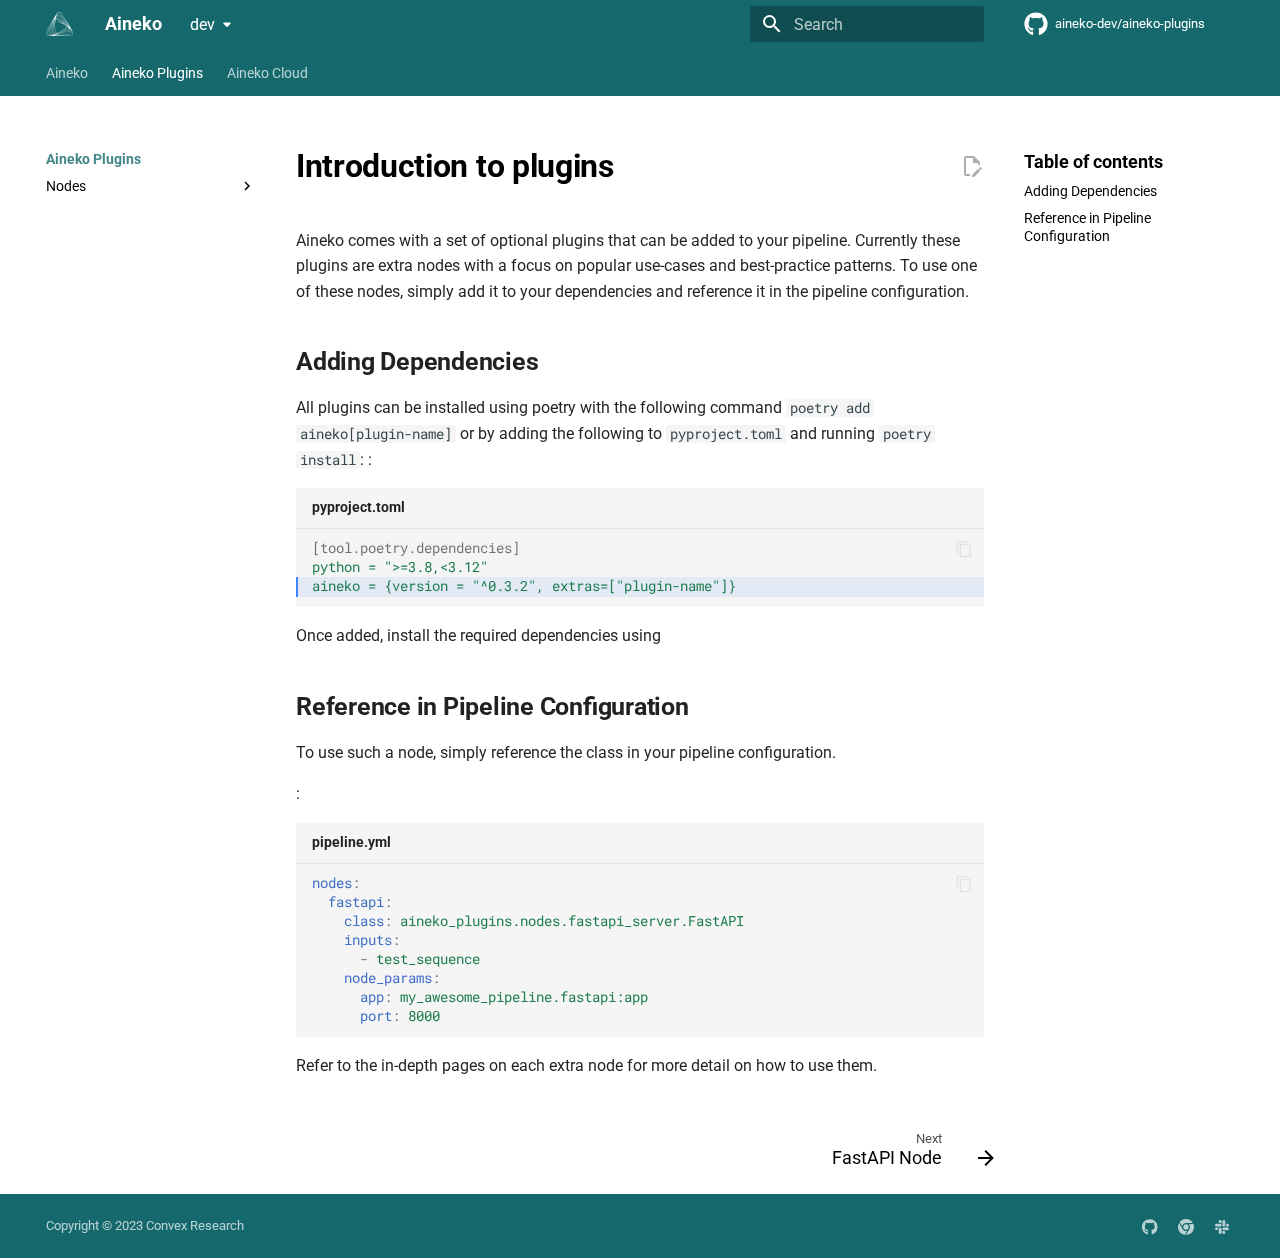
==== dev/index.html @ 893a332f "Deployed b711464 to dev with MkDocs 1.5.3 and mike 2.0.0" ====
<!doctype html>
<html lang="en" class="no-js">
  <head>
    
      <meta charset="utf-8">
      <meta name="viewport" content="width=device-width,initial-scale=1">
      
      
      
        <link rel="canonical" href="https://plugin-docs.aineko.dev/dev/">
      
      
      
        <link rel="next" href="nodes/fastapi-server/">
      
      
        
      
      
      <link rel="icon" href="assets/favicon_green.svg">
      <meta name="generator" content="mkdocs-1.5.3, mkdocs-material-9.5.2+insiders-4.47.1">
    
    
      
        <title>Introduction to plugins - Aineko</title>
      
    
    
      <link rel="stylesheet" href="assets/stylesheets/main.78d85e4f.min.css">
      
        
        <link rel="stylesheet" href="assets/stylesheets/palette.ab4e12ef.min.css">
      
      


    
    
      
    
    
      
        
        
        <link rel="preconnect" href="https://fonts.gstatic.com" crossorigin>
        <link rel="stylesheet" href="https://fonts.googleapis.com/css?family=Roboto:300,300i,400,400i,700,700i%7CRoboto+Mono:400,400i,700,700i&display=fallback">
        <style>:root{--md-text-font:"Roboto";--md-code-font:"Roboto Mono"}</style>
      
    
    
      <link rel="stylesheet" href="assets/_mkdocstrings.css">
    
      <link rel="stylesheet" href="stylesheets/extra.css">
    
    <script>__md_scope=new URL(".",location),__md_hash=e=>[...e].reduce((e,_)=>(e<<5)-e+_.charCodeAt(0),0),__md_get=(e,_=localStorage,t=__md_scope)=>JSON.parse(_.getItem(t.pathname+"."+e)),__md_set=(e,_,t=localStorage,a=__md_scope)=>{try{t.setItem(a.pathname+"."+e,JSON.stringify(_))}catch(e){}}</script>
    
      
  


  
  

<script id="__analytics">function __md_analytics(){function n(){dataLayer.push(arguments)}window.dataLayer=window.dataLayer||[],n("js",new Date),n("config","G-395240980"),document.addEventListener("DOMContentLoaded",function(){document.forms.search&&document.forms.search.query.addEventListener("blur",function(){this.value&&n("event","search",{search_term:this.value})}),document$.subscribe(function(){var a=document.forms.feedback;if(void 0!==a)for(var e of a.querySelectorAll("[type=submit]"))e.addEventListener("click",function(e){e.preventDefault();var t=document.location.pathname,e=this.getAttribute("data-md-value");n("event","feedback",{page:t,data:e}),a.firstElementChild.disabled=!0;e=a.querySelector(".md-feedback__note [data-md-value='"+e+"']");e&&(e.hidden=!1)}),a.hidden=!1}),location$.subscribe(function(e){n("config","G-395240980",{page_path:e.pathname})})});var e=document.createElement("script");e.async=!0,e.src="https://www.googletagmanager.com/gtag/js?id=G-395240980",document.getElementById("__analytics").insertAdjacentElement("afterEnd",e)}</script>
  
    <script>"undefined"!=typeof __md_analytics&&__md_analytics()</script>
  

    
    
   <link href="assets/stylesheets/glightbox.min.css" rel="stylesheet"/><style>
    html.glightbox-open { overflow: initial; height: 100%; }
    .gslide-title { margin-top: 0px; user-select: text; }
    .gslide-desc { color: #666; user-select: text; }
    .gslide-image img { background: white; }
    .gscrollbar-fixer { padding-right: 15px; }
    .gdesc-inner { font-size: 0.75rem; }
    body[data-md-color-scheme="slate"] .gdesc-inner { background: var(--md-default-bg-color);}
    body[data-md-color-scheme="slate"] .gslide-title { color: var(--md-default-fg-color);}
    body[data-md-color-scheme="slate"] .gslide-desc { color: var(--md-default-fg-color);}</style> <script src="assets/javascripts/glightbox.min.js"></script></head>
  
  
    
    
    
    
    
    <body dir="ltr" data-md-color-scheme="aineko" data-md-color-primary="indigo" data-md-color-accent="indigo">
  
    
    <input class="md-toggle" data-md-toggle="drawer" type="checkbox" id="__drawer" autocomplete="off">
    <input class="md-toggle" data-md-toggle="search" type="checkbox" id="__search" autocomplete="off">
    <label class="md-overlay" for="__drawer"></label>
    <div data-md-component="skip">
      
        
        <a href="#introduction-to-plugins" class="md-skip">
          Skip to content
        </a>
      
    </div>
    <div data-md-component="announce">
      
    </div>
    
      <div data-md-color-scheme="default" data-md-component="outdated" hidden>
        
      </div>
    
    
      

<header class="md-header" data-md-component="header">
  <nav class="md-header__inner md-grid" aria-label="Header">
    <a href="." title="Aineko" class="md-header__button md-logo" aria-label="Aineko" data-md-component="logo">
      
  <img src="assets/favicon_white.svg" alt="logo">

    </a>
    <label class="md-header__button md-icon" for="__drawer">
      
      <svg xmlns="http://www.w3.org/2000/svg" viewBox="0 0 24 24"><path d="M3 6h18v2H3V6m0 5h18v2H3v-2m0 5h18v2H3v-2Z"/></svg>
    </label>
    <div class="md-header__title" data-md-component="header-title">
      <div class="md-header__ellipsis">
        <div class="md-header__topic">
          <span class="md-ellipsis">
            Aineko
          </span>
        </div>
        <div class="md-header__topic" data-md-component="header-topic">
          <span class="md-ellipsis">
            
              Introduction to plugins
            
          </span>
        </div>
      </div>
    </div>
    
      
    
    
    
    
      <label class="md-header__button md-icon" for="__search">
        
        <svg xmlns="http://www.w3.org/2000/svg" viewBox="0 0 24 24"><path d="M9.5 3A6.5 6.5 0 0 1 16 9.5c0 1.61-.59 3.09-1.56 4.23l.27.27h.79l5 5-1.5 1.5-5-5v-.79l-.27-.27A6.516 6.516 0 0 1 9.5 16 6.5 6.5 0 0 1 3 9.5 6.5 6.5 0 0 1 9.5 3m0 2C7 5 5 7 5 9.5S7 14 9.5 14 14 12 14 9.5 12 5 9.5 5Z"/></svg>
      </label>
      <div class="md-search" data-md-component="search" role="dialog">
  <label class="md-search__overlay" for="__search"></label>
  <div class="md-search__inner" role="search">
    <form class="md-search__form" name="search">
      <input type="text" class="md-search__input" name="query" aria-label="Search" placeholder="Search" autocapitalize="off" autocorrect="off" autocomplete="off" spellcheck="false" data-md-component="search-query" required>
      <label class="md-search__icon md-icon" for="__search">
        
        <svg xmlns="http://www.w3.org/2000/svg" viewBox="0 0 24 24"><path d="M9.5 3A6.5 6.5 0 0 1 16 9.5c0 1.61-.59 3.09-1.56 4.23l.27.27h.79l5 5-1.5 1.5-5-5v-.79l-.27-.27A6.516 6.516 0 0 1 9.5 16 6.5 6.5 0 0 1 3 9.5 6.5 6.5 0 0 1 9.5 3m0 2C7 5 5 7 5 9.5S7 14 9.5 14 14 12 14 9.5 12 5 9.5 5Z"/></svg>
        
        <svg xmlns="http://www.w3.org/2000/svg" viewBox="0 0 24 24"><path d="M20 11v2H8l5.5 5.5-1.42 1.42L4.16 12l7.92-7.92L13.5 5.5 8 11h12Z"/></svg>
      </label>
      <nav class="md-search__options" aria-label="Search">
        
        <button type="reset" class="md-search__icon md-icon" title="Clear" aria-label="Clear" tabindex="-1">
          
          <svg xmlns="http://www.w3.org/2000/svg" viewBox="0 0 24 24"><path d="M19 6.41 17.59 5 12 10.59 6.41 5 5 6.41 10.59 12 5 17.59 6.41 19 12 13.41 17.59 19 19 17.59 13.41 12 19 6.41Z"/></svg>
        </button>
      </nav>
      
    </form>
    <div class="md-search__output">
      <div class="md-search__scrollwrap" data-md-scrollfix>
        <div class="md-search-result" data-md-component="search-result">
          <div class="md-search-result__meta">
            Initializing search
          </div>
          <ol class="md-search-result__list" role="presentation"></ol>
        </div>
      </div>
    </div>
  </div>
</div>
    
    
      <div class="md-header__source">
        <a href="https://github.com/aineko-dev/aineko-plugins" title="Go to repository" class="md-source" data-md-component="source">
  <div class="md-source__icon md-icon">
    
    <svg xmlns="http://www.w3.org/2000/svg" viewBox="0 0 496 512"><!--! Font Awesome Free 6.5.1 by @fontawesome - https://fontawesome.com License - https://fontawesome.com/license/free (Icons: CC BY 4.0, Fonts: SIL OFL 1.1, Code: MIT License) Copyright 2023 Fonticons, Inc.--><path d="M165.9 397.4c0 2-2.3 3.6-5.2 3.6-3.3.3-5.6-1.3-5.6-3.6 0-2 2.3-3.6 5.2-3.6 3-.3 5.6 1.3 5.6 3.6zm-31.1-4.5c-.7 2 1.3 4.3 4.3 4.9 2.6 1 5.6 0 6.2-2s-1.3-4.3-4.3-5.2c-2.6-.7-5.5.3-6.2 2.3zm44.2-1.7c-2.9.7-4.9 2.6-4.6 4.9.3 2 2.9 3.3 5.9 2.6 2.9-.7 4.9-2.6 4.6-4.6-.3-1.9-3-3.2-5.9-2.9zM244.8 8C106.1 8 0 113.3 0 252c0 110.9 69.8 205.8 169.5 239.2 12.8 2.3 17.3-5.6 17.3-12.1 0-6.2-.3-40.4-.3-61.4 0 0-70 15-84.7-29.8 0 0-11.4-29.1-27.8-36.6 0 0-22.9-15.7 1.6-15.4 0 0 24.9 2 38.6 25.8 21.9 38.6 58.6 27.5 72.9 20.9 2.3-16 8.8-27.1 16-33.7-55.9-6.2-112.3-14.3-112.3-110.5 0-27.5 7.6-41.3 23.6-58.9-2.6-6.5-11.1-33.3 2.6-67.9 20.9-6.5 69 27 69 27 20-5.6 41.5-8.5 62.8-8.5s42.8 2.9 62.8 8.5c0 0 48.1-33.6 69-27 13.7 34.7 5.2 61.4 2.6 67.9 16 17.7 25.8 31.5 25.8 58.9 0 96.5-58.9 104.2-114.8 110.5 9.2 7.9 17 22.9 17 46.4 0 33.7-.3 75.4-.3 83.6 0 6.5 4.6 14.4 17.3 12.1C428.2 457.8 496 362.9 496 252 496 113.3 383.5 8 244.8 8zM97.2 352.9c-1.3 1-1 3.3.7 5.2 1.6 1.6 3.9 2.3 5.2 1 1.3-1 1-3.3-.7-5.2-1.6-1.6-3.9-2.3-5.2-1zm-10.8-8.1c-.7 1.3.3 2.9 2.3 3.9 1.6 1 3.6.7 4.3-.7.7-1.3-.3-2.9-2.3-3.9-2-.6-3.6-.3-4.3.7zm32.4 35.6c-1.6 1.3-1 4.3 1.3 6.2 2.3 2.3 5.2 2.6 6.5 1 1.3-1.3.7-4.3-1.3-6.2-2.2-2.3-5.2-2.6-6.5-1zm-11.4-14.7c-1.6 1-1.6 3.6 0 5.9 1.6 2.3 4.3 3.3 5.6 2.3 1.6-1.3 1.6-3.9 0-6.2-1.4-2.3-4-3.3-5.6-2z"/></svg>
  </div>
  <div class="md-source__repository">
    aineko-dev/aineko-plugins
  </div>
</a>
      </div>
    
  </nav>
  
</header>
    
    <div class="md-container" data-md-component="container">
      
      
        
          
            
<nav class="md-tabs" aria-label="Tabs" data-md-component="tabs">
  <div class="md-grid">
    <ul class="md-tabs__list">
      
        
  
  
  
    <li class="md-tabs__item">
      <a href="https://docs.aineko.dev" class="md-tabs__link">
        
  
    
  
  Aineko

      </a>
    </li>
  

      
        
  
  
    
  
  
    
    
      <li class="md-tabs__item md-tabs__item--active">
        <a href="." class="md-tabs__link">
          
  
    
  
  Aineko Plugins

        </a>
      </li>
    
  

      
        
  
  
  
    <li class="md-tabs__item">
      <a href="https://cloud-docs.aineko.dev" class="md-tabs__link">
        
  
    
  
  Aineko Cloud

      </a>
    </li>
  

      
    </ul>
  </div>
</nav>
          
        
      
      <main class="md-main" data-md-component="main">
        <div class="md-main__inner md-grid">
          
            
              
              <div class="md-sidebar md-sidebar--primary" data-md-component="sidebar" data-md-type="navigation" >
                <div class="md-sidebar__scrollwrap">
                  <div class="md-sidebar__inner">
                    


  


<nav class="md-nav md-nav--primary md-nav--lifted" aria-label="Navigation" data-md-level="0">
  <label class="md-nav__title" for="__drawer">
    <a href="." title="Aineko" class="md-nav__button md-logo" aria-label="Aineko" data-md-component="logo">
      
  <img src="assets/favicon_white.svg" alt="logo">

    </a>
    Aineko
  </label>
  
    <div class="md-nav__source">
      <a href="https://github.com/aineko-dev/aineko-plugins" title="Go to repository" class="md-source" data-md-component="source">
  <div class="md-source__icon md-icon">
    
    <svg xmlns="http://www.w3.org/2000/svg" viewBox="0 0 496 512"><!--! Font Awesome Free 6.5.1 by @fontawesome - https://fontawesome.com License - https://fontawesome.com/license/free (Icons: CC BY 4.0, Fonts: SIL OFL 1.1, Code: MIT License) Copyright 2023 Fonticons, Inc.--><path d="M165.9 397.4c0 2-2.3 3.6-5.2 3.6-3.3.3-5.6-1.3-5.6-3.6 0-2 2.3-3.6 5.2-3.6 3-.3 5.6 1.3 5.6 3.6zm-31.1-4.5c-.7 2 1.3 4.3 4.3 4.9 2.6 1 5.6 0 6.2-2s-1.3-4.3-4.3-5.2c-2.6-.7-5.5.3-6.2 2.3zm44.2-1.7c-2.9.7-4.9 2.6-4.6 4.9.3 2 2.9 3.3 5.9 2.6 2.9-.7 4.9-2.6 4.6-4.6-.3-1.9-3-3.2-5.9-2.9zM244.8 8C106.1 8 0 113.3 0 252c0 110.9 69.8 205.8 169.5 239.2 12.8 2.3 17.3-5.6 17.3-12.1 0-6.2-.3-40.4-.3-61.4 0 0-70 15-84.7-29.8 0 0-11.4-29.1-27.8-36.6 0 0-22.9-15.7 1.6-15.4 0 0 24.9 2 38.6 25.8 21.9 38.6 58.6 27.5 72.9 20.9 2.3-16 8.8-27.1 16-33.7-55.9-6.2-112.3-14.3-112.3-110.5 0-27.5 7.6-41.3 23.6-58.9-2.6-6.5-11.1-33.3 2.6-67.9 20.9-6.5 69 27 69 27 20-5.6 41.5-8.5 62.8-8.5s42.8 2.9 62.8 8.5c0 0 48.1-33.6 69-27 13.7 34.7 5.2 61.4 2.6 67.9 16 17.7 25.8 31.5 25.8 58.9 0 96.5-58.9 104.2-114.8 110.5 9.2 7.9 17 22.9 17 46.4 0 33.7-.3 75.4-.3 83.6 0 6.5 4.6 14.4 17.3 12.1C428.2 457.8 496 362.9 496 252 496 113.3 383.5 8 244.8 8zM97.2 352.9c-1.3 1-1 3.3.7 5.2 1.6 1.6 3.9 2.3 5.2 1 1.3-1 1-3.3-.7-5.2-1.6-1.6-3.9-2.3-5.2-1zm-10.8-8.1c-.7 1.3.3 2.9 2.3 3.9 1.6 1 3.6.7 4.3-.7.7-1.3-.3-2.9-2.3-3.9-2-.6-3.6-.3-4.3.7zm32.4 35.6c-1.6 1.3-1 4.3 1.3 6.2 2.3 2.3 5.2 2.6 6.5 1 1.3-1.3.7-4.3-1.3-6.2-2.2-2.3-5.2-2.6-6.5-1zm-11.4-14.7c-1.6 1-1.6 3.6 0 5.9 1.6 2.3 4.3 3.3 5.6 2.3 1.6-1.3 1.6-3.9 0-6.2-1.4-2.3-4-3.3-5.6-2z"/></svg>
  </div>
  <div class="md-source__repository">
    aineko-dev/aineko-plugins
  </div>
</a>
    </div>
  
  <ul class="md-nav__list" data-md-scrollfix>
    
      
      
  
  
  
  
    <li class="md-nav__item">
      <a href="https://docs.aineko.dev" class="md-nav__link">
        
  
  <span class="md-ellipsis">
    
  
    Aineko
  

    
  </span>
  
  

      </a>
    </li>
  

    
      
      
  
  
    
  
  
  
    
    
      
        
          
        
      
        
      
    
    
    
    
      
      
    
    <li class="md-nav__item md-nav__item--active md-nav__item--section md-nav__item--nested">
      
        
        
        
        <input class="md-nav__toggle md-toggle " type="checkbox" id="__nav_2" checked>
        
          
          
          <div class="md-nav__link md-nav__container">
            <a href="." class="md-nav__link md-nav__link--active">
              
  
  <span class="md-ellipsis">
    
  
    Aineko Plugins
  

    
  </span>
  
  

            </a>
            
              
              <label class="md-nav__link md-nav__link--active" for="__nav_2" id="__nav_2_label" tabindex="">
                <span class="md-nav__icon md-icon"></span>
              </label>
            
          </div>
        
        <nav class="md-nav" data-md-level="1" aria-labelledby="__nav_2_label" aria-expanded="true">
          <label class="md-nav__title" for="__nav_2">
            <span class="md-nav__icon md-icon"></span>
            
  
    Aineko Plugins
  

          </label>
          <ul class="md-nav__list" data-md-scrollfix>
            
              
            
              
                
  
  
  
  
    
    
      
        
      
        
      
        
      
    
    
    
    
    <li class="md-nav__item md-nav__item--nested">
      
        
        
        
        <input class="md-nav__toggle md-toggle " type="checkbox" id="__nav_2_2" >
        
          
          <label class="md-nav__link" for="__nav_2_2" id="__nav_2_2_label" tabindex="0">
            
  
  <span class="md-ellipsis">
    
  
    Nodes
  

    
  </span>
  
  

            <span class="md-nav__icon md-icon"></span>
          </label>
        
        <nav class="md-nav" data-md-level="2" aria-labelledby="__nav_2_2_label" aria-expanded="false">
          <label class="md-nav__title" for="__nav_2_2">
            <span class="md-nav__icon md-icon"></span>
            
  
    Nodes
  

          </label>
          <ul class="md-nav__list" data-md-scrollfix>
            
              
                
  
  
  
  
    <li class="md-nav__item">
      <a href="nodes/fastapi-server/" class="md-nav__link">
        
  
  <span class="md-ellipsis">
    
  
    FastAPI Node
  

    
  </span>
  
  

      </a>
    </li>
  

              
            
              
                
  
  
  
  
    <li class="md-nav__item">
      <a href="nodes/websocket-client/" class="md-nav__link">
        
  
  <span class="md-ellipsis">
    
  
    WebSocketClient Node
  

    
  </span>
  
  

      </a>
    </li>
  

              
            
              
                
  
  
  
  
    <li class="md-nav__item">
      <a href="nodes/http-poller/" class="md-nav__link">
        
  
  <span class="md-ellipsis">
    
  
    HTTPPoller Node
  

    
  </span>
  
  

      </a>
    </li>
  

              
            
          </ul>
        </nav>
      
    </li>
  

              
            
          </ul>
        </nav>
      
    </li>
  

    
      
      
  
  
  
  
    <li class="md-nav__item">
      <a href="https://cloud-docs.aineko.dev" class="md-nav__link">
        
  
  <span class="md-ellipsis">
    
  
    Aineko Cloud
  

    
  </span>
  
  

      </a>
    </li>
  

    
  </ul>
</nav>
                  </div>
                </div>
              </div>
            
            
              
              <div class="md-sidebar md-sidebar--secondary" data-md-component="sidebar" data-md-type="toc" >
                <div class="md-sidebar__scrollwrap">
                  <div class="md-sidebar__inner">
                    

<nav class="md-nav md-nav--secondary" aria-label="Table of contents">
  
  
  
    
  
  
    <label class="md-nav__title" for="__toc">
      <span class="md-nav__icon md-icon"></span>
      Table of contents
    </label>
    <ul class="md-nav__list" data-md-component="toc" data-md-scrollfix>
      
        <li class="md-nav__item">
  <a href="#adding-dependencies" class="md-nav__link">
    <span class="md-ellipsis">
      
        Adding Dependencies
      
    </span>
  </a>
  
</li>
      
        <li class="md-nav__item">
  <a href="#reference-in-pipeline-configuration" class="md-nav__link">
    <span class="md-ellipsis">
      
        Reference in Pipeline Configuration
      
    </span>
  </a>
  
</li>
      
    </ul>
  
</nav>
                  </div>
                </div>
              </div>
            
          
          
            <div class="md-content" data-md-component="content">
              
                




              
              <article class="md-content__inner md-typeset">
                
                  

  
    <a href="https://github.com/aineko-dev/aineko-plugins/edit/develop/docs/index.md" title="Edit this page" class="md-content__button md-icon">
      
      <svg xmlns="http://www.w3.org/2000/svg" viewBox="0 0 24 24"><path d="M10 20H6V4h7v5h5v3.1l2-2V8l-6-6H6c-1.1 0-2 .9-2 2v16c0 1.1.9 2 2 2h4v-2m10.2-7c.1 0 .3.1.4.2l1.3 1.3c.2.2.2.6 0 .8l-1 1-2.1-2.1 1-1c.1-.1.2-.2.4-.2m0 3.9L14.1 23H12v-2.1l6.1-6.1 2.1 2.1Z"/></svg>
    </a>
  
  


<h1 id="introduction-to-plugins">Introduction to plugins</h1>
<p>Aineko comes with a set of optional plugins that can be added to your pipeline. Currently these plugins are extra nodes with a focus on popular use-cases and best-practice patterns.
To use one of these nodes, simply add it to your dependencies and reference it in the pipeline configuration.</p>
<h2 id="adding-dependencies">Adding Dependencies</h2>
<p>All plugins can be installed using poetry with the following command <code>poetry add aineko[plugin-name]</code> or by adding the following to <code>pyproject.toml</code> and running <code>poetry install</code>:
:
    <div class="highlight"><span class="filename">pyproject.toml</span><pre><span></span><code><span class="p p-Indicator">[</span><span class="nv">tool.poetry.dependencies</span><span class="p p-Indicator">]</span>
<span class="l l-Scalar l-Scalar-Plain">python = &quot;&gt;=3.8,&lt;3.12&quot;</span>
<span class="hll"><span class="l l-Scalar l-Scalar-Plain">aineko = {version = &quot;^0.3.2&quot;, extras=[&quot;plugin-name&quot;]}</span>
</span></code></pre></div></p>
<p>Once added, install the required dependencies using</p>
<h2 id="reference-in-pipeline-configuration">Reference in Pipeline Configuration</h2>
<p>To use such a node, simply reference the class in your pipeline configuration.</p>
<p>:
    <div class="highlight"><span class="filename">pipeline.yml</span><pre><span></span><code><span class="nt">nodes</span><span class="p">:</span>
<span class="w">  </span><span class="nt">fastapi</span><span class="p">:</span>
<span class="w">    </span><span class="nt">class</span><span class="p">:</span><span class="w"> </span><span class="l l-Scalar l-Scalar-Plain">aineko_plugins.nodes.fastapi_server.FastAPI</span>
<span class="w">    </span><span class="nt">inputs</span><span class="p">:</span>
<span class="w">      </span><span class="p p-Indicator">-</span><span class="w"> </span><span class="l l-Scalar l-Scalar-Plain">test_sequence</span>
<span class="w">    </span><span class="nt">node_params</span><span class="p">:</span>
<span class="w">      </span><span class="nt">app</span><span class="p">:</span><span class="w"> </span><span class="l l-Scalar l-Scalar-Plain">my_awesome_pipeline.fastapi:app</span>
<span class="w">      </span><span class="nt">port</span><span class="p">:</span><span class="w"> </span><span class="l l-Scalar l-Scalar-Plain">8000</span>
</code></pre></div></p>
<p>Refer to the in-depth pages on each extra node for more detail on how to use them.</p>









  




                
              </article>
            </div>
          
          
<script>var target=document.getElementById(location.hash.slice(1));target&&target.name&&(target.checked=target.name.startsWith("__tabbed_"))</script>
        </div>
        
          <button type="button" class="md-top md-icon" data-md-component="top" hidden>
  
  <svg xmlns="http://www.w3.org/2000/svg" viewBox="0 0 24 24"><path d="M13 20h-2V8l-5.5 5.5-1.42-1.42L12 4.16l7.92 7.92-1.42 1.42L13 8v12Z"/></svg>
  Back to top
</button>
        
      </main>
      
        <footer class="md-footer">
  
    
      
      <nav class="md-footer__inner md-grid" aria-label="Footer" >
        
        
          
          <a href="nodes/fastapi-server/" class="md-footer__link md-footer__link--next" aria-label="Next: FastAPI Node">
            <div class="md-footer__title">
              <span class="md-footer__direction">
                Next
              </span>
              <div class="md-ellipsis">
                FastAPI Node
              </div>
            </div>
            <div class="md-footer__button md-icon">
              
              <svg xmlns="http://www.w3.org/2000/svg" viewBox="0 0 24 24"><path d="M4 11v2h12l-5.5 5.5 1.42 1.42L19.84 12l-7.92-7.92L10.5 5.5 16 11H4Z"/></svg>
            </div>
          </a>
        
      </nav>
    
  
  <div class="md-footer-meta md-typeset">
    <div class="md-footer-meta__inner md-grid">
      <div class="md-copyright">
  
    <div class="md-copyright__highlight">
      Copyright &copy; 2023 Convex Research
    </div>
  
  
</div>
      
        <div class="md-social">
  
    
    
    
    
      
      
    
    <a href="https://github.com/aineko-dev/aineko-plugins" target="_blank" rel="noopener" title="github.com" class="md-social__link">
      <svg xmlns="http://www.w3.org/2000/svg" viewBox="0 0 496 512"><!--! Font Awesome Free 6.5.1 by @fontawesome - https://fontawesome.com License - https://fontawesome.com/license/free (Icons: CC BY 4.0, Fonts: SIL OFL 1.1, Code: MIT License) Copyright 2023 Fonticons, Inc.--><path d="M165.9 397.4c0 2-2.3 3.6-5.2 3.6-3.3.3-5.6-1.3-5.6-3.6 0-2 2.3-3.6 5.2-3.6 3-.3 5.6 1.3 5.6 3.6zm-31.1-4.5c-.7 2 1.3 4.3 4.3 4.9 2.6 1 5.6 0 6.2-2s-1.3-4.3-4.3-5.2c-2.6-.7-5.5.3-6.2 2.3zm44.2-1.7c-2.9.7-4.9 2.6-4.6 4.9.3 2 2.9 3.3 5.9 2.6 2.9-.7 4.9-2.6 4.6-4.6-.3-1.9-3-3.2-5.9-2.9zM244.8 8C106.1 8 0 113.3 0 252c0 110.9 69.8 205.8 169.5 239.2 12.8 2.3 17.3-5.6 17.3-12.1 0-6.2-.3-40.4-.3-61.4 0 0-70 15-84.7-29.8 0 0-11.4-29.1-27.8-36.6 0 0-22.9-15.7 1.6-15.4 0 0 24.9 2 38.6 25.8 21.9 38.6 58.6 27.5 72.9 20.9 2.3-16 8.8-27.1 16-33.7-55.9-6.2-112.3-14.3-112.3-110.5 0-27.5 7.6-41.3 23.6-58.9-2.6-6.5-11.1-33.3 2.6-67.9 20.9-6.5 69 27 69 27 20-5.6 41.5-8.5 62.8-8.5s42.8 2.9 62.8 8.5c0 0 48.1-33.6 69-27 13.7 34.7 5.2 61.4 2.6 67.9 16 17.7 25.8 31.5 25.8 58.9 0 96.5-58.9 104.2-114.8 110.5 9.2 7.9 17 22.9 17 46.4 0 33.7-.3 75.4-.3 83.6 0 6.5 4.6 14.4 17.3 12.1C428.2 457.8 496 362.9 496 252 496 113.3 383.5 8 244.8 8zM97.2 352.9c-1.3 1-1 3.3.7 5.2 1.6 1.6 3.9 2.3 5.2 1 1.3-1 1-3.3-.7-5.2-1.6-1.6-3.9-2.3-5.2-1zm-10.8-8.1c-.7 1.3.3 2.9 2.3 3.9 1.6 1 3.6.7 4.3-.7.7-1.3-.3-2.9-2.3-3.9-2-.6-3.6-.3-4.3.7zm32.4 35.6c-1.6 1.3-1 4.3 1.3 6.2 2.3 2.3 5.2 2.6 6.5 1 1.3-1.3.7-4.3-1.3-6.2-2.2-2.3-5.2-2.6-6.5-1zm-11.4-14.7c-1.6 1-1.6 3.6 0 5.9 1.6 2.3 4.3 3.3 5.6 2.3 1.6-1.3 1.6-3.9 0-6.2-1.4-2.3-4-3.3-5.6-2z"/></svg>
    </a>
  
    
    
    
    
      
      
    
    <a href="https://aineko.dev" target="_blank" rel="noopener" title="aineko.dev" class="md-social__link">
      <svg xmlns="http://www.w3.org/2000/svg" viewBox="0 0 512 512"><!--! Font Awesome Free 6.5.1 by @fontawesome - https://fontawesome.com License - https://fontawesome.com/license/free (Icons: CC BY 4.0, Fonts: SIL OFL 1.1, Code: MIT License) Copyright 2023 Fonticons, Inc.--><path d="M0 256c0-46.6 12.47-90.4 34.27-128.9L144.1 318.3C166 357.5 207.9 384 256 384c14.3 0 27.1-2.3 40.8-6.6l-76.3 132.2C95.9 492.3 0 385.3 0 256zm365.1 65.6c12.3-19.2 18.9-42.5 18.9-65.6 0-38.2-16.8-72.5-43.3-96h152.7c12 29.6 18.6 62.1 18.6 96 0 141.4-114.6 255.1-256 256l109.1-190.4zM477.8 128H256c-62.9 0-113.7 44.1-125.5 102.7L54.19 98.47C101 38.53 174 0 256 0c94.8 0 177.5 51.48 221.8 128zM168 256c0-48.6 39.4-88 88-88s88 39.4 88 88-39.4 88-88 88-88-39.4-88-88z"/></svg>
    </a>
  
    
    
    
    
      
      
    
    <a href="https://aineko-dev.slack.com" target="_blank" rel="noopener" title="aineko-dev.slack.com" class="md-social__link">
      <svg xmlns="http://www.w3.org/2000/svg" viewBox="0 0 448 512"><!--! Font Awesome Free 6.5.1 by @fontawesome - https://fontawesome.com License - https://fontawesome.com/license/free (Icons: CC BY 4.0, Fonts: SIL OFL 1.1, Code: MIT License) Copyright 2023 Fonticons, Inc.--><path d="M94.12 315.1c0 25.9-21.16 47.06-47.06 47.06S0 341 0 315.1c0-25.9 21.16-47.06 47.06-47.06h47.06v47.06zm23.72 0c0-25.9 21.16-47.06 47.06-47.06s47.06 21.16 47.06 47.06v117.84c0 25.9-21.16 47.06-47.06 47.06s-47.06-21.16-47.06-47.06V315.1zm47.06-188.98c-25.9 0-47.06-21.16-47.06-47.06S139 32 164.9 32s47.06 21.16 47.06 47.06v47.06H164.9zm0 23.72c25.9 0 47.06 21.16 47.06 47.06s-21.16 47.06-47.06 47.06H47.06C21.16 243.96 0 222.8 0 196.9s21.16-47.06 47.06-47.06H164.9zm188.98 47.06c0-25.9 21.16-47.06 47.06-47.06 25.9 0 47.06 21.16 47.06 47.06s-21.16 47.06-47.06 47.06h-47.06V196.9zm-23.72 0c0 25.9-21.16 47.06-47.06 47.06-25.9 0-47.06-21.16-47.06-47.06V79.06c0-25.9 21.16-47.06 47.06-47.06 25.9 0 47.06 21.16 47.06 47.06V196.9zM283.1 385.88c25.9 0 47.06 21.16 47.06 47.06 0 25.9-21.16 47.06-47.06 47.06-25.9 0-47.06-21.16-47.06-47.06v-47.06h47.06zm0-23.72c-25.9 0-47.06-21.16-47.06-47.06 0-25.9 21.16-47.06 47.06-47.06h117.84c25.9 0 47.06 21.16 47.06 47.06 0 25.9-21.16 47.06-47.06 47.06H283.1z"/></svg>
    </a>
  
</div>
      
    </div>
  </div>
</footer>
      
    </div>
    <div class="md-dialog" data-md-component="dialog">
      <div class="md-dialog__inner md-typeset"></div>
    </div>
    
    
    <script id="__config" type="application/json">{"base": ".", "features": ["content.action.edit", "content.code.copy", "navigation.tabs", "navigation.path", "navigation.footer", "navigation.indexes", "navigation.tracking", "navigation.top", "toc.follow", "content.code.annotate"], "search": "assets/javascripts/workers/search.1e90e0fb.min.js", "translations": {"clipboard.copied": "Copied to clipboard", "clipboard.copy": "Copy to clipboard", "search.result.more.one": "1 more on this page", "search.result.more.other": "# more on this page", "search.result.none": "No matching documents", "search.result.one": "1 matching document", "search.result.other": "# matching documents", "search.result.placeholder": "Type to start searching", "search.result.term.missing": "Missing", "select.version": "Select version"}, "version": {"provider": "mike"}}</script>
    
    
      <script src="assets/javascripts/bundle.8e8db93a.min.js"></script>
      
    
  <script>document$.subscribe(() => {const lightbox = GLightbox({"touchNavigation": true, "loop": false, "zoomable": true, "draggable": true, "openEffect": "zoom", "closeEffect": "zoom", "slideEffect": "slide"});})</script></body>
</html>
---- dev/assets/stylesheets/main.78d85e4f.min.css ----
@charset "UTF-8";html{-webkit-text-size-adjust:none;-moz-text-size-adjust:none;text-size-adjust:none;box-sizing:border-box}*,:after,:before{box-sizing:inherit}@media (prefers-reduced-motion){*,:after,:before{transition:none!important}}body{margin:0}a,button,input,label{-webkit-tap-highlight-color:transparent}a{color:inherit;text-decoration:none}hr{border:0;box-sizing:initial;display:block;height:.05rem;overflow:visible;padding:0}small{font-size:80%}sub,sup{line-height:1em}img{border-style:none}table{border-collapse:initial;border-spacing:0}td,th{font-weight:400;vertical-align:top}button{background:#0000;border:0;font-family:inherit;font-size:inherit;margin:0;padding:0}input{border:0;outline:none}:root{--md-primary-fg-color:#4051b5;--md-primary-fg-color--light:#5d6cc0;--md-primary-fg-color--dark:#303fa1;--md-primary-bg-color:#fff;--md-primary-bg-color--light:#ffffffb3;--md-accent-fg-color:#526cfe;--md-accent-fg-color--transparent:#526cfe1a;--md-accent-bg-color:#fff;--md-accent-bg-color--light:#ffffffb3}[data-md-color-scheme=default]{color-scheme:light}[data-md-color-scheme=default] img[src$="#gh-dark-mode-only"],[data-md-color-scheme=default] img[src$="#only-dark"]{display:none}:root,[data-md-color-scheme=default]{--md-hue:225deg;--md-default-fg-color:#000000de;--md-default-fg-color--light:#0000008a;--md-default-fg-color--lighter:#00000052;--md-default-fg-color--lightest:#00000012;--md-default-bg-color:#fff;--md-default-bg-color--light:#ffffffb3;--md-default-bg-color--lighter:#ffffff4d;--md-default-bg-color--lightest:#ffffff1f;--md-code-fg-color:#36464e;--md-code-bg-color:#f5f5f5;--md-code-bg-color--light:#f5f5f5b3;--md-code-bg-color--lighter:#f5f5f54d;--md-code-hl-color:#4287ff;--md-code-hl-color--light:#4287ff1a;--md-code-hl-number-color:#d52a2a;--md-code-hl-special-color:#db1457;--md-code-hl-function-color:#a846b9;--md-code-hl-constant-color:#6e59d9;--md-code-hl-keyword-color:#3f6ec6;--md-code-hl-string-color:#1c7d4d;--md-code-hl-name-color:var(--md-code-fg-color);--md-code-hl-operator-color:var(--md-default-fg-color--light);--md-code-hl-punctuation-color:var(--md-default-fg-color--light);--md-code-hl-comment-color:var(--md-default-fg-color--light);--md-code-hl-generic-color:var(--md-default-fg-color--light);--md-code-hl-variable-color:var(--md-default-fg-color--light);--md-typeset-color:var(--md-default-fg-color);--md-typeset-a-color:var(--md-primary-fg-color);--md-typeset-del-color:#f5503d26;--md-typeset-ins-color:#0bd57026;--md-typeset-kbd-color:#fafafa;--md-typeset-kbd-accent-color:#fff;--md-typeset-kbd-border-color:#b8b8b8;--md-typeset-mark-color:#ffff0080;--md-typeset-table-color:#0000001f;--md-typeset-table-color--light:rgba(0,0,0,.035);--md-admonition-fg-color:var(--md-default-fg-color);--md-admonition-bg-color:var(--md-default-bg-color);--md-warning-fg-color:#000000de;--md-warning-bg-color:#ff9;--md-footer-fg-color:#fff;--md-footer-fg-color--light:#ffffffb3;--md-footer-fg-color--lighter:#ffffff73;--md-footer-bg-color:#000000de;--md-footer-bg-color--dark:#00000052;--md-shadow-z1:0 0.2rem 0.5rem #0000000d,0 0 0.05rem #0000001a;--md-shadow-z2:0 0.2rem 0.5rem #0000001a,0 0 0.05rem #00000040;--md-shadow-z3:0 0.2rem 0.5rem #0003,0 0 0.05rem #00000059}.md-icon svg{fill:currentcolor;display:block;height:1.2rem;width:1.2rem}body{-webkit-font-smoothing:antialiased;-moz-osx-font-smoothing:grayscale;--md-text-font-family:var(--md-text-font,_),-apple-system,BlinkMacSystemFont,Helvetica,Arial,sans-serif;--md-code-font-family:var(--md-code-font,_),SFMono-Regular,Consolas,Menlo,monospace}aside,body,input{font-feature-settings:"kern","liga";color:var(--md-typeset-color);font-family:var(--md-text-font-family)}code,kbd,pre{font-feature-settings:"kern";font-family:var(--md-code-font-family)}:root{--md-typeset-table-sort-icon:url('data:image/svg+xml;charset=utf-8,<svg xmlns="http://www.w3.org/2000/svg" viewBox="0 0 24 24"><path d="m18 21-4-4h3V7h-3l4-4 4 4h-3v10h3M2 19v-2h10v2M2 13v-2h7v2M2 7V5h4v2H2Z"/></svg>');--md-typeset-table-sort-icon--asc:url('data:image/svg+xml;charset=utf-8,<svg xmlns="http://www.w3.org/2000/svg" viewBox="0 0 24 24"><path d="M19 17h3l-4 4-4-4h3V3h2M2 17h10v2H2M6 5v2H2V5m0 6h7v2H2v-2Z"/></svg>');--md-typeset-table-sort-icon--desc:url('data:image/svg+xml;charset=utf-8,<svg xmlns="http://www.w3.org/2000/svg" viewBox="0 0 24 24"><path d="M19 7h3l-4-4-4 4h3v14h2M2 17h10v2H2M6 5v2H2V5m0 6h7v2H2v-2Z"/></svg>')}.md-typeset{-webkit-print-color-adjust:exact;color-adjust:exact;font-size:.8rem;line-height:1.6}@media print{.md-typeset{font-size:.68rem}}.md-typeset blockquote,.md-typeset dl,.md-typeset figure,.md-typeset ol,.md-typeset pre,.md-typeset ul{margin-bottom:1em;margin-top:1em}.md-typeset h1{color:var(--md-default-fg-color--light);font-size:2em;line-height:1.3;margin:0 0 1.25em}.md-typeset h1,.md-typeset h2{font-weight:300;letter-spacing:-.01em}.md-typeset h2{font-size:1.5625em;line-height:1.4;margin:1.6em 0 .64em}.md-typeset h3{font-size:1.25em;font-weight:400;letter-spacing:-.01em;line-height:1.5;margin:1.6em 0 .8em}.md-typeset h2+h3{margin-top:.8em}.md-typeset h4{font-weight:700;letter-spacing:-.01em;margin:1em 0}.md-typeset h5,.md-typeset h6{color:var(--md-default-fg-color--light);font-size:.8em;font-weight:700;letter-spacing:-.01em;margin:1.25em 0}.md-typeset h5{text-transform:uppercase}.md-typeset hr{border-bottom:.05rem solid var(--md-default-fg-color--lightest);display:flow-root;margin:1.5em 0}.md-typeset a{color:var(--md-typeset-a-color);word-break:break-word}.md-typeset a,.md-typeset a:before{transition:color 125ms}.md-typeset a:focus,.md-typeset a:hover{color:var(--md-accent-fg-color)}.md-typeset a:focus code,.md-typeset a:hover code{background-color:var(--md-accent-fg-color--transparent);color:var(--md-accent-fg-color)}.md-typeset a code{color:var(--md-typeset-a-color)}.md-typeset a.focus-visible{outline-color:var(--md-accent-fg-color);outline-offset:.2rem}.md-typeset code,.md-typeset kbd,.md-typeset pre{color:var(--md-code-fg-color);direction:ltr;font-variant-ligatures:none;transition:background-color 125ms}@media print{.md-typeset code,.md-typeset kbd,.md-typeset pre{white-space:pre-wrap}}.md-typeset code{background-color:var(--md-code-bg-color);border-radius:.1rem;-webkit-box-decoration-break:clone;box-decoration-break:clone;font-size:.85em;padding:0 .2941176471em;transition:color 125ms,background-color 125ms;word-break:break-word}.md-typeset code:not(.focus-visible){-webkit-tap-highlight-color:transparent;outline:none}.md-typeset pre{display:flow-root;line-height:1.4;position:relative}.md-typeset pre>code{-webkit-box-decoration-break:slice;box-decoration-break:slice;box-shadow:none;display:block;margin:0;outline-color:var(--md-accent-fg-color);overflow:auto;padding:.7720588235em 1.1764705882em;scrollbar-color:var(--md-default-fg-color--lighter) #0000;scrollbar-width:thin;touch-action:auto;word-break:normal}.md-typeset pre>code:hover{scrollbar-color:var(--md-accent-fg-color) #0000}.md-typeset pre>code::-webkit-scrollbar{height:.2rem;width:.2rem}.md-typeset pre>code::-webkit-scrollbar-thumb{background-color:var(--md-default-fg-color--lighter)}.md-typeset pre>code::-webkit-scrollbar-thumb:hover{background-color:var(--md-accent-fg-color)}.md-typeset kbd{background-color:var(--md-typeset-kbd-color);border-radius:.1rem;box-shadow:0 .1rem 0 .05rem var(--md-typeset-kbd-border-color),0 .1rem 0 var(--md-typeset-kbd-border-color),0 -.1rem .2rem var(--md-typeset-kbd-accent-color) inset;color:var(--md-default-fg-color);display:inline-block;font-size:.75em;padding:0 .6666666667em;vertical-align:text-top;word-break:break-word}.md-typeset mark{background-color:var(--md-typeset-mark-color);-webkit-box-decoration-break:clone;box-decoration-break:clone;color:inherit;word-break:break-word}.md-typeset abbr{border-bottom:.05rem dotted var(--md-default-fg-color--light);cursor:help;text-decoration:none}.md-typeset small{opacity:.75}[dir=ltr] .md-typeset sub,[dir=ltr] .md-typeset sup{margin-left:.078125em}[dir=rtl] .md-typeset sub,[dir=rtl] .md-typeset sup{margin-right:.078125em}[dir=ltr] .md-typeset blockquote{padding-left:.6rem}[dir=rtl] .md-typeset blockquote{padding-right:.6rem}[dir=ltr] .md-typeset blockquote{border-left:.2rem solid var(--md-default-fg-color--lighter)}[dir=rtl] .md-typeset blockquote{border-right:.2rem solid var(--md-default-fg-color--lighter)}.md-typeset blockquote{color:var(--md-default-fg-color--light);margin-left:0;margin-right:0}.md-typeset ul{list-style-type:disc}[dir=ltr] .md-typeset ol,[dir=ltr] .md-typeset ul{margin-left:.625em}[dir=rtl] .md-typeset ol,[dir=rtl] .md-typeset ul{margin-right:.625em}.md-typeset ol,.md-typeset ul{padding:0}.md-typeset ol:not([hidden]),.md-typeset ul:not([hidden]){display:flow-root}.md-typeset ol ol,.md-typeset ul ol{list-style-type:lower-alpha}.md-typeset ol ol ol,.md-typeset ul ol ol{list-style-type:lower-roman}[dir=ltr] .md-typeset ol li,[dir=ltr] .md-typeset ul li{margin-left:1.25em}[dir=rtl] .md-typeset ol li,[dir=rtl] .md-typeset ul li{margin-right:1.25em}.md-typeset ol li,.md-typeset ul li{margin-bottom:.5em}.md-typeset ol li blockquote,.md-typeset ol li p,.md-typeset ul li blockquote,.md-typeset ul li p{margin:.5em 0}.md-typeset ol li:last-child,.md-typeset ul li:last-child{margin-bottom:0}[dir=ltr] .md-typeset ol li ol,[dir=ltr] .md-typeset ol li ul,[dir=ltr] .md-typeset ul li ol,[dir=ltr] .md-typeset ul li ul{margin-left:.625em}[dir=rtl] .md-typeset ol li ol,[dir=rtl] .md-typeset ol li ul,[dir=rtl] .md-typeset ul li ol,[dir=rtl] .md-typeset ul li ul{margin-right:.625em}.md-typeset ol li ol,.md-typeset ol li ul,.md-typeset ul li ol,.md-typeset ul li ul{margin-bottom:.5em;margin-top:.5em}[dir=ltr] .md-typeset dd{margin-left:1.875em}[dir=rtl] .md-typeset dd{margin-right:1.875em}.md-typeset dd{margin-bottom:1.5em;margin-top:1em}.md-typeset img,.md-typeset svg,.md-typeset video{height:auto;max-width:100%}.md-typeset img[align=left]{margin:1em 1em 1em 0}.md-typeset img[align=right]{margin:1em 0 1em 1em}.md-typeset img[align]:only-child{margin-top:0}.md-typeset figure{display:flow-root;margin:1em auto;max-width:100%;text-align:center;width:-webkit-fit-content;width:-moz-fit-content;width:fit-content}.md-typeset figure img{display:block}.md-typeset figcaption{font-style:italic;margin:1em auto;max-width:24rem}.md-typeset iframe{max-width:100%}.md-typeset table:not([class]){background-color:var(--md-default-bg-color);border:.05rem solid var(--md-typeset-table-color);border-radius:.1rem;display:inline-block;font-size:.64rem;max-width:100%;overflow:auto;touch-action:auto}@media print{.md-typeset table:not([class]){display:table}}.md-typeset table:not([class])+*{margin-top:1.5em}.md-typeset table:not([class]) td>:first-child,.md-typeset table:not([class]) th>:first-child{margin-top:0}.md-typeset table:not([class]) td>:last-child,.md-typeset table:not([class]) th>:last-child{margin-bottom:0}.md-typeset table:not([class]) td:not([align]),.md-typeset table:not([class]) th:not([align]){text-align:left}[dir=rtl] .md-typeset table:not([class]) td:not([align]),[dir=rtl] .md-typeset table:not([class]) th:not([align]){text-align:right}.md-typeset table:not([class]) th{font-weight:700;min-width:5rem;padding:.9375em 1.25em;vertical-align:top}.md-typeset table:not([class]) td{border-top:.05rem solid var(--md-typeset-table-color);padding:.9375em 1.25em;vertical-align:top}.md-typeset table:not([class]) tbody tr{transition:background-color 125ms}.md-typeset table:not([class]) tbody tr:hover{background-color:var(--md-typeset-table-color--light);box-shadow:0 .05rem 0 var(--md-default-bg-color) inset}.md-typeset table:not([class]) a{word-break:normal}.md-typeset table th[role=columnheader]{cursor:pointer}[dir=ltr] .md-typeset table th[role=columnheader]:after{margin-left:.5em}[dir=rtl] .md-typeset table th[role=columnheader]:after{margin-right:.5em}.md-typeset table th[role=columnheader]:after{content:"";display:inline-block;height:1.2em;-webkit-mask-image:var(--md-typeset-table-sort-icon);mask-image:var(--md-typeset-table-sort-icon);-webkit-mask-repeat:no-repeat;mask-repeat:no-repeat;-webkit-mask-size:contain;mask-size:contain;transition:background-color 125ms;vertical-align:text-bottom;width:1.2em}.md-typeset table th[role=columnheader]:hover:after{background-color:var(--md-default-fg-color--lighter)}.md-typeset table th[role=columnheader][aria-sort=ascending]:after{background-color:var(--md-default-fg-color--light);-webkit-mask-image:var(--md-typeset-table-sort-icon--asc);mask-image:var(--md-typeset-table-sort-icon--asc)}.md-typeset table th[role=columnheader][aria-sort=descending]:after{background-color:var(--md-default-fg-color--light);-webkit-mask-image:var(--md-typeset-table-sort-icon--desc);mask-image:var(--md-typeset-table-sort-icon--desc)}.md-typeset__scrollwrap{margin:1em -.8rem;overflow-x:auto;touch-action:auto}.md-typeset__table{display:inline-block;margin-bottom:.5em;padding:0 .8rem}@media print{.md-typeset__table{display:block}}html .md-typeset__table table{display:table;margin:0;overflow:hidden;width:100%}@media screen and (max-width:44.984375em){.md-content__inner>pre{margin:1em -.8rem}.md-content__inner>pre code{border-radius:0}}.md-typeset .md-author{border-radius:100%;display:block;flex-shrink:0;height:1.6rem;overflow:hidden;position:relative;transition:color 125ms,transform 125ms;width:1.6rem}.md-typeset .md-author img{display:block}.md-typeset .md-author--more{background:var(--md-default-fg-color--lightest);color:var(--md-default-fg-color--lighter);font-size:.6rem;font-weight:700;line-height:1.6rem;text-align:center}.md-typeset .md-author--long{height:2.4rem;width:2.4rem}.md-typeset a.md-author{transform:scale(1)}.md-typeset a.md-author img{filter:grayscale(100%) opacity(75%);transition:filter 125ms}.md-typeset a.md-author:focus,.md-typeset a.md-author:hover{transform:scale(1.1);z-index:1}.md-typeset a.md-author:focus img,.md-typeset a.md-author:hover img{filter:grayscale(0)}.md-banner{background-color:var(--md-footer-bg-color);color:var(--md-footer-fg-color);overflow:auto}@media print{.md-banner{display:none}}.md-banner--warning{background-color:var(--md-warning-bg-color);color:var(--md-warning-fg-color)}.md-banner__inner{font-size:.7rem;margin:.6rem auto;padding:0 .8rem}[dir=ltr] .md-banner__button{float:right}[dir=rtl] .md-banner__button{float:left}.md-banner__button{color:inherit;cursor:pointer;transition:opacity .25s}.no-js .md-banner__button{display:none}.md-banner__button:hover{opacity:.7}html{font-size:125%;height:100%;overflow-x:hidden}@media screen and (min-width:100em){html{font-size:137.5%}}@media screen and (min-width:125em){html{font-size:150%}}body{background-color:var(--md-default-bg-color);display:flex;flex-direction:column;font-size:.5rem;min-height:100%;position:relative;width:100%}@media print{body{display:block}}@media screen and (max-width:59.984375em){body[data-md-scrolllock]{position:fixed}}.md-grid{margin-left:auto;margin-right:auto;max-width:61rem}.md-container{display:flex;flex-direction:column;flex-grow:1}@media print{.md-container{display:block}}.md-main{flex-grow:1}.md-main__inner{display:flex;height:100%;margin-top:1.5rem}.md-ellipsis{overflow:hidden;text-overflow:ellipsis}.md-toggle{display:none}.md-option{height:0;opacity:0;position:absolute;width:0}.md-option:checked+label:not([hidden]){display:block}.md-option.focus-visible+label{outline-color:var(--md-accent-fg-color);outline-style:auto}.md-skip{background-color:var(--md-default-fg-color);border-radius:.1rem;color:var(--md-default-bg-color);font-size:.64rem;margin:.5rem;opacity:0;outline-color:var(--md-accent-fg-color);padding:.3rem .5rem;position:fixed;transform:translateY(.4rem);z-index:-1}.md-skip:focus{opacity:1;transform:translateY(0);transition:transform .25s cubic-bezier(.4,0,.2,1),opacity 175ms 75ms;z-index:10}@page{margin:25mm}:root{--md-clipboard-icon:url('data:image/svg+xml;charset=utf-8,<svg xmlns="http://www.w3.org/2000/svg" viewBox="0 0 24 24"><path d="M19 21H8V7h11m0-2H8a2 2 0 0 0-2 2v14a2 2 0 0 0 2 2h11a2 2 0 0 0 2-2V7a2 2 0 0 0-2-2m-3-4H4a2 2 0 0 0-2 2v14h2V3h12V1Z"/></svg>')}.md-clipboard{border-radius:.1rem;color:var(--md-default-fg-color--lightest);cursor:pointer;height:1.5em;outline-color:var(--md-accent-fg-color);outline-offset:.1rem;transition:color .25s;width:1.5em;z-index:1}@media print{.md-clipboard{display:none}}.md-clipboard:not(.focus-visible){-webkit-tap-highlight-color:transparent;outline:none}:hover>.md-clipboard{color:var(--md-default-fg-color--light)}.md-clipboard:focus,.md-clipboard:hover{color:var(--md-accent-fg-color)}.md-clipboard:after{background-color:currentcolor;content:"";display:block;height:1.125em;margin:0 auto;-webkit-mask-image:var(--md-clipboard-icon);mask-image:var(--md-clipboard-icon);-webkit-mask-position:center;mask-position:center;-webkit-mask-repeat:no-repeat;mask-repeat:no-repeat;-webkit-mask-size:contain;mask-size:contain;width:1.125em}.md-clipboard--inline{cursor:pointer}.md-clipboard--inline code{transition:color .25s,background-color .25s}.md-clipboard--inline:focus code,.md-clipboard--inline:hover code{background-color:var(--md-accent-fg-color--transparent);color:var(--md-accent-fg-color)}:root{--md-code-select-icon:url('data:image/svg+xml;charset=utf-8,<svg xmlns="http://www.w3.org/2000/svg" viewBox="0 0 24 24"><path d="M19 19h-4v2h4c1.1 0 2-.9 2-2v-4h-2m0-12h-4v2h4v4h2V5c0-1.1-.9-2-2-2M5 5h4V3H5c-1.1 0-2 .9-2 2v4h2m0 6H3v4c0 1.1.9 2 2 2h4v-2H5v-4m2-4h2v2H7v-2m4 0h2v2h-2v-2m4 0h2v2h-2v-2M7 7h2v2H7V7m4 0h2v2h-2V7m4 0h2v2h-2V7m-8 8h2v2H7v-2m4 0h2v2h-2v-2m4 0h2v2h-2v-2Z"/></svg>');--md-code-copy-icon:url('data:image/svg+xml;charset=utf-8,<svg xmlns="http://www.w3.org/2000/svg" viewBox="0 0 24 24"><path d="M19 21H8V7h11m0-2H8a2 2 0 0 0-2 2v14a2 2 0 0 0 2 2h11a2 2 0 0 0 2-2V7a2 2 0 0 0-2-2m-3-4H4a2 2 0 0 0-2 2v14h2V3h12V1Z"/></svg>')}.md-typeset .md-code__content{display:grid}.md-code__nav{background-color:var(--md-code-bg-color--lighter);border-radius:.1rem;display:flex;gap:.2rem;padding:.2rem;position:absolute;right:.25em;top:.25em;transition:background-color .25s;z-index:1}:hover>.md-code__nav{background-color:var(--md-code-bg-color--light)}.md-code__button{color:var(--md-default-fg-color--lightest);cursor:pointer;display:block;height:1.5em;outline-color:var(--md-accent-fg-color);outline-offset:.1rem;transition:color .25s;width:1.5em}:hover>*>.md-code__button{color:var(--md-default-fg-color--light)}.md-code__button.focus-visible,.md-code__button:hover{color:var(--md-accent-fg-color)}.md-code__button--active{color:var(--md-default-fg-color)!important}.md-code__button:after{background-color:currentcolor;content:"";display:block;height:1.125em;margin:0 auto;-webkit-mask-position:center;mask-position:center;-webkit-mask-repeat:no-repeat;mask-repeat:no-repeat;-webkit-mask-size:contain;mask-size:contain;width:1.125em}.md-code__button[data-md-type=select]:after{-webkit-mask-image:var(--md-code-select-icon);mask-image:var(--md-code-select-icon)}.md-code__button[data-md-type=copy]:after{-webkit-mask-image:var(--md-code-copy-icon);mask-image:var(--md-code-copy-icon)}@keyframes consent{0%{opacity:0;transform:translateY(100%)}to{opacity:1;transform:translateY(0)}}@keyframes overlay{0%{opacity:0}to{opacity:1}}.md-consent__overlay{animation:overlay .25s both;-webkit-backdrop-filter:blur(.1rem);backdrop-filter:blur(.1rem);background-color:#0000008a;height:100%;opacity:1;position:fixed;top:0;width:100%;z-index:5}.md-consent__inner{animation:consent .5s cubic-bezier(.1,.7,.1,1) both;background-color:var(--md-default-bg-color);border:0;border-radius:.1rem;bottom:0;box-shadow:0 0 .2rem #0000001a,0 .2rem .4rem #0003;max-height:100%;overflow:auto;padding:0;position:fixed;width:100%;z-index:5}.md-consent__form{padding:.8rem}.md-consent__settings{display:none;margin:1em 0}input:checked+.md-consent__settings{display:block}.md-consent__controls{margin-bottom:.8rem}.md-typeset .md-consent__controls .md-button{display:inline}@media screen and (max-width:44.984375em){.md-typeset .md-consent__controls .md-button{display:block;margin-top:.4rem;text-align:center;width:100%}}.md-consent label{cursor:pointer}.md-content{flex-grow:1;min-width:0}.md-content__inner{margin:0 .8rem 1.2rem;padding-top:.6rem}@media screen and (min-width:76.25em){[dir=ltr] .md-sidebar--primary:not([hidden])~.md-content>.md-content__inner{margin-left:1.2rem}[dir=ltr] .md-sidebar--secondary:not([hidden])~.md-content>.md-content__inner,[dir=rtl] .md-sidebar--primary:not([hidden])~.md-content>.md-content__inner{margin-right:1.2rem}[dir=rtl] .md-sidebar--secondary:not([hidden])~.md-content>.md-content__inner{margin-left:1.2rem}}.md-content__inner:before{content:"";display:block;height:.4rem}.md-content__inner>:last-child{margin-bottom:0}[dir=ltr] .md-content__button{float:right}[dir=rtl] .md-content__button{float:left}[dir=ltr] .md-content__button{margin-left:.4rem}[dir=rtl] .md-content__button{margin-right:.4rem}.md-content__button{margin:.4rem 0;padding:0}@media print{.md-content__button{display:none}}.md-typeset .md-content__button{color:var(--md-default-fg-color--lighter)}.md-content__button svg{display:inline;vertical-align:top}[dir=rtl] .md-content__button svg{transform:scaleX(-1)}[dir=ltr] .md-dialog{right:.8rem}[dir=rtl] .md-dialog{left:.8rem}.md-dialog{background-color:var(--md-default-fg-color);border-radius:.1rem;bottom:.8rem;box-shadow:var(--md-shadow-z3);min-width:11.1rem;opacity:0;padding:.4rem .6rem;pointer-events:none;position:fixed;transform:translateY(100%);transition:transform 0ms .4s,opacity .4s;z-index:4}@media print{.md-dialog{display:none}}.md-dialog--active{opacity:1;pointer-events:auto;transform:translateY(0);transition:transform .4s cubic-bezier(.075,.85,.175,1),opacity .4s}.md-dialog__inner{color:var(--md-default-bg-color);font-size:.7rem}.md-feedback{margin:2em 0 1em;text-align:center}.md-feedback fieldset{border:none;margin:0;padding:0}.md-feedback__title{font-weight:700;margin:1em auto}.md-feedback__inner{position:relative}.md-feedback__list{display:flex;flex-wrap:wrap;place-content:baseline center;position:relative}.md-feedback__list:hover .md-icon:not(:disabled){color:var(--md-default-fg-color--lighter)}:disabled .md-feedback__list{min-height:1.8rem}.md-feedback__icon{color:var(--md-default-fg-color--light);cursor:pointer;flex-shrink:0;margin:0 .1rem;transition:color 125ms}.md-feedback__icon:not(:disabled).md-icon:hover{color:var(--md-accent-fg-color)}.md-feedback__icon:disabled{color:var(--md-default-fg-color--lightest);pointer-events:none}.md-feedback__note{opacity:0;position:relative;transform:translateY(.4rem);transition:transform .4s cubic-bezier(.1,.7,.1,1),opacity .15s}.md-feedback__note>*{margin:0 auto;max-width:16rem}:disabled .md-feedback__note{opacity:1;transform:translateY(0)}.md-footer{background-color:var(--md-footer-bg-color);color:var(--md-footer-fg-color)}@media print{.md-footer{display:none}}.md-footer__inner{justify-content:space-between;overflow:auto;padding:.2rem}.md-footer__inner:not([hidden]){display:flex}.md-footer__link{align-items:end;display:flex;flex-grow:0.01;margin-bottom:.4rem;margin-top:1rem;max-width:100%;outline-color:var(--md-accent-fg-color);overflow:hidden;transition:opacity .25s}.md-footer__link:focus,.md-footer__link:hover{opacity:.7}[dir=rtl] .md-footer__link svg{transform:scaleX(-1)}@media screen and (max-width:44.984375em){.md-footer__link--prev{flex-shrink:0}.md-footer__link--prev .md-footer__title{display:none}}[dir=ltr] .md-footer__link--next{margin-left:auto}[dir=rtl] .md-footer__link--next{margin-right:auto}.md-footer__link--next{text-align:right}[dir=rtl] .md-footer__link--next{text-align:left}.md-footer__title{flex-grow:1;font-size:.9rem;margin-bottom:.7rem;max-width:calc(100% - 2.4rem);padding:0 1rem;white-space:nowrap}.md-footer__button{margin:.2rem;padding:.4rem}.md-footer__direction{font-size:.64rem;opacity:.7}.md-footer-meta{background-color:var(--md-footer-bg-color--dark)}.md-footer-meta__inner{display:flex;flex-wrap:wrap;justify-content:space-between;padding:.2rem}html .md-footer-meta.md-typeset a{color:var(--md-footer-fg-color--light)}html .md-footer-meta.md-typeset a:focus,html .md-footer-meta.md-typeset a:hover{color:var(--md-footer-fg-color)}.md-copyright{color:var(--md-footer-fg-color--lighter);font-size:.64rem;margin:auto .6rem;padding:.4rem 0;width:100%}@media screen and (min-width:45em){.md-copyright{width:auto}}.md-copyright__highlight{color:var(--md-footer-fg-color--light)}.md-social{display:inline-flex;gap:.2rem;margin:0 .4rem;padding:.2rem 0 .6rem}@media screen and (min-width:45em){.md-social{padding:.6rem 0}}.md-social__link{display:inline-block;height:1.6rem;text-align:center;width:1.6rem}.md-social__link:before{line-height:1.9}.md-social__link svg{fill:currentcolor;max-height:.8rem;vertical-align:-25%}.md-typeset .md-button{border:.1rem solid;border-radius:.1rem;color:var(--md-primary-fg-color);cursor:pointer;display:inline-block;font-weight:700;padding:.625em 2em;transition:color 125ms,background-color 125ms,border-color 125ms}.md-typeset .md-button--primary{background-color:var(--md-primary-fg-color);border-color:var(--md-primary-fg-color);color:var(--md-primary-bg-color)}.md-typeset .md-button:focus,.md-typeset .md-button:hover{background-color:var(--md-accent-fg-color);border-color:var(--md-accent-fg-color);color:var(--md-accent-bg-color)}[dir=ltr] .md-typeset .md-input{border-top-left-radius:.1rem}[dir=ltr] .md-typeset .md-input,[dir=rtl] .md-typeset .md-input{border-top-right-radius:.1rem}[dir=rtl] .md-typeset .md-input{border-top-left-radius:.1rem}.md-typeset .md-input{border-bottom:.1rem solid var(--md-default-fg-color--lighter);box-shadow:var(--md-shadow-z1);font-size:.8rem;height:1.8rem;padding:0 .6rem;transition:border .25s,box-shadow .25s}.md-typeset .md-input:focus,.md-typeset .md-input:hover{border-bottom-color:var(--md-accent-fg-color);box-shadow:var(--md-shadow-z2)}.md-typeset .md-input--stretch{width:100%}.md-header{background-color:var(--md-primary-fg-color);box-shadow:0 0 .2rem #0000,0 .2rem .4rem #0000;color:var(--md-primary-bg-color);display:block;left:0;position:sticky;right:0;top:0;z-index:4}@media print{.md-header{display:none}}.md-header[hidden]{transform:translateY(-100%);transition:transform .25s cubic-bezier(.8,0,.6,1),box-shadow .25s}.md-header--shadow{box-shadow:0 0 .2rem #0000001a,0 .2rem .4rem #0003;transition:transform .25s cubic-bezier(.1,.7,.1,1),box-shadow .25s}.md-header__inner{align-items:center;display:flex;padding:0 .2rem}.md-header__button{color:currentcolor;cursor:pointer;margin:.2rem;outline-color:var(--md-accent-fg-color);padding:.4rem;position:relative;transition:opacity .25s;vertical-align:middle;z-index:1}.md-header__button:hover{opacity:.7}.md-header__button:not([hidden]){display:inline-block}.md-header__button:not(.focus-visible){-webkit-tap-highlight-color:transparent;outline:none}.md-header__button.md-logo{margin:.2rem;padding:.4rem}@media screen and (max-width:76.234375em){.md-header__button.md-logo{display:none}}.md-header__button.md-logo img,.md-header__button.md-logo svg{fill:currentcolor;display:block;height:1.2rem;width:auto}@media screen and (min-width:60em){.md-header__button[for=__search]{display:none}}.no-js .md-header__button[for=__search]{display:none}[dir=rtl] .md-header__button[for=__search] svg{transform:scaleX(-1)}@media screen and (min-width:76.25em){.md-header__button[for=__drawer]{display:none}}.md-header__topic{display:flex;max-width:100%;position:absolute;transition:transform .4s cubic-bezier(.1,.7,.1,1),opacity .15s;white-space:nowrap}.md-header__topic+.md-header__topic{opacity:0;pointer-events:none;transform:translateX(1.25rem);transition:transform .4s cubic-bezier(1,.7,.1,.1),opacity .15s;z-index:-1}[dir=rtl] .md-header__topic+.md-header__topic{transform:translateX(-1.25rem)}.md-header__topic:first-child{font-weight:700}[dir=ltr] .md-header__title{margin-left:1rem;margin-right:.4rem}[dir=rtl] .md-header__title{margin-left:.4rem;margin-right:1rem}.md-header__title{flex-grow:1;font-size:.9rem;height:2.4rem;line-height:2.4rem}.md-header__title--active .md-header__topic{opacity:0;pointer-events:none;transform:translateX(-1.25rem);transition:transform .4s cubic-bezier(1,.7,.1,.1),opacity .15s;z-index:-1}[dir=rtl] .md-header__title--active .md-header__topic{transform:translateX(1.25rem)}.md-header__title--active .md-header__topic+.md-header__topic{opacity:1;pointer-events:auto;transform:translateX(0);transition:transform .4s cubic-bezier(.1,.7,.1,1),opacity .15s;z-index:0}.md-header__title>.md-header__ellipsis{height:100%;position:relative;width:100%}.md-header__option{display:flex;flex-shrink:0;max-width:100%;transition:max-width 0ms .25s,opacity .25s .25s;white-space:nowrap}[data-md-toggle=search]:checked~.md-header .md-header__option{max-width:0;opacity:0;transition:max-width 0ms,opacity 0ms}.md-header__option>input{bottom:0}.md-header__source{display:none}@media screen and (min-width:60em){[dir=ltr] .md-header__source{margin-left:1rem}[dir=rtl] .md-header__source{margin-right:1rem}.md-header__source{display:block;max-width:11.7rem;width:11.7rem}}@media screen and (min-width:76.25em){[dir=ltr] .md-header__source{margin-left:1.4rem}[dir=rtl] .md-header__source{margin-right:1.4rem}}.md-meta{color:var(--md-default-fg-color--light);font-size:.7rem;line-height:1.3}.md-meta__list{display:inline-flex;flex-wrap:wrap;list-style:none;margin:0;padding:0}.md-meta__item:not(:last-child):after{content:"·";margin-left:.2rem;margin-right:.2rem}.md-meta__link{color:var(--md-typeset-a-color)}.md-meta__link:focus,.md-meta__link:hover{color:var(--md-accent-fg-color)}.md-draft{background-color:#ff1744;border-radius:.125em;color:#fff;display:inline-block;font-weight:700;padding-left:.5714285714em;padding-right:.5714285714em}:root{--md-nav-icon--prev:url('data:image/svg+xml;charset=utf-8,<svg xmlns="http://www.w3.org/2000/svg" viewBox="0 0 24 24"><path d="M20 11v2H8l5.5 5.5-1.42 1.42L4.16 12l7.92-7.92L13.5 5.5 8 11h12Z"/></svg>');--md-nav-icon--next:url('data:image/svg+xml;charset=utf-8,<svg xmlns="http://www.w3.org/2000/svg" viewBox="0 0 24 24"><path d="M8.59 16.58 13.17 12 8.59 7.41 10 6l6 6-6 6-1.41-1.42Z"/></svg>');--md-toc-icon:url('data:image/svg+xml;charset=utf-8,<svg xmlns="http://www.w3.org/2000/svg" viewBox="0 0 24 24"><path d="M3 9h14V7H3v2m0 4h14v-2H3v2m0 4h14v-2H3v2m16 0h2v-2h-2v2m0-10v2h2V7h-2m0 6h2v-2h-2v2Z"/></svg>')}.md-nav{font-size:.7rem;line-height:1.3}.md-nav__title{color:var(--md-default-fg-color--light);display:block;font-weight:700;overflow:hidden;padding:0 .6rem;text-overflow:ellipsis}.md-nav__title .md-nav__button{display:none}.md-nav__title .md-nav__button img{height:100%;width:auto}.md-nav__title .md-nav__button.md-logo img,.md-nav__title .md-nav__button.md-logo svg{fill:currentcolor;display:block;height:2.4rem;max-width:100%;object-fit:contain;width:auto}.md-nav__list{list-style:none;margin:0;padding:0}.md-nav__link{align-items:flex-start;display:flex;gap:.4rem;margin-top:.625em;scroll-snap-align:start;transition:color 125ms}.md-nav__link--passed,.md-nav__link--passed code{color:var(--md-default-fg-color--light)}.md-nav__item .md-nav__link--active,.md-nav__item .md-nav__link--active code{color:var(--md-typeset-a-color)}.md-nav__link .md-ellipsis{position:relative}.md-nav__link .md-ellipsis code{word-break:normal}[dir=ltr] .md-nav__link .md-icon:last-child{margin-left:auto}[dir=rtl] .md-nav__link .md-icon:last-child{margin-right:auto}.md-nav__link .md-typeset{font-size:.7rem;line-height:1.3}.md-nav__link svg{fill:currentcolor;flex-shrink:0;height:1.3em}.md-nav__link[for]:focus,.md-nav__link[for]:hover,.md-nav__link[href]:focus,.md-nav__link[href]:hover{color:var(--md-accent-fg-color);cursor:pointer}.md-nav__link[for]:focus code,.md-nav__link[for]:hover code,.md-nav__link[href]:focus code,.md-nav__link[href]:hover code{background-color:var(--md-accent-fg-color--transparent);color:var(--md-accent-fg-color)}.md-nav__link.focus-visible{outline-color:var(--md-accent-fg-color);outline-offset:.2rem}.md-nav--primary .md-nav__link[for=__toc]{display:none}.md-nav--primary .md-nav__link[for=__toc] .md-icon:after{background-color:currentcolor;display:block;height:100%;-webkit-mask-image:var(--md-toc-icon);mask-image:var(--md-toc-icon);width:100%}.md-nav--primary .md-nav__link[for=__toc]~.md-nav{display:none}.md-nav__container>.md-nav__link{margin-top:0}.md-nav__container>.md-nav__link:first-child{flex-grow:1;min-width:0}.md-nav__icon{flex-shrink:0}.md-nav__source{display:none}@media screen and (max-width:76.234375em){.md-nav--primary,.md-nav--primary .md-nav{background-color:var(--md-default-bg-color);display:flex;flex-direction:column;height:100%;left:0;position:absolute;right:0;top:0;z-index:1}.md-nav--primary .md-nav__item,.md-nav--primary .md-nav__title{font-size:.8rem;line-height:1.5}.md-nav--primary .md-nav__title{background-color:var(--md-default-fg-color--lightest);color:var(--md-default-fg-color--light);cursor:pointer;height:5.6rem;line-height:2.4rem;padding:3rem .8rem .2rem;position:relative;white-space:nowrap}[dir=ltr] .md-nav--primary .md-nav__title .md-nav__icon{left:.4rem}[dir=rtl] .md-nav--primary .md-nav__title .md-nav__icon{right:.4rem}.md-nav--primary .md-nav__title .md-nav__icon{display:block;height:1.2rem;margin:.2rem;position:absolute;top:.4rem;width:1.2rem}.md-nav--primary .md-nav__title .md-nav__icon:after{background-color:currentcolor;content:"";display:block;height:100%;-webkit-mask-image:var(--md-nav-icon--prev);mask-image:var(--md-nav-icon--prev);-webkit-mask-position:center;mask-position:center;-webkit-mask-repeat:no-repeat;mask-repeat:no-repeat;-webkit-mask-size:contain;mask-size:contain;width:100%}.md-nav--primary .md-nav__title~.md-nav__list{background-color:var(--md-default-bg-color);box-shadow:0 .05rem 0 var(--md-default-fg-color--lightest) inset;overflow-y:auto;scroll-snap-type:y mandatory;touch-action:pan-y}.md-nav--primary .md-nav__title~.md-nav__list>:first-child{border-top:0}.md-nav--primary .md-nav__title[for=__drawer]{background-color:var(--md-primary-fg-color);color:var(--md-primary-bg-color);font-weight:700}.md-nav--primary .md-nav__title .md-logo{display:block;left:.2rem;margin:.2rem;padding:.4rem;position:absolute;right:.2rem;top:.2rem}.md-nav--primary .md-nav__list{flex:1}.md-nav--primary .md-nav__item{border-top:.05rem solid var(--md-default-fg-color--lightest)}.md-nav--primary .md-nav__item--active>.md-nav__link{color:var(--md-typeset-a-color)}.md-nav--primary .md-nav__item--active>.md-nav__link:focus,.md-nav--primary .md-nav__item--active>.md-nav__link:hover{color:var(--md-accent-fg-color)}.md-nav--primary .md-nav__link{margin-top:0;padding:.6rem .8rem}.md-nav--primary .md-nav__link svg{margin-top:.1em}.md-nav--primary .md-nav__link>.md-nav__link{padding:0}[dir=ltr] .md-nav--primary .md-nav__link .md-nav__icon{margin-right:-.2rem}[dir=rtl] .md-nav--primary .md-nav__link .md-nav__icon{margin-left:-.2rem}.md-nav--primary .md-nav__link .md-nav__icon{font-size:1.2rem;height:1.2rem;width:1.2rem}.md-nav--primary .md-nav__link .md-nav__icon:after{background-color:currentcolor;content:"";display:block;height:100%;-webkit-mask-image:var(--md-nav-icon--next);mask-image:var(--md-nav-icon--next);-webkit-mask-position:center;mask-position:center;-webkit-mask-repeat:no-repeat;mask-repeat:no-repeat;-webkit-mask-size:contain;mask-size:contain;width:100%}[dir=rtl] .md-nav--primary .md-nav__icon:after{transform:scale(-1)}.md-nav--primary .md-nav--secondary .md-nav{background-color:initial;position:static}[dir=ltr] .md-nav--primary .md-nav--secondary .md-nav .md-nav__link{padding-left:1.4rem}[dir=rtl] .md-nav--primary .md-nav--secondary .md-nav .md-nav__link{padding-right:1.4rem}[dir=ltr] .md-nav--primary .md-nav--secondary .md-nav .md-nav .md-nav__link{padding-left:2rem}[dir=rtl] .md-nav--primary .md-nav--secondary .md-nav .md-nav .md-nav__link{padding-right:2rem}[dir=ltr] .md-nav--primary .md-nav--secondary .md-nav .md-nav .md-nav .md-nav__link{padding-left:2.6rem}[dir=rtl] .md-nav--primary .md-nav--secondary .md-nav .md-nav .md-nav .md-nav__link{padding-right:2.6rem}[dir=ltr] .md-nav--primary .md-nav--secondary .md-nav .md-nav .md-nav .md-nav .md-nav__link{padding-left:3.2rem}[dir=rtl] .md-nav--primary .md-nav--secondary .md-nav .md-nav .md-nav .md-nav .md-nav__link{padding-right:3.2rem}.md-nav--secondary{background-color:initial}.md-nav__toggle~.md-nav{display:flex;opacity:0;transform:translateX(100%);transition:transform .25s cubic-bezier(.8,0,.6,1),opacity 125ms 50ms}[dir=rtl] .md-nav__toggle~.md-nav{transform:translateX(-100%)}.md-nav__toggle:checked~.md-nav{opacity:1;transform:translateX(0);transition:transform .25s cubic-bezier(.4,0,.2,1),opacity 125ms 125ms}.md-nav__toggle:checked~.md-nav>.md-nav__list{-webkit-backface-visibility:hidden;backface-visibility:hidden}}@media screen and (max-width:59.984375em){.md-nav--primary .md-nav__link[for=__toc]{display:flex}.md-nav--primary .md-nav__link[for=__toc] .md-icon:after{content:""}.md-nav--primary .md-nav__link[for=__toc]+.md-nav__link{display:none}.md-nav--primary .md-nav__link[for=__toc]~.md-nav{display:flex}.md-nav__source{background-color:var(--md-primary-fg-color--dark);color:var(--md-primary-bg-color);display:block;padding:0 .2rem}}@media screen and (min-width:60em) and (max-width:76.234375em){.md-nav--integrated .md-nav__link[for=__toc]{display:flex}.md-nav--integrated .md-nav__link[for=__toc] .md-icon:after{content:""}.md-nav--integrated .md-nav__link[for=__toc]+.md-nav__link{display:none}.md-nav--integrated .md-nav__link[for=__toc]~.md-nav{display:flex}}@media screen and (min-width:60em){.md-nav{margin-bottom:-.4rem}.md-nav--secondary .md-nav__title{background:var(--md-default-bg-color);box-shadow:0 0 .4rem .4rem var(--md-default-bg-color);position:sticky;top:0;z-index:1}.md-nav--secondary .md-nav__title[for=__toc]{scroll-snap-align:start}.md-nav--secondary .md-nav__title .md-nav__icon{display:none}[dir=ltr] .md-nav--secondary .md-nav__list{padding-left:.6rem}[dir=rtl] .md-nav--secondary .md-nav__list{padding-right:.6rem}.md-nav--secondary .md-nav__list{padding-bottom:.4rem}[dir=ltr] .md-nav--secondary .md-nav__item>.md-nav__link{margin-right:.4rem}[dir=rtl] .md-nav--secondary .md-nav__item>.md-nav__link{margin-left:.4rem}}@media screen and (min-width:76.25em){.md-nav{margin-bottom:-.4rem;transition:max-height .25s cubic-bezier(.86,0,.07,1)}.md-nav--primary .md-nav__title{background:var(--md-default-bg-color);box-shadow:0 0 .4rem .4rem var(--md-default-bg-color);position:sticky;top:0;z-index:1}.md-nav--primary .md-nav__title[for=__drawer]{scroll-snap-align:start}.md-nav--primary .md-nav__title .md-nav__icon{display:none}[dir=ltr] .md-nav--primary .md-nav__list{padding-left:.6rem}[dir=rtl] .md-nav--primary .md-nav__list{padding-right:.6rem}.md-nav--primary .md-nav__list{padding-bottom:.4rem}[dir=ltr] .md-nav--primary .md-nav__item>.md-nav__link{margin-right:.4rem}[dir=rtl] .md-nav--primary .md-nav__item>.md-nav__link{margin-left:.4rem}.md-nav__toggle~.md-nav{display:grid;grid-template-rows:0fr;opacity:0;transition:grid-template-rows .25s cubic-bezier(.86,0,.07,1),opacity .25s,visibility 0ms .25s;visibility:collapse}.md-nav__toggle~.md-nav>.md-nav__list{overflow:hidden}.md-nav__toggle.md-toggle--indeterminate~.md-nav,.md-nav__toggle:checked~.md-nav{grid-template-rows:1fr;opacity:1;transition:grid-template-rows .25s cubic-bezier(.86,0,.07,1),opacity .15s .1s,visibility 0ms;visibility:visible}.md-nav__toggle.md-toggle--indeterminate~.md-nav{transition:none}.md-nav__item--nested>.md-nav>.md-nav__title{display:none}.md-nav__item--section{display:block;margin:1.25em 0}.md-nav__item--section:last-child{margin-bottom:0}.md-nav__item--section>.md-nav__link{font-weight:700}.md-nav__item--section>.md-nav__link[for]{color:var(--md-default-fg-color--light)}.md-nav__item--section>.md-nav__link:not(.md-nav__container){pointer-events:none}.md-nav__item--section>.md-nav__link .md-icon,.md-nav__item--section>.md-nav__link>[for]{display:none}[dir=ltr] .md-nav__item--section>.md-nav{margin-left:-.6rem}[dir=rtl] .md-nav__item--section>.md-nav{margin-right:-.6rem}.md-nav__item--section>.md-nav{display:block;opacity:1;visibility:visible}.md-nav__item--section>.md-nav>.md-nav__list>.md-nav__item{padding:0}.md-nav__icon{border-radius:100%;height:.9rem;transition:background-color .25s;width:.9rem}.md-nav__icon:hover{background-color:var(--md-accent-fg-color--transparent)}.md-nav__icon:after{background-color:currentcolor;border-radius:100%;content:"";display:inline-block;height:100%;-webkit-mask-image:var(--md-nav-icon--next);mask-image:var(--md-nav-icon--next);-webkit-mask-position:center;mask-position:center;-webkit-mask-repeat:no-repeat;mask-repeat:no-repeat;-webkit-mask-size:contain;mask-size:contain;transition:transform .25s;vertical-align:-.1rem;width:100%}[dir=rtl] .md-nav__icon:after{transform:rotate(180deg)}.md-nav__item--nested .md-nav__toggle:checked~.md-nav__link .md-nav__icon:after,.md-nav__item--nested .md-toggle--indeterminate~.md-nav__link .md-nav__icon:after{transform:rotate(90deg)}.md-nav--lifted>.md-nav__list>.md-nav__item,.md-nav--lifted>.md-nav__title{display:none}.md-nav--lifted>.md-nav__list>.md-nav__item--active{display:block}.md-nav--lifted>.md-nav__list>.md-nav__item--active>.md-nav__link{background:var(--md-default-bg-color);box-shadow:0 0 .4rem .4rem var(--md-default-bg-color);margin-top:0;position:sticky;top:0;z-index:1}.md-nav--lifted>.md-nav__list>.md-nav__item--active>.md-nav__link:not(.md-nav__container){pointer-events:none}.md-nav--lifted>.md-nav__list>.md-nav__item--active.md-nav__item--section{margin:0}[dir=ltr] .md-nav--lifted>.md-nav__list>.md-nav__item>.md-nav{margin-left:-.6rem}[dir=rtl] .md-nav--lifted>.md-nav__list>.md-nav__item>.md-nav{margin-right:-.6rem}.md-nav--lifted>.md-nav__list>.md-nav__item>[for]{color:var(--md-default-fg-color--light)}.md-nav--lifted .md-nav[data-md-level="1"]{grid-template-rows:1fr;opacity:1;visibility:visible}.md-nav--integrated>.md-nav__list>.md-nav__item--active:not(.md-nav__item--nested){padding:0 .6rem}.md-nav--integrated>.md-nav__list>.md-nav__item--active:not(.md-nav__item--nested)>.md-nav__link{padding:0}[dir=ltr] .md-nav--integrated>.md-nav__list>.md-nav__item--active .md-nav--secondary{border-left:.05rem solid var(--md-primary-fg-color)}[dir=rtl] .md-nav--integrated>.md-nav__list>.md-nav__item--active .md-nav--secondary{border-right:.05rem solid var(--md-primary-fg-color)}.md-nav--integrated>.md-nav__list>.md-nav__item--active .md-nav--secondary{display:block;margin-bottom:1.25em;opacity:1;visibility:visible}.md-nav--integrated>.md-nav__list>.md-nav__item--active .md-nav--secondary>.md-nav__list{overflow:visible;padding-bottom:0}.md-nav--integrated>.md-nav__list>.md-nav__item--active .md-nav--secondary>.md-nav__title{display:none}}.md-pagination{font-size:.8rem;font-weight:700;gap:.4rem}.md-pagination,.md-pagination>*{align-items:center;display:flex;justify-content:center}.md-pagination>*{border-radius:.2rem;height:1.8rem;min-width:1.8rem;text-align:center}.md-pagination__current{background-color:var(--md-default-fg-color--lightest);color:var(--md-default-fg-color--light)}.md-pagination__link{transition:color 125ms,background-color 125ms}.md-pagination__link:focus,.md-pagination__link:hover{background-color:var(--md-accent-fg-color--transparent);color:var(--md-accent-fg-color)}.md-pagination__link:focus svg,.md-pagination__link:hover svg{color:var(--md-accent-fg-color)}.md-pagination__link.focus-visible{outline-color:var(--md-accent-fg-color);outline-offset:.2rem}.md-pagination__link svg{fill:currentcolor;color:var(--md-default-fg-color--lighter);display:block;max-height:100%;width:1.2rem}:root{--md-path-icon:url('data:image/svg+xml;charset=utf-8,<svg xmlns="http://www.w3.org/2000/svg" viewBox="0 0 24 24"><path d="M8.59 16.58 13.17 12 8.59 7.41 10 6l6 6-6 6-1.41-1.42Z"/></svg>')}.md-path{display:block;font-size:.7rem;margin:0 .8rem;overflow:auto;padding-top:1.2rem}@media screen and (min-width:76.25em){.md-path{margin:0 1.2rem}}.md-path__list{align-items:center;display:flex;gap:.2rem;list-style:none;margin:0;padding:0}.md-path__item:not(:first-child){display:inline-flex;gap:.2rem;white-space:nowrap}.md-path__item:not(:first-child):before{background-color:var(--md-default-fg-color--lighter);content:"";display:inline;height:.8rem;-webkit-mask-image:var(--md-path-icon);mask-image:var(--md-path-icon);width:.8rem}.md-path__link{align-items:center;color:var(--md-default-fg-color--light);display:flex}.md-path__link:focus,.md-path__link:hover{color:var(--md-accent-fg-color)}.md-post__back{border-bottom:.05rem solid var(--md-default-fg-color--lightest);margin-bottom:1.2rem;padding-bottom:1.2rem}@media screen and (max-width:76.234375em){.md-post__back{display:none}}[dir=rtl] .md-post__back svg{transform:scaleX(-1)}.md-post__authors{display:flex;flex-direction:column;gap:.6rem;margin:0 .6rem 1.2rem}.md-post .md-post__meta a{transition:color 125ms}.md-post .md-post__meta a:focus,.md-post .md-post__meta a:hover{color:var(--md-accent-fg-color)}.md-post__title{color:var(--md-default-fg-color--light);font-weight:700}.md-post--excerpt{margin-bottom:3.2rem}.md-post--excerpt .md-post__header{align-items:center;display:flex;gap:.6rem;min-height:1.6rem}.md-post--excerpt .md-post__authors{align-items:center;display:inline-flex;flex-direction:row;gap:.2rem;margin:0;min-height:2.4rem}[dir=ltr] .md-post--excerpt .md-post__meta .md-meta__list{margin-right:.4rem}[dir=rtl] .md-post--excerpt .md-post__meta .md-meta__list{margin-left:.4rem}.md-post--excerpt .md-post__content>:first-child{--md-scroll-margin:6rem;margin-top:0}.md-post>.md-nav--secondary{margin:1em 0}.md-profile{align-items:center;display:flex;font-size:.7rem;gap:.6rem;line-height:1.4;width:100%}.md-profile__description{flex-grow:1}.md-content--post{display:flex}@media screen and (max-width:76.234375em){.md-content--post{flex-flow:column-reverse}}.md-content--post>.md-content__inner{min-width:0}@media screen and (min-width:76.25em){[dir=ltr] .md-content--post>.md-content__inner{margin-left:1.2rem}[dir=rtl] .md-content--post>.md-content__inner{margin-right:1.2rem}}@media screen and (max-width:76.234375em){.md-sidebar.md-sidebar--post{padding:0;position:static;width:100%}.md-sidebar.md-sidebar--post .md-sidebar__scrollwrap{overflow:visible}.md-sidebar.md-sidebar--post .md-sidebar__inner{padding:0}.md-sidebar.md-sidebar--post .md-post__meta{margin-left:.6rem;margin-right:.6rem}.md-sidebar.md-sidebar--post .md-nav__item{border:none;display:inline}.md-sidebar.md-sidebar--post .md-nav__list{display:inline-flex;flex-wrap:wrap;gap:.6rem;padding-bottom:.6rem;padding-top:.6rem}.md-sidebar.md-sidebar--post .md-nav__link{padding:0}.md-sidebar.md-sidebar--post .md-nav{height:auto;margin-bottom:0;position:static}}:root{--md-progress-value:0;--md-progress-delay:400ms}.md-progress{background:var(--md-primary-bg-color);height:.075rem;opacity:min(clamp(0,var(--md-progress-value),1),clamp(0,100 - var(--md-progress-value),1));position:fixed;top:0;transform:scaleX(calc(var(--md-progress-value)*1%));transform-origin:left;transition:transform .5s cubic-bezier(.19,1,.22,1),opacity .25s var(--md-progress-delay);width:100%;z-index:4}:root{--md-search-result-icon:url('data:image/svg+xml;charset=utf-8,<svg xmlns="http://www.w3.org/2000/svg" viewBox="0 0 24 24"><path d="M14 2H6a2 2 0 0 0-2 2v16a2 2 0 0 0 2 2h7c-.41-.25-.8-.56-1.14-.9-.33-.33-.61-.7-.86-1.1H6V4h7v5h5v1.18c.71.16 1.39.43 2 .82V8l-6-6m6.31 16.9c1.33-2.11.69-4.9-1.4-6.22-2.11-1.33-4.91-.68-6.22 1.4-1.34 2.11-.69 4.89 1.4 6.22 1.46.93 3.32.93 4.79.02L22 23.39 23.39 22l-3.08-3.1m-3.81.1a2.5 2.5 0 0 1-2.5-2.5 2.5 2.5 0 0 1 2.5-2.5 2.5 2.5 0 0 1 2.5 2.5 2.5 2.5 0 0 1-2.5 2.5Z"/></svg>')}.md-search{position:relative}@media screen and (min-width:60em){.md-search{padding:.2rem 0}}.no-js .md-search{display:none}.md-search__overlay{opacity:0;z-index:1}@media screen and (max-width:59.984375em){[dir=ltr] .md-search__overlay{left:-2.2rem}[dir=rtl] .md-search__overlay{right:-2.2rem}.md-search__overlay{background-color:var(--md-default-bg-color);border-radius:1rem;height:2rem;overflow:hidden;pointer-events:none;position:absolute;top:-1rem;transform-origin:center;transition:transform .3s .1s,opacity .2s .2s;width:2rem}[data-md-toggle=search]:checked~.md-header .md-search__overlay{opacity:1;transition:transform .4s,opacity .1s}}@media screen and (min-width:60em){[dir=ltr] .md-search__overlay{left:0}[dir=rtl] .md-search__overlay{right:0}.md-search__overlay{background-color:#0000008a;cursor:pointer;height:0;position:fixed;top:0;transition:width 0ms .25s,height 0ms .25s,opacity .25s;width:0}[data-md-toggle=search]:checked~.md-header .md-search__overlay{height:200vh;opacity:1;transition:width 0ms,height 0ms,opacity .25s;width:100%}}@media screen and (max-width:29.984375em){[data-md-toggle=search]:checked~.md-header .md-search__overlay{transform:scale(45)}}@media screen and (min-width:30em) and (max-width:44.984375em){[data-md-toggle=search]:checked~.md-header .md-search__overlay{transform:scale(60)}}@media screen and (min-width:45em) and (max-width:59.984375em){[data-md-toggle=search]:checked~.md-header .md-search__overlay{transform:scale(75)}}.md-search__inner{-webkit-backface-visibility:hidden;backface-visibility:hidden}@media screen and (max-width:59.984375em){[dir=ltr] .md-search__inner{left:0}[dir=rtl] .md-search__inner{right:0}.md-search__inner{height:0;opacity:0;overflow:hidden;position:fixed;top:0;transform:translateX(5%);transition:width 0ms .3s,height 0ms .3s,transform .15s cubic-bezier(.4,0,.2,1) .15s,opacity .15s .15s;width:0;z-index:2}[dir=rtl] .md-search__inner{transform:translateX(-5%)}[data-md-toggle=search]:checked~.md-header .md-search__inner{height:100%;opacity:1;transform:translateX(0);transition:width 0ms 0ms,height 0ms 0ms,transform .15s cubic-bezier(.1,.7,.1,1) .15s,opacity .15s .15s;width:100%}}@media screen and (min-width:60em){[dir=ltr] .md-search__inner{float:right}[dir=rtl] .md-search__inner{float:left}.md-search__inner{padding:.1rem 0;position:relative;transition:width .25s cubic-bezier(.1,.7,.1,1);width:11.7rem}}@media screen and (min-width:60em) and (max-width:76.234375em){[data-md-toggle=search]:checked~.md-header .md-search__inner{width:23.4rem}}@media screen and (min-width:76.25em){[data-md-toggle=search]:checked~.md-header .md-search__inner{width:34.4rem}}.md-search__form{background-color:var(--md-default-bg-color);box-shadow:0 0 .6rem #0000;height:2.4rem;position:relative;transition:color .25s,background-color .25s;z-index:2}@media screen and (min-width:60em){.md-search__form{background-color:#00000042;border-radius:.1rem;height:1.8rem}.md-search__form:hover{background-color:#ffffff1f}}[data-md-toggle=search]:checked~.md-header .md-search__form{background-color:var(--md-default-bg-color);border-radius:.1rem .1rem 0 0;box-shadow:0 0 .6rem #00000012;color:var(--md-default-fg-color)}[dir=ltr] .md-search__input{padding-left:3.6rem;padding-right:2.2rem}[dir=rtl] .md-search__input{padding-left:2.2rem;padding-right:3.6rem}.md-search__input{background:#0000;font-size:.9rem;height:100%;position:relative;text-overflow:ellipsis;width:100%;z-index:2}.md-search__input::placeholder{transition:color .25s}.md-search__input::placeholder,.md-search__input~.md-search__icon{color:var(--md-default-fg-color--light)}.md-search__input::-ms-clear{display:none}@media screen and (max-width:59.984375em){.md-search__input{font-size:.9rem;height:2.4rem;width:100%}}@media screen and (min-width:60em){[dir=ltr] .md-search__input{padding-left:2.2rem}[dir=rtl] .md-search__input{padding-right:2.2rem}.md-search__input{color:inherit;font-size:.8rem}.md-search__input::placeholder{color:var(--md-primary-bg-color--light)}.md-search__input+.md-search__icon{color:var(--md-primary-bg-color)}[data-md-toggle=search]:checked~.md-header .md-search__input{text-overflow:clip}[data-md-toggle=search]:checked~.md-header .md-search__input+.md-search__icon{color:var(--md-default-fg-color--light)}[data-md-toggle=search]:checked~.md-header .md-search__input::placeholder{color:#0000}}.md-search__icon{cursor:pointer;display:inline-block;height:1.2rem;transition:color .25s,opacity .25s;width:1.2rem}.md-search__icon:hover{opacity:.7}[dir=ltr] .md-search__icon[for=__search]{left:.5rem}[dir=rtl] .md-search__icon[for=__search]{right:.5rem}.md-search__icon[for=__search]{position:absolute;top:.3rem;z-index:2}[dir=rtl] .md-search__icon[for=__search] svg{transform:scaleX(-1)}@media screen and (max-width:59.984375em){[dir=ltr] .md-search__icon[for=__search]{left:.8rem}[dir=rtl] .md-search__icon[for=__search]{right:.8rem}.md-search__icon[for=__search]{top:.6rem}.md-search__icon[for=__search] svg:first-child{display:none}}@media screen and (min-width:60em){.md-search__icon[for=__search]{pointer-events:none}.md-search__icon[for=__search] svg:last-child{display:none}}[dir=ltr] .md-search__options{right:.5rem}[dir=rtl] .md-search__options{left:.5rem}.md-search__options{pointer-events:none;position:absolute;top:.3rem;z-index:2}@media screen and (max-width:59.984375em){[dir=ltr] .md-search__options{right:.8rem}[dir=rtl] .md-search__options{left:.8rem}.md-search__options{top:.6rem}}[dir=ltr] .md-search__options>.md-icon{margin-left:.2rem}[dir=rtl] .md-search__options>.md-icon{margin-right:.2rem}.md-search__options>.md-icon{color:var(--md-default-fg-color--light);opacity:0;transform:scale(.75);transition:transform .15s cubic-bezier(.1,.7,.1,1),opacity .15s}.md-search__options>.md-icon:not(.focus-visible){-webkit-tap-highlight-color:transparent;outline:none}[data-md-toggle=search]:checked~.md-header .md-search__input:valid~.md-search__options>.md-icon{opacity:1;pointer-events:auto;transform:scale(1)}[data-md-toggle=search]:checked~.md-header .md-search__input:valid~.md-search__options>.md-icon:hover{opacity:.7}[dir=ltr] .md-search__suggest{padding-left:3.6rem;padding-right:2.2rem}[dir=rtl] .md-search__suggest{padding-left:2.2rem;padding-right:3.6rem}.md-search__suggest{align-items:center;color:var(--md-default-fg-color--lighter);display:flex;font-size:.9rem;height:100%;opacity:0;position:absolute;top:0;transition:opacity 50ms;white-space:nowrap;width:100%}@media screen and (min-width:60em){[dir=ltr] .md-search__suggest{padding-left:2.2rem}[dir=rtl] .md-search__suggest{padding-right:2.2rem}.md-search__suggest{font-size:.8rem}}[data-md-toggle=search]:checked~.md-header .md-search__suggest{opacity:1;transition:opacity .3s .1s}[dir=ltr] .md-search__output{border-bottom-left-radius:.1rem}[dir=ltr] .md-search__output,[dir=rtl] .md-search__output{border-bottom-right-radius:.1rem}[dir=rtl] .md-search__output{border-bottom-left-radius:.1rem}.md-search__output{overflow:hidden;position:absolute;width:100%;z-index:1}@media screen and (max-width:59.984375em){.md-search__output{bottom:0;top:2.4rem}}@media screen and (min-width:60em){.md-search__output{opacity:0;top:1.9rem;transition:opacity .4s}[data-md-toggle=search]:checked~.md-header .md-search__output{box-shadow:var(--md-shadow-z3);opacity:1}}.md-search__scrollwrap{-webkit-backface-visibility:hidden;backface-visibility:hidden;background-color:var(--md-default-bg-color);height:100%;overflow-y:auto;touch-action:pan-y}@media (-webkit-max-device-pixel-ratio:1),(max-resolution:1dppx){.md-search__scrollwrap{transform:translateZ(0)}}@media screen and (min-width:60em) and (max-width:76.234375em){.md-search__scrollwrap{width:23.4rem}}@media screen and (min-width:76.25em){.md-search__scrollwrap{width:34.4rem}}@media screen and (min-width:60em){.md-search__scrollwrap{max-height:0;scrollbar-color:var(--md-default-fg-color--lighter) #0000;scrollbar-width:thin}[data-md-toggle=search]:checked~.md-header .md-search__scrollwrap{max-height:75vh}.md-search__scrollwrap:hover{scrollbar-color:var(--md-accent-fg-color) #0000}.md-search__scrollwrap::-webkit-scrollbar{height:.2rem;width:.2rem}.md-search__scrollwrap::-webkit-scrollbar-thumb{background-color:var(--md-default-fg-color--lighter)}.md-search__scrollwrap::-webkit-scrollbar-thumb:hover{background-color:var(--md-accent-fg-color)}}.md-search-result{color:var(--md-default-fg-color);word-break:break-word}.md-search-result__meta{background-color:var(--md-default-fg-color--lightest);color:var(--md-default-fg-color--light);font-size:.64rem;line-height:1.8rem;padding:0 .8rem;scroll-snap-align:start}@media screen and (min-width:60em){[dir=ltr] .md-search-result__meta{padding-left:2.2rem}[dir=rtl] .md-search-result__meta{padding-right:2.2rem}}.md-search-result__list{list-style:none;margin:0;padding:0;-webkit-user-select:none;user-select:none}.md-search-result__item{box-shadow:0 -.05rem var(--md-default-fg-color--lightest)}.md-search-result__item:first-child{box-shadow:none}.md-search-result__link{display:block;outline:none;scroll-snap-align:start;transition:background-color .25s}.md-search-result__link:focus,.md-search-result__link:hover{background-color:var(--md-accent-fg-color--transparent)}.md-search-result__link:last-child p:last-child{margin-bottom:.6rem}.md-search-result__more>summary{cursor:pointer;display:block;outline:none;position:sticky;scroll-snap-align:start;top:0;z-index:1}.md-search-result__more>summary::marker{display:none}.md-search-result__more>summary::-webkit-details-marker{display:none}.md-search-result__more>summary>div{color:var(--md-typeset-a-color);font-size:.64rem;padding:.75em .8rem;transition:color .25s,background-color .25s}@media screen and (min-width:60em){[dir=ltr] .md-search-result__more>summary>div{padding-left:2.2rem}[dir=rtl] .md-search-result__more>summary>div{padding-right:2.2rem}}.md-search-result__more>summary:focus>div,.md-search-result__more>summary:hover>div{background-color:var(--md-accent-fg-color--transparent);color:var(--md-accent-fg-color)}.md-search-result__more[open]>summary{background-color:var(--md-default-bg-color)}.md-search-result__article{overflow:hidden;padding:0 .8rem;position:relative}@media screen and (min-width:60em){[dir=ltr] .md-search-result__article{padding-left:2.2rem}[dir=rtl] .md-search-result__article{padding-right:2.2rem}}[dir=ltr] .md-search-result__icon{left:0}[dir=rtl] .md-search-result__icon{right:0}.md-search-result__icon{color:var(--md-default-fg-color--light);height:1.2rem;margin:.5rem;position:absolute;width:1.2rem}@media screen and (max-width:59.984375em){.md-search-result__icon{display:none}}.md-search-result__icon:after{background-color:currentcolor;content:"";display:inline-block;height:100%;-webkit-mask-image:var(--md-search-result-icon);mask-image:var(--md-search-result-icon);-webkit-mask-position:center;mask-position:center;-webkit-mask-repeat:no-repeat;mask-repeat:no-repeat;-webkit-mask-size:contain;mask-size:contain;width:100%}[dir=rtl] .md-search-result__icon:after{transform:scaleX(-1)}.md-search-result .md-typeset{color:var(--md-default-fg-color--light);font-size:.64rem;line-height:1.6}.md-search-result .md-typeset h1{color:var(--md-default-fg-color);font-size:.8rem;font-weight:400;line-height:1.4;margin:.55rem 0}.md-search-result .md-typeset h1 mark{text-decoration:none}.md-search-result .md-typeset h2{color:var(--md-default-fg-color);font-size:.64rem;font-weight:700;line-height:1.6;margin:.5em 0}.md-search-result .md-typeset h2 mark{text-decoration:none}.md-search-result__terms{color:var(--md-default-fg-color);display:block;font-size:.64rem;font-style:italic;margin:.5em 0}.md-search-result mark{background-color:initial;color:var(--md-accent-fg-color);text-decoration:underline}.md-select{position:relative;z-index:1}.md-select__inner{background-color:var(--md-default-bg-color);border-radius:.1rem;box-shadow:var(--md-shadow-z2);color:var(--md-default-fg-color);left:50%;margin-top:.2rem;max-height:0;opacity:0;position:absolute;top:calc(100% - .2rem);transform:translate3d(-50%,.3rem,0);transition:transform .25s 375ms,opacity .25s .25s,max-height 0ms .5s}.md-select:focus-within .md-select__inner,.md-select:hover .md-select__inner{max-height:10rem;opacity:1;transform:translate3d(-50%,0,0);transition:transform .25s cubic-bezier(.1,.7,.1,1),opacity .25s,max-height 0ms}.md-select__inner:after{border-bottom:.2rem solid #0000;border-bottom-color:var(--md-default-bg-color);border-left:.2rem solid #0000;border-right:.2rem solid #0000;border-top:0;content:"";height:0;left:50%;margin-left:-.2rem;margin-top:-.2rem;position:absolute;top:0;width:0}.md-select__list{border-radius:.1rem;font-size:.8rem;list-style-type:none;margin:0;max-height:inherit;overflow:auto;padding:0}.md-select__item{line-height:1.8rem}[dir=ltr] .md-select__link{padding-left:.6rem;padding-right:1.2rem}[dir=rtl] .md-select__link{padding-left:1.2rem;padding-right:.6rem}.md-select__link{cursor:pointer;display:block;outline:none;scroll-snap-align:start;transition:background-color .25s,color .25s;width:100%}.md-select__link:focus,.md-select__link:hover{color:var(--md-accent-fg-color)}.md-select__link:focus{background-color:var(--md-default-fg-color--lightest)}.md-sidebar{align-self:flex-start;flex-shrink:0;padding:1.2rem 0;position:sticky;top:2.4rem;width:12.1rem}@media print{.md-sidebar{display:none}}@media screen and (max-width:76.234375em){[dir=ltr] .md-sidebar--primary{left:-12.1rem}[dir=rtl] .md-sidebar--primary{right:-12.1rem}.md-sidebar--primary{background-color:var(--md-default-bg-color);display:block;height:100%;position:fixed;top:0;transform:translateX(0);transition:transform .25s cubic-bezier(.4,0,.2,1),box-shadow .25s;width:12.1rem;z-index:5}[data-md-toggle=drawer]:checked~.md-container .md-sidebar--primary{box-shadow:var(--md-shadow-z3);transform:translateX(12.1rem)}[dir=rtl] [data-md-toggle=drawer]:checked~.md-container .md-sidebar--primary{transform:translateX(-12.1rem)}.md-sidebar--primary .md-sidebar__scrollwrap{bottom:0;left:0;margin:0;overflow:hidden;position:absolute;right:0;scroll-snap-type:none;top:0}}@media screen and (min-width:76.25em){.md-sidebar{height:0}.no-js .md-sidebar{height:auto}.md-header--lifted~.md-container .md-sidebar{top:4.8rem}}.md-sidebar--secondary{display:none;order:2}@media screen and (min-width:60em){.md-sidebar--secondary{height:0}.no-js .md-sidebar--secondary{height:auto}.md-sidebar--secondary:not([hidden]){display:block}.md-sidebar--secondary .md-sidebar__scrollwrap{touch-action:pan-y}}.md-sidebar__scrollwrap{scrollbar-gutter:stable;-webkit-backface-visibility:hidden;backface-visibility:hidden;margin:0 .2rem;overflow-y:auto;scrollbar-color:var(--md-default-fg-color--lighter) #0000;scrollbar-width:thin}.md-sidebar__scrollwrap::-webkit-scrollbar{height:.2rem;width:.2rem}.md-sidebar__scrollwrap:focus-within,.md-sidebar__scrollwrap:hover{scrollbar-color:var(--md-accent-fg-color) #0000}.md-sidebar__scrollwrap:focus-within::-webkit-scrollbar-thumb,.md-sidebar__scrollwrap:hover::-webkit-scrollbar-thumb{background-color:var(--md-default-fg-color--lighter)}.md-sidebar__scrollwrap:focus-within::-webkit-scrollbar-thumb:hover,.md-sidebar__scrollwrap:hover::-webkit-scrollbar-thumb:hover{background-color:var(--md-accent-fg-color)}@supports selector(::-webkit-scrollbar){.md-sidebar__scrollwrap{scrollbar-gutter:auto}[dir=ltr] .md-sidebar__inner{padding-right:calc(100% - 11.5rem)}[dir=rtl] .md-sidebar__inner{padding-left:calc(100% - 11.5rem)}}@media screen and (max-width:76.234375em){.md-overlay{background-color:#0000008a;height:0;opacity:0;position:fixed;top:0;transition:width 0ms .25s,height 0ms .25s,opacity .25s;width:0;z-index:5}[data-md-toggle=drawer]:checked~.md-overlay{height:100%;opacity:1;transition:width 0ms,height 0ms,opacity .25s;width:100%}}@keyframes facts{0%{height:0}to{height:.65rem}}@keyframes fact{0%{opacity:0;transform:translateY(100%)}50%{opacity:0}to{opacity:1;transform:translateY(0)}}:root{--md-source-forks-icon:url('data:image/svg+xml;charset=utf-8,<svg xmlns="http://www.w3.org/2000/svg" viewBox="0 0 16 16"><path d="M5 5.372v.878c0 .414.336.75.75.75h4.5a.75.75 0 0 0 .75-.75v-.878a2.25 2.25 0 1 1 1.5 0v.878a2.25 2.25 0 0 1-2.25 2.25h-1.5v2.128a2.251 2.251 0 1 1-1.5 0V8.5h-1.5A2.25 2.25 0 0 1 3.5 6.25v-.878a2.25 2.25 0 1 1 1.5 0ZM5 3.25a.75.75 0 1 0-1.5 0 .75.75 0 0 0 1.5 0Zm6.75.75a.75.75 0 1 0 0-1.5.75.75 0 0 0 0 1.5Zm-3 8.75a.75.75 0 1 0-1.5 0 .75.75 0 0 0 1.5 0Z"/></svg>');--md-source-repositories-icon:url('data:image/svg+xml;charset=utf-8,<svg xmlns="http://www.w3.org/2000/svg" viewBox="0 0 16 16"><path d="M2 2.5A2.5 2.5 0 0 1 4.5 0h8.75a.75.75 0 0 1 .75.75v12.5a.75.75 0 0 1-.75.75h-2.5a.75.75 0 0 1 0-1.5h1.75v-2h-8a1 1 0 0 0-.714 1.7.75.75 0 1 1-1.072 1.05A2.495 2.495 0 0 1 2 11.5Zm10.5-1h-8a1 1 0 0 0-1 1v6.708A2.486 2.486 0 0 1 4.5 9h8ZM5 12.25a.25.25 0 0 1 .25-.25h3.5a.25.25 0 0 1 .25.25v3.25a.25.25 0 0 1-.4.2l-1.45-1.087a.249.249 0 0 0-.3 0L5.4 15.7a.25.25 0 0 1-.4-.2Z"/></svg>');--md-source-stars-icon:url('data:image/svg+xml;charset=utf-8,<svg xmlns="http://www.w3.org/2000/svg" viewBox="0 0 16 16"><path d="M8 .25a.75.75 0 0 1 .673.418l1.882 3.815 4.21.612a.75.75 0 0 1 .416 1.279l-3.046 2.97.719 4.192a.751.751 0 0 1-1.088.791L8 12.347l-3.766 1.98a.75.75 0 0 1-1.088-.79l.72-4.194L.818 6.374a.75.75 0 0 1 .416-1.28l4.21-.611L7.327.668A.75.75 0 0 1 8 .25Zm0 2.445L6.615 5.5a.75.75 0 0 1-.564.41l-3.097.45 2.24 2.184a.75.75 0 0 1 .216.664l-.528 3.084 2.769-1.456a.75.75 0 0 1 .698 0l2.77 1.456-.53-3.084a.75.75 0 0 1 .216-.664l2.24-2.183-3.096-.45a.75.75 0 0 1-.564-.41L8 2.694Z"/></svg>');--md-source-version-icon:url('data:image/svg+xml;charset=utf-8,<svg xmlns="http://www.w3.org/2000/svg" viewBox="0 0 16 16"><path d="M1 7.775V2.75C1 1.784 1.784 1 2.75 1h5.025c.464 0 .91.184 1.238.513l6.25 6.25a1.75 1.75 0 0 1 0 2.474l-5.026 5.026a1.75 1.75 0 0 1-2.474 0l-6.25-6.25A1.752 1.752 0 0 1 1 7.775Zm1.5 0c0 .066.026.13.073.177l6.25 6.25a.25.25 0 0 0 .354 0l5.025-5.025a.25.25 0 0 0 0-.354l-6.25-6.25a.25.25 0 0 0-.177-.073H2.75a.25.25 0 0 0-.25.25ZM6 5a1 1 0 1 1 0 2 1 1 0 0 1 0-2Z"/></svg>')}.md-source{-webkit-backface-visibility:hidden;backface-visibility:hidden;display:block;font-size:.65rem;line-height:1.2;outline-color:var(--md-accent-fg-color);transition:opacity .25s;white-space:nowrap}.md-source:hover{opacity:.7}.md-source__icon{display:inline-block;height:2.4rem;vertical-align:middle;width:2rem}[dir=ltr] .md-source__icon svg{margin-left:.6rem}[dir=rtl] .md-source__icon svg{margin-right:.6rem}.md-source__icon svg{margin-top:.6rem}[dir=ltr] .md-source__icon+.md-source__repository{padding-left:2rem}[dir=rtl] .md-source__icon+.md-source__repository{padding-right:2rem}[dir=ltr] .md-source__icon+.md-source__repository{margin-left:-2rem}[dir=rtl] .md-source__icon+.md-source__repository{margin-right:-2rem}[dir=ltr] .md-source__repository{margin-left:.6rem}[dir=rtl] .md-source__repository{margin-right:.6rem}.md-source__repository{display:inline-block;max-width:calc(100% - 1.2rem);overflow:hidden;text-overflow:ellipsis;vertical-align:middle}.md-source__facts{display:flex;font-size:.55rem;gap:.4rem;list-style-type:none;margin:.1rem 0 0;opacity:.75;overflow:hidden;padding:0;width:100%}.md-source__repository--active .md-source__facts{animation:facts .25s ease-in}.md-source__fact{overflow:hidden;text-overflow:ellipsis}.md-source__repository--active .md-source__fact{animation:fact .4s ease-out}[dir=ltr] .md-source__fact:before{margin-right:.1rem}[dir=rtl] .md-source__fact:before{margin-left:.1rem}.md-source__fact:before{background-color:currentcolor;content:"";display:inline-block;height:.6rem;-webkit-mask-position:center;mask-position:center;-webkit-mask-repeat:no-repeat;mask-repeat:no-repeat;-webkit-mask-size:contain;mask-size:contain;vertical-align:text-top;width:.6rem}.md-source__fact:nth-child(1n+2){flex-shrink:0}.md-source__fact--version:before{-webkit-mask-image:var(--md-source-version-icon);mask-image:var(--md-source-version-icon)}.md-source__fact--stars:before{-webkit-mask-image:var(--md-source-stars-icon);mask-image:var(--md-source-stars-icon)}.md-source__fact--forks:before{-webkit-mask-image:var(--md-source-forks-icon);mask-image:var(--md-source-forks-icon)}.md-source__fact--repositories:before{-webkit-mask-image:var(--md-source-repositories-icon);mask-image:var(--md-source-repositories-icon)}.md-source-file{margin:1em 0}[dir=ltr] .md-source-file__fact{margin-right:.6rem}[dir=rtl] .md-source-file__fact{margin-left:.6rem}.md-source-file__fact{align-items:center;color:var(--md-default-fg-color--light);display:inline-flex;font-size:.68rem;gap:.3rem}.md-source-file__fact .md-icon{flex-shrink:0;margin-bottom:.05rem}[dir=ltr] .md-source-file__fact .md-author{float:left}[dir=rtl] .md-source-file__fact .md-author{float:right}.md-source-file__fact .md-author{margin-right:.2rem}.md-source-file__fact svg{width:.9rem}:root{--md-status:url('data:image/svg+xml;charset=utf-8,<svg xmlns="http://www.w3.org/2000/svg" viewBox="0 0 24 24"><path d="M11 9h2V7h-2m1 13c-4.41 0-8-3.59-8-8s3.59-8 8-8 8 3.59 8 8-3.59 8-8 8m0-18A10 10 0 0 0 2 12a10 10 0 0 0 10 10 10 10 0 0 0 10-10A10 10 0 0 0 12 2m-1 15h2v-6h-2v6Z"/></svg>');--md-status--new:url('data:image/svg+xml;charset=utf-8,<svg xmlns="http://www.w3.org/2000/svg" viewBox="0 0 24 24"><path d="m23 12-2.44-2.78.34-3.68-3.61-.82-1.89-3.18L12 3 8.6 1.54 6.71 4.72l-3.61.81.34 3.68L1 12l2.44 2.78-.34 3.69 3.61.82 1.89 3.18L12 21l3.4 1.46 1.89-3.18 3.61-.82-.34-3.68L23 12m-10 5h-2v-2h2v2m0-4h-2V7h2v6Z"/></svg>');--md-status--deprecated:url('data:image/svg+xml;charset=utf-8,<svg xmlns="http://www.w3.org/2000/svg" viewBox="0 0 24 24"><path d="M9 3v1H4v2h1v13a2 2 0 0 0 2 2h10a2 2 0 0 0 2-2V6h1V4h-5V3H9m0 5h2v9H9V8m4 0h2v9h-2V8Z"/></svg>');--md-status--encrypted:url('data:image/svg+xml;charset=utf-8,<svg xmlns="http://www.w3.org/2000/svg" viewBox="0 0 24 24"><path d="M12 1 3 5v6c0 5.55 3.84 10.74 9 12 5.16-1.26 9-6.45 9-12V5l-9-4m0 6c1.4 0 2.8 1.1 2.8 2.5V11c.6 0 1.2.6 1.2 1.3v3.5c0 .6-.6 1.2-1.3 1.2H9.2c-.6 0-1.2-.6-1.2-1.3v-3.5c0-.6.6-1.2 1.2-1.2V9.5C9.2 8.1 10.6 7 12 7m0 1.2c-.8 0-1.5.5-1.5 1.3V11h3V9.5c0-.8-.7-1.3-1.5-1.3Z"/></svg>')}.md-status:after{background-color:var(--md-default-fg-color--light);content:"";display:inline-block;height:1.125em;-webkit-mask-image:var(--md-status);mask-image:var(--md-status);-webkit-mask-position:center;mask-position:center;-webkit-mask-repeat:no-repeat;mask-repeat:no-repeat;-webkit-mask-size:contain;mask-size:contain;vertical-align:text-bottom;width:1.125em}.md-status:hover:after{background-color:currentcolor}.md-status--new:after{-webkit-mask-image:var(--md-status--new);mask-image:var(--md-status--new)}.md-status--deprecated:after{-webkit-mask-image:var(--md-status--deprecated);mask-image:var(--md-status--deprecated)}.md-status--encrypted:after{-webkit-mask-image:var(--md-status--encrypted);mask-image:var(--md-status--encrypted)}.md-tabs{background-color:var(--md-primary-fg-color);color:var(--md-primary-bg-color);display:block;line-height:1.3;overflow:auto;width:100%;z-index:3}@media print{.md-tabs{display:none}}@media screen and (max-width:76.234375em){.md-tabs{display:none}}.md-tabs[hidden]{pointer-events:none}[dir=ltr] .md-tabs__list{margin-left:.2rem}[dir=rtl] .md-tabs__list{margin-right:.2rem}.md-tabs__list{contain:content;display:flex;list-style:none;margin:0;overflow:auto;padding:0;scrollbar-width:none;white-space:nowrap}.md-tabs__list::-webkit-scrollbar{display:none}.md-tabs__item{height:2.4rem;padding-left:.6rem;padding-right:.6rem}.md-tabs__item--active .md-tabs__link{color:inherit;opacity:1}.md-tabs__link{-webkit-backface-visibility:hidden;backface-visibility:hidden;display:flex;font-size:.7rem;margin-top:.8rem;opacity:.7;outline-color:var(--md-accent-fg-color);outline-offset:.2rem;transition:transform .4s cubic-bezier(.1,.7,.1,1),opacity .25s}.md-tabs__link:focus,.md-tabs__link:hover{color:inherit;opacity:1}[dir=ltr] .md-tabs__link svg{margin-right:.4rem}[dir=rtl] .md-tabs__link svg{margin-left:.4rem}.md-tabs__link svg{fill:currentcolor;height:1.3em}.md-tabs__item:nth-child(2) .md-tabs__link{transition-delay:20ms}.md-tabs__item:nth-child(3) .md-tabs__link{transition-delay:40ms}.md-tabs__item:nth-child(4) .md-tabs__link{transition-delay:60ms}.md-tabs__item:nth-child(5) .md-tabs__link{transition-delay:80ms}.md-tabs__item:nth-child(6) .md-tabs__link{transition-delay:.1s}.md-tabs__item:nth-child(7) .md-tabs__link{transition-delay:.12s}.md-tabs__item:nth-child(8) .md-tabs__link{transition-delay:.14s}.md-tabs__item:nth-child(9) .md-tabs__link{transition-delay:.16s}.md-tabs__item:nth-child(10) .md-tabs__link{transition-delay:.18s}.md-tabs__item:nth-child(11) .md-tabs__link{transition-delay:.2s}.md-tabs__item:nth-child(12) .md-tabs__link{transition-delay:.22s}.md-tabs__item:nth-child(13) .md-tabs__link{transition-delay:.24s}.md-tabs__item:nth-child(14) .md-tabs__link{transition-delay:.26s}.md-tabs__item:nth-child(15) .md-tabs__link{transition-delay:.28s}.md-tabs__item:nth-child(16) .md-tabs__link{transition-delay:.3s}.md-tabs[hidden] .md-tabs__link{opacity:0;transform:translateY(50%);transition:transform 0ms .1s,opacity .1s}:root{--md-tag-icon:url('data:image/svg+xml;charset=utf-8,<svg xmlns="http://www.w3.org/2000/svg" viewBox="0 0 24 24"><path d="m5.41 21 .71-4h-4l.35-2h4l1.06-6h-4l.35-2h4l.71-4h2l-.71 4h6l.71-4h2l-.71 4h4l-.35 2h-4l-1.06 6h4l-.35 2h-4l-.71 4h-2l.71-4h-6l-.71 4h-2M9.53 9l-1.06 6h6l1.06-6h-6Z"/></svg>')}.md-typeset .md-tags:not([hidden]){display:inline-flex;flex-wrap:wrap;gap:.5em;margin-bottom:.75em;margin-top:-.125em}.md-typeset .md-tag{align-items:center;background:var(--md-default-fg-color--lightest);border-radius:2.4rem;display:inline-flex;font-size:.64rem;font-size:min(.8em,.64rem);font-weight:700;gap:.5em;letter-spacing:normal;line-height:1.6;padding:.3125em .78125em}.md-typeset .md-tag[href]{-webkit-tap-highlight-color:transparent;color:inherit;outline:none;transition:color 125ms,background-color 125ms}.md-typeset .md-tag[href]:focus,.md-typeset .md-tag[href]:hover{background-color:var(--md-accent-fg-color);color:var(--md-accent-bg-color)}[id]>.md-typeset .md-tag{vertical-align:text-top}.md-typeset .md-tag-icon:before{background-color:var(--md-default-fg-color--lighter);content:"";display:inline-block;height:1.2em;-webkit-mask-image:var(--md-tag-icon);mask-image:var(--md-tag-icon);-webkit-mask-position:center;mask-position:center;-webkit-mask-repeat:no-repeat;mask-repeat:no-repeat;-webkit-mask-size:contain;mask-size:contain;transition:background-color 125ms;vertical-align:text-bottom;width:1.2em}.md-typeset .md-tag-icon[href]:focus:before,.md-typeset .md-tag-icon[href]:hover:before{background-color:var(--md-accent-bg-color)}@keyframes pulse{0%{transform:scale(.95)}75%{transform:scale(1)}to{transform:scale(.95)}}:root{--md-annotation-bg-icon:url('data:image/svg+xml;charset=utf-8,<svg xmlns="http://www.w3.org/2000/svg" viewBox="0 0 24 24"><path d="M12 2A10 10 0 0 0 2 12a10 10 0 0 0 10 10 10 10 0 0 0 10-10A10 10 0 0 0 12 2Z"/></svg>');--md-annotation-icon:url('data:image/svg+xml;charset=utf-8,<svg xmlns="http://www.w3.org/2000/svg" viewBox="0 0 24 24"><path d="M17 13h-4v4h-2v-4H7v-2h4V7h2v4h4m-5-9A10 10 0 0 0 2 12a10 10 0 0 0 10 10 10 10 0 0 0 10-10A10 10 0 0 0 12 2Z"/></svg>');--md-tooltip-width:20rem}.md-tooltip{-webkit-backface-visibility:hidden;backface-visibility:hidden;background-color:var(--md-default-bg-color);border-radius:.1rem;box-shadow:var(--md-shadow-z2);color:var(--md-default-fg-color);font-family:var(--md-text-font-family);left:clamp(var(--md-tooltip-0,0rem) + .8rem,var(--md-tooltip-x),100vw + var(--md-tooltip-0,0rem) + .8rem - var(--md-tooltip-width) - 2 * .8rem);max-width:calc(100vw - 1.6rem);opacity:0;position:absolute;top:var(--md-tooltip-y);transform:translateY(-.4rem);transition:transform 0ms .25s,opacity .25s,z-index .25s;width:var(--md-tooltip-width);z-index:0}.md-tooltip--active{opacity:1;transform:translateY(0);transition:transform .25s cubic-bezier(.1,.7,.1,1),opacity .25s,z-index 0ms;z-index:2}.md-tooltip--inline{font-weight:700;-webkit-user-select:none;user-select:none;width:auto}.md-tooltip--inline:not(.md-tooltip--active){transform:translateY(.2rem) scale(.9)}.md-tooltip--inline .md-tooltip__inner{font-size:.5rem;padding:.2rem .4rem}[hidden]+.md-tooltip--inline{display:none}.focus-visible>.md-tooltip,.md-tooltip:target{outline:var(--md-accent-fg-color) auto}.md-tooltip__inner{font-size:.64rem;padding:.8rem}.md-tooltip__inner.md-typeset>:first-child{margin-top:0}.md-tooltip__inner.md-typeset>:last-child{margin-bottom:0}.md-annotation{font-weight:400;outline:none;vertical-align:text-bottom;white-space:normal}[dir=rtl] .md-annotation{direction:rtl}code .md-annotation{font-family:var(--md-code-font-family);font-size:inherit}.md-annotation:not([hidden]){display:inline-block;line-height:1.25}.md-annotation__index{border-radius:.01px;cursor:pointer;display:inline-block;margin-left:.4ch;margin-right:.4ch;outline:none;overflow:hidden;position:relative;-webkit-user-select:none;user-select:none;vertical-align:text-top;z-index:0}.md-annotation .md-annotation__index{transition:z-index .25s}@media screen{.md-annotation__index{width:2.2ch}[data-md-visible]>.md-annotation__index{animation:pulse 2s infinite}.md-annotation__index:before{background:var(--md-default-bg-color);-webkit-mask-image:var(--md-annotation-bg-icon);mask-image:var(--md-annotation-bg-icon)}.md-annotation__index:after,.md-annotation__index:before{content:"";height:2.2ch;-webkit-mask-position:center;mask-position:center;-webkit-mask-repeat:no-repeat;mask-repeat:no-repeat;-webkit-mask-size:contain;mask-size:contain;position:absolute;top:-.1ch;width:2.2ch;z-index:-1}.md-annotation__index:after{background-color:var(--md-default-fg-color--lighter);-webkit-mask-image:var(--md-annotation-icon);mask-image:var(--md-annotation-icon);transform:scale(1.0001);transition:background-color .25s,transform .25s}.md-tooltip--active+.md-annotation__index:after{transform:rotate(45deg)}.md-tooltip--active+.md-annotation__index:after,:hover>.md-annotation__index:after{background-color:var(--md-accent-fg-color)}}.md-tooltip--active+.md-annotation__index{animation-play-state:paused;transition-duration:0ms;z-index:2}.md-annotation__index [data-md-annotation-id]{display:inline-block}@media print{.md-annotation__index [data-md-annotation-id]{background:var(--md-default-fg-color--lighter);border-radius:2ch;color:var(--md-default-bg-color);font-weight:700;padding:0 .6ch;white-space:nowrap}.md-annotation__index [data-md-annotation-id]:after{content:attr(data-md-annotation-id)}}.md-typeset .md-annotation-list{counter-reset:xxx;list-style:none}.md-typeset .md-annotation-list li{position:relative}[dir=ltr] .md-typeset .md-annotation-list li:before{left:-2.125em}[dir=rtl] .md-typeset .md-annotation-list li:before{right:-2.125em}.md-typeset .md-annotation-list li:before{background:var(--md-default-fg-color--lighter);border-radius:2ch;color:var(--md-default-bg-color);content:counter(xxx);counter-increment:xxx;font-size:.8875em;font-weight:700;height:2ch;line-height:1.25;min-width:2ch;padding:0 .6ch;position:absolute;text-align:center;top:.25em}[dir=ltr] .md-top{margin-left:50%}[dir=rtl] .md-top{margin-right:50%}.md-top{background-color:var(--md-default-bg-color);border-radius:1.6rem;box-shadow:var(--md-shadow-z2);color:var(--md-default-fg-color--light);cursor:pointer;display:block;font-size:.7rem;outline:none;padding:.4rem .8rem;position:fixed;top:3.2rem;transform:translate(-50%);transition:color 125ms,background-color 125ms,transform 125ms cubic-bezier(.4,0,.2,1),opacity 125ms;z-index:2}@media print{.md-top{display:none}}[dir=rtl] .md-top{transform:translate(50%)}.md-top[hidden]{opacity:0;pointer-events:none;transform:translate(-50%,.2rem);transition-duration:0ms}[dir=rtl] .md-top[hidden]{transform:translate(50%,.2rem)}.md-top:focus,.md-top:hover{background-color:var(--md-accent-fg-color);color:var(--md-accent-bg-color)}.md-top svg{display:inline-block;vertical-align:-.5em}@keyframes hoverfix{0%{pointer-events:none}}:root{--md-version-icon:url('data:image/svg+xml;charset=utf-8,<svg xmlns="http://www.w3.org/2000/svg" viewBox="0 0 320 512"><!--! Font Awesome Free 6.5.1 by @fontawesome - https://fontawesome.com License - https://fontawesome.com/license/free (Icons: CC BY 4.0, Fonts: SIL OFL 1.1, Code: MIT License) Copyright 2023 Fonticons, Inc.--><path d="M137.4 374.6c12.5 12.5 32.8 12.5 45.3 0l128-128c9.2-9.2 11.9-22.9 6.9-34.9S301 191.9 288 191.9L32 192c-12.9 0-24.6 7.8-29.6 19.8s-2.2 25.7 6.9 34.9l128 128z"/></svg>')}.md-version{flex-shrink:0;font-size:.8rem;height:2.4rem}[dir=ltr] .md-version__current{margin-left:1.4rem;margin-right:.4rem}[dir=rtl] .md-version__current{margin-left:.4rem;margin-right:1.4rem}.md-version__current{color:inherit;cursor:pointer;outline:none;position:relative;top:.05rem}[dir=ltr] .md-version__current:after{margin-left:.4rem}[dir=rtl] .md-version__current:after{margin-right:.4rem}.md-version__current:after{background-color:currentcolor;content:"";display:inline-block;height:.6rem;-webkit-mask-image:var(--md-version-icon);mask-image:var(--md-version-icon);-webkit-mask-position:center;mask-position:center;-webkit-mask-repeat:no-repeat;mask-repeat:no-repeat;-webkit-mask-size:contain;mask-size:contain;width:.4rem}.md-version__list{background-color:var(--md-default-bg-color);border-radius:.1rem;box-shadow:var(--md-shadow-z2);color:var(--md-default-fg-color);list-style-type:none;margin:.2rem .8rem;max-height:0;opacity:0;overflow:auto;padding:0;position:absolute;scroll-snap-type:y mandatory;top:.15rem;transition:max-height 0ms .5s,opacity .25s .25s;z-index:3}.md-version:focus-within .md-version__list,.md-version:hover .md-version__list{max-height:10rem;opacity:1;transition:max-height 0ms,opacity .25s}@media (hover:none),(pointer:coarse){.md-version:hover .md-version__list{animation:hoverfix .25s forwards}.md-version:focus-within .md-version__list{animation:none}}.md-version__item{line-height:1.8rem}[dir=ltr] .md-version__link{padding-left:.6rem;padding-right:1.2rem}[dir=rtl] .md-version__link{padding-left:1.2rem;padding-right:.6rem}.md-version__link{cursor:pointer;display:block;outline:none;scroll-snap-align:start;transition:color .25s,background-color .25s;white-space:nowrap;width:100%}.md-version__link:focus,.md-version__link:hover{color:var(--md-accent-fg-color)}.md-version__link:focus{background-color:var(--md-default-fg-color--lightest)}:root{--md-admonition-icon--note:url('data:image/svg+xml;charset=utf-8,<svg xmlns="http://www.w3.org/2000/svg" viewBox="0 0 24 24"><path d="M12 2C6.47 2 2 6.47 2 12s4.47 10 10 10 10-4.47 10-10S17.53 2 12 2m3.1 5.07c.14 0 .28.05.4.16l1.27 1.27c.23.22.23.57 0 .78l-1 1-2.05-2.05 1-1c.1-.11.24-.16.38-.16m-1.97 1.74 2.06 2.06-6.06 6.06H7.07v-2.06l6.06-6.06Z"/></svg>');--md-admonition-icon--abstract:url('data:image/svg+xml;charset=utf-8,<svg xmlns="http://www.w3.org/2000/svg" viewBox="0 0 24 24"><path d="M17 9H7V7h10m0 6H7v-2h10m-3 6H7v-2h7M12 3a1 1 0 0 1 1 1 1 1 0 0 1-1 1 1 1 0 0 1-1-1 1 1 0 0 1 1-1m7 0h-4.18C14.4 1.84 13.3 1 12 1c-1.3 0-2.4.84-2.82 2H5a2 2 0 0 0-2 2v14a2 2 0 0 0 2 2h14a2 2 0 0 0 2-2V5a2 2 0 0 0-2-2Z"/></svg>');--md-admonition-icon--info:url('data:image/svg+xml;charset=utf-8,<svg xmlns="http://www.w3.org/2000/svg" viewBox="0 0 24 24"><path d="M13 9h-2V7h2m0 10h-2v-6h2m-1-9A10 10 0 0 0 2 12a10 10 0 0 0 10 10 10 10 0 0 0 10-10A10 10 0 0 0 12 2Z"/></svg>');--md-admonition-icon--tip:url('data:image/svg+xml;charset=utf-8,<svg xmlns="http://www.w3.org/2000/svg" viewBox="0 0 24 24"><path d="M17.66 11.2c-.23-.3-.51-.56-.77-.82-.67-.6-1.43-1.03-2.07-1.66C13.33 7.26 13 4.85 13.95 3c-.95.23-1.78.75-2.49 1.32-2.59 2.08-3.61 5.75-2.39 8.9.04.1.08.2.08.33 0 .22-.15.42-.35.5-.23.1-.47.04-.66-.12a.58.58 0 0 1-.14-.17c-1.13-1.43-1.31-3.48-.55-5.12C5.78 10 4.87 12.3 5 14.47c.06.5.12 1 .29 1.5.14.6.41 1.2.71 1.73 1.08 1.73 2.95 2.97 4.96 3.22 2.14.27 4.43-.12 6.07-1.6 1.83-1.66 2.47-4.32 1.53-6.6l-.13-.26c-.21-.46-.77-1.26-.77-1.26m-3.16 6.3c-.28.24-.74.5-1.1.6-1.12.4-2.24-.16-2.9-.82 1.19-.28 1.9-1.16 2.11-2.05.17-.8-.15-1.46-.28-2.23-.12-.74-.1-1.37.17-2.06.19.38.39.76.63 1.06.77 1 1.98 1.44 2.24 2.8.04.14.06.28.06.43.03.82-.33 1.72-.93 2.27Z"/></svg>');--md-admonition-icon--success:url('data:image/svg+xml;charset=utf-8,<svg xmlns="http://www.w3.org/2000/svg" viewBox="0 0 24 24"><path d="M21 7 9 19l-5.5-5.5 1.41-1.41L9 16.17 19.59 5.59 21 7Z"/></svg>');--md-admonition-icon--question:url('data:image/svg+xml;charset=utf-8,<svg xmlns="http://www.w3.org/2000/svg" viewBox="0 0 24 24"><path d="m15.07 11.25-.9.92C13.45 12.89 13 13.5 13 15h-2v-.5c0-1.11.45-2.11 1.17-2.83l1.24-1.26c.37-.36.59-.86.59-1.41a2 2 0 0 0-2-2 2 2 0 0 0-2 2H8a4 4 0 0 1 4-4 4 4 0 0 1 4 4 3.2 3.2 0 0 1-.93 2.25M13 19h-2v-2h2M12 2A10 10 0 0 0 2 12a10 10 0 0 0 10 10 10 10 0 0 0 10-10c0-5.53-4.5-10-10-10Z"/></svg>');--md-admonition-icon--warning:url('data:image/svg+xml;charset=utf-8,<svg xmlns="http://www.w3.org/2000/svg" viewBox="0 0 24 24"><path d="M13 14h-2V9h2m0 9h-2v-2h2M1 21h22L12 2 1 21Z"/></svg>');--md-admonition-icon--failure:url('data:image/svg+xml;charset=utf-8,<svg xmlns="http://www.w3.org/2000/svg" viewBox="0 0 24 24"><path d="M19 6.41 17.59 5 12 10.59 6.41 5 5 6.41 10.59 12 5 17.59 6.41 19 12 13.41 17.59 19 19 17.59 13.41 12 19 6.41Z"/></svg>');--md-admonition-icon--danger:url('data:image/svg+xml;charset=utf-8,<svg xmlns="http://www.w3.org/2000/svg" viewBox="0 0 24 24"><path d="m11.5 20 4.86-9.73H13V4l-5 9.73h3.5V20M12 2c2.75 0 5.1 1 7.05 2.95C21 6.9 22 9.25 22 12s-1 5.1-2.95 7.05C17.1 21 14.75 22 12 22s-5.1-1-7.05-2.95C3 17.1 2 14.75 2 12s1-5.1 2.95-7.05C6.9 3 9.25 2 12 2Z"/></svg>');--md-admonition-icon--bug:url('data:image/svg+xml;charset=utf-8,<svg xmlns="http://www.w3.org/2000/svg" viewBox="0 0 24 24"><path d="M11 13h2v1h-2v-1m10-8v6c0 5.5-3.8 10.7-9 12-5.2-1.3-9-6.5-9-12V5l9-4 9 4m-4 5h-2.2c-.2-.6-.6-1.1-1.1-1.5l1.2-1.2-.7-.7L12.8 8H12c-.2 0-.5 0-.7.1L9.9 6.6l-.8.8 1.2 1.2c-.5.3-.9.8-1.1 1.4H7v1h2v1H7v1h2v1H7v1h2.2c.4 1.2 1.5 2 2.8 2s2.4-.8 2.8-2H17v-1h-2v-1h2v-1h-2v-1h2v-1m-6 2h2v-1h-2v1Z"/></svg>');--md-admonition-icon--example:url('data:image/svg+xml;charset=utf-8,<svg xmlns="http://www.w3.org/2000/svg" viewBox="0 0 24 24"><path d="M7 2v2h1v14a4 4 0 0 0 4 4 4 4 0 0 0 4-4V4h1V2H7m4 14c-.6 0-1-.4-1-1s.4-1 1-1 1 .4 1 1-.4 1-1 1m2-4c-.6 0-1-.4-1-1s.4-1 1-1 1 .4 1 1-.4 1-1 1m1-5h-4V4h4v3Z"/></svg>');--md-admonition-icon--quote:url('data:image/svg+xml;charset=utf-8,<svg xmlns="http://www.w3.org/2000/svg" viewBox="0 0 24 24"><path d="M14 17h3l2-4V7h-6v6h3M6 17h3l2-4V7H5v6h3l-2 4Z"/></svg>')}.md-typeset .admonition,.md-typeset details{background-color:var(--md-admonition-bg-color);border:.075rem solid #448aff;border-radius:.2rem;box-shadow:var(--md-shadow-z1);color:var(--md-admonition-fg-color);display:flow-root;font-size:.64rem;margin:1.5625em 0;padding:0 .6rem;page-break-inside:avoid;transition:box-shadow 125ms}@media print{.md-typeset .admonition,.md-typeset details{box-shadow:none}}.md-typeset .admonition:focus-within,.md-typeset details:focus-within{box-shadow:0 0 0 .2rem #448aff1a}.md-typeset .admonition>*,.md-typeset details>*{box-sizing:border-box}.md-typeset .admonition .admonition,.md-typeset .admonition details,.md-typeset details .admonition,.md-typeset details details{margin-bottom:1em;margin-top:1em}.md-typeset .admonition .md-typeset__scrollwrap,.md-typeset details .md-typeset__scrollwrap{margin:1em -.6rem}.md-typeset .admonition .md-typeset__table,.md-typeset details .md-typeset__table{padding:0 .6rem}.md-typeset .admonition>.tabbed-set:only-child,.md-typeset details>.tabbed-set:only-child{margin-top:0}html .md-typeset .admonition>:last-child,html .md-typeset details>:last-child{margin-bottom:.6rem}[dir=ltr] .md-typeset .admonition-title,[dir=ltr] .md-typeset summary{padding-left:2rem;padding-right:.6rem}[dir=rtl] .md-typeset .admonition-title,[dir=rtl] .md-typeset summary{padding-left:.6rem;padding-right:2rem}[dir=ltr] .md-typeset .admonition-title,[dir=ltr] .md-typeset summary{border-left-width:.2rem}[dir=rtl] .md-typeset .admonition-title,[dir=rtl] .md-typeset summary{border-right-width:.2rem}[dir=ltr] .md-typeset .admonition-title,[dir=ltr] .md-typeset summary{border-top-left-radius:.1rem}[dir=ltr] .md-typeset .admonition-title,[dir=ltr] .md-typeset summary,[dir=rtl] .md-typeset .admonition-title,[dir=rtl] .md-typeset summary{border-top-right-radius:.1rem}[dir=rtl] .md-typeset .admonition-title,[dir=rtl] .md-typeset summary{border-top-left-radius:.1rem}.md-typeset .admonition-title,.md-typeset summary{background-color:#448aff1a;border:none;font-weight:700;margin:0 -.6rem;padding-bottom:.4rem;padding-top:.4rem;position:relative}html .md-typeset .admonition-title:last-child,html .md-typeset summary:last-child{margin-bottom:0}[dir=ltr] .md-typeset .admonition-title:before,[dir=ltr] .md-typeset summary:before{left:.6rem}[dir=rtl] .md-typeset .admonition-title:before,[dir=rtl] .md-typeset summary:before{right:.6rem}.md-typeset .admonition-title:before,.md-typeset summary:before{background-color:#448aff;content:"";height:1rem;-webkit-mask-image:var(--md-admonition-icon--note);mask-image:var(--md-admonition-icon--note);-webkit-mask-position:center;mask-position:center;-webkit-mask-repeat:no-repeat;mask-repeat:no-repeat;-webkit-mask-size:contain;mask-size:contain;position:absolute;top:.625em;width:1rem}.md-typeset .admonition-title code,.md-typeset summary code{box-shadow:0 0 0 .05rem var(--md-default-fg-color--lightest)}.md-typeset .admonition.note,.md-typeset details.note{border-color:#448aff}.md-typeset .admonition.note:focus-within,.md-typeset details.note:focus-within{box-shadow:0 0 0 .2rem #448aff1a}.md-typeset .note>.admonition-title,.md-typeset .note>summary{background-color:#448aff1a}.md-typeset .note>.admonition-title:before,.md-typeset .note>summary:before{background-color:#448aff;-webkit-mask-image:var(--md-admonition-icon--note);mask-image:var(--md-admonition-icon--note)}.md-typeset .note>.admonition-title:after,.md-typeset .note>summary:after{color:#448aff}.md-typeset .admonition.abstract,.md-typeset details.abstract{border-color:#00b0ff}.md-typeset .admonition.abstract:focus-within,.md-typeset details.abstract:focus-within{box-shadow:0 0 0 .2rem #00b0ff1a}.md-typeset .abstract>.admonition-title,.md-typeset .abstract>summary{background-color:#00b0ff1a}.md-typeset .abstract>.admonition-title:before,.md-typeset .abstract>summary:before{background-color:#00b0ff;-webkit-mask-image:var(--md-admonition-icon--abstract);mask-image:var(--md-admonition-icon--abstract)}.md-typeset .abstract>.admonition-title:after,.md-typeset .abstract>summary:after{color:#00b0ff}.md-typeset .admonition.info,.md-typeset details.info{border-color:#00b8d4}.md-typeset .admonition.info:focus-within,.md-typeset details.info:focus-within{box-shadow:0 0 0 .2rem #00b8d41a}.md-typeset .info>.admonition-title,.md-typeset .info>summary{background-color:#00b8d41a}.md-typeset .info>.admonition-title:before,.md-typeset .info>summary:before{background-color:#00b8d4;-webkit-mask-image:var(--md-admonition-icon--info);mask-image:var(--md-admonition-icon--info)}.md-typeset .info>.admonition-title:after,.md-typeset .info>summary:after{color:#00b8d4}.md-typeset .admonition.tip,.md-typeset details.tip{border-color:#00bfa5}.md-typeset .admonition.tip:focus-within,.md-typeset details.tip:focus-within{box-shadow:0 0 0 .2rem #00bfa51a}.md-typeset .tip>.admonition-title,.md-typeset .tip>summary{background-color:#00bfa51a}.md-typeset .tip>.admonition-title:before,.md-typeset .tip>summary:before{background-color:#00bfa5;-webkit-mask-image:var(--md-admonition-icon--tip);mask-image:var(--md-admonition-icon--tip)}.md-typeset .tip>.admonition-title:after,.md-typeset .tip>summary:after{color:#00bfa5}.md-typeset .admonition.success,.md-typeset details.success{border-color:#00c853}.md-typeset .admonition.success:focus-within,.md-typeset details.success:focus-within{box-shadow:0 0 0 .2rem #00c8531a}.md-typeset .success>.admonition-title,.md-typeset .success>summary{background-color:#00c8531a}.md-typeset .success>.admonition-title:before,.md-typeset .success>summary:before{background-color:#00c853;-webkit-mask-image:var(--md-admonition-icon--success);mask-image:var(--md-admonition-icon--success)}.md-typeset .success>.admonition-title:after,.md-typeset .success>summary:after{color:#00c853}.md-typeset .admonition.question,.md-typeset details.question{border-color:#64dd17}.md-typeset .admonition.question:focus-within,.md-typeset details.question:focus-within{box-shadow:0 0 0 .2rem #64dd171a}.md-typeset .question>.admonition-title,.md-typeset .question>summary{background-color:#64dd171a}.md-typeset .question>.admonition-title:before,.md-typeset .question>summary:before{background-color:#64dd17;-webkit-mask-image:var(--md-admonition-icon--question);mask-image:var(--md-admonition-icon--question)}.md-typeset .question>.admonition-title:after,.md-typeset .question>summary:after{color:#64dd17}.md-typeset .admonition.warning,.md-typeset details.warning{border-color:#ff9100}.md-typeset .admonition.warning:focus-within,.md-typeset details.warning:focus-within{box-shadow:0 0 0 .2rem #ff91001a}.md-typeset .warning>.admonition-title,.md-typeset .warning>summary{background-color:#ff91001a}.md-typeset .warning>.admonition-title:before,.md-typeset .warning>summary:before{background-color:#ff9100;-webkit-mask-image:var(--md-admonition-icon--warning);mask-image:var(--md-admonition-icon--warning)}.md-typeset .warning>.admonition-title:after,.md-typeset .warning>summary:after{color:#ff9100}.md-typeset .admonition.failure,.md-typeset details.failure{border-color:#ff5252}.md-typeset .admonition.failure:focus-within,.md-typeset details.failure:focus-within{box-shadow:0 0 0 .2rem #ff52521a}.md-typeset .failure>.admonition-title,.md-typeset .failure>summary{background-color:#ff52521a}.md-typeset .failure>.admonition-title:before,.md-typeset .failure>summary:before{background-color:#ff5252;-webkit-mask-image:var(--md-admonition-icon--failure);mask-image:var(--md-admonition-icon--failure)}.md-typeset .failure>.admonition-title:after,.md-typeset .failure>summary:after{color:#ff5252}.md-typeset .admonition.danger,.md-typeset details.danger{border-color:#ff1744}.md-typeset .admonition.danger:focus-within,.md-typeset details.danger:focus-within{box-shadow:0 0 0 .2rem #ff17441a}.md-typeset .danger>.admonition-title,.md-typeset .danger>summary{background-color:#ff17441a}.md-typeset .danger>.admonition-title:before,.md-typeset .danger>summary:before{background-color:#ff1744;-webkit-mask-image:var(--md-admonition-icon--danger);mask-image:var(--md-admonition-icon--danger)}.md-typeset .danger>.admonition-title:after,.md-typeset .danger>summary:after{color:#ff1744}.md-typeset .admonition.bug,.md-typeset details.bug{border-color:#f50057}.md-typeset .admonition.bug:focus-within,.md-typeset details.bug:focus-within{box-shadow:0 0 0 .2rem #f500571a}.md-typeset .bug>.admonition-title,.md-typeset .bug>summary{background-color:#f500571a}.md-typeset .bug>.admonition-title:before,.md-typeset .bug>summary:before{background-color:#f50057;-webkit-mask-image:var(--md-admonition-icon--bug);mask-image:var(--md-admonition-icon--bug)}.md-typeset .bug>.admonition-title:after,.md-typeset .bug>summary:after{color:#f50057}.md-typeset .admonition.example,.md-typeset details.example{border-color:#7c4dff}.md-typeset .admonition.example:focus-within,.md-typeset details.example:focus-within{box-shadow:0 0 0 .2rem #7c4dff1a}.md-typeset .example>.admonition-title,.md-typeset .example>summary{background-color:#7c4dff1a}.md-typeset .example>.admonition-title:before,.md-typeset .example>summary:before{background-color:#7c4dff;-webkit-mask-image:var(--md-admonition-icon--example);mask-image:var(--md-admonition-icon--example)}.md-typeset .example>.admonition-title:after,.md-typeset .example>summary:after{color:#7c4dff}.md-typeset .admonition.quote,.md-typeset details.quote{border-color:#9e9e9e}.md-typeset .admonition.quote:focus-within,.md-typeset details.quote:focus-within{box-shadow:0 0 0 .2rem #9e9e9e1a}.md-typeset .quote>.admonition-title,.md-typeset .quote>summary{background-color:#9e9e9e1a}.md-typeset .quote>.admonition-title:before,.md-typeset .quote>summary:before{background-color:#9e9e9e;-webkit-mask-image:var(--md-admonition-icon--quote);mask-image:var(--md-admonition-icon--quote)}.md-typeset .quote>.admonition-title:after,.md-typeset .quote>summary:after{color:#9e9e9e}:root{--md-footnotes-icon:url('data:image/svg+xml;charset=utf-8,<svg xmlns="http://www.w3.org/2000/svg" viewBox="0 0 24 24"><path d="M19 7v4H5.83l3.58-3.59L8 6l-6 6 6 6 1.41-1.42L5.83 13H21V7h-2Z"/></svg>')}.md-typeset .footnote{color:var(--md-default-fg-color--light);font-size:.64rem}[dir=ltr] .md-typeset .footnote>ol{margin-left:0}[dir=rtl] .md-typeset .footnote>ol{margin-right:0}.md-typeset .footnote>ol>li{transition:color 125ms}.md-typeset .footnote>ol>li:target{color:var(--md-default-fg-color)}.md-typeset .footnote>ol>li:focus-within .footnote-backref{opacity:1;transform:translateX(0);transition:none}.md-typeset .footnote>ol>li:hover .footnote-backref,.md-typeset .footnote>ol>li:target .footnote-backref{opacity:1;transform:translateX(0)}.md-typeset .footnote>ol>li>:first-child{margin-top:0}.md-typeset .footnote-ref{font-size:.75em;font-weight:700}html .md-typeset .footnote-ref{outline-offset:.1rem}.md-typeset [id^="fnref:"]:target>.footnote-ref{outline:auto}.md-typeset .footnote-backref{color:var(--md-typeset-a-color);display:inline-block;font-size:0;opacity:0;transform:translateX(.25rem);transition:color .25s,transform .25s .25s,opacity 125ms .25s;vertical-align:text-bottom}@media print{.md-typeset .footnote-backref{color:var(--md-typeset-a-color);opacity:1;transform:translateX(0)}}[dir=rtl] .md-typeset .footnote-backref{transform:translateX(-.25rem)}.md-typeset .footnote-backref:hover{color:var(--md-accent-fg-color)}.md-typeset .footnote-backref:before{background-color:currentcolor;content:"";display:inline-block;height:.8rem;-webkit-mask-image:var(--md-footnotes-icon);mask-image:var(--md-footnotes-icon);-webkit-mask-position:center;mask-position:center;-webkit-mask-repeat:no-repeat;mask-repeat:no-repeat;-webkit-mask-size:contain;mask-size:contain;width:.8rem}[dir=rtl] .md-typeset .footnote-backref:before svg{transform:scaleX(-1)}[dir=ltr] .md-typeset .headerlink{margin-left:.5rem}[dir=rtl] .md-typeset .headerlink{margin-right:.5rem}.md-typeset .headerlink{color:var(--md-default-fg-color--lighter);display:inline-block;opacity:0;transition:color .25s,opacity 125ms}@media print{.md-typeset .headerlink{display:none}}.md-typeset .headerlink:focus,.md-typeset :hover>.headerlink,.md-typeset :target>.headerlink{opacity:1;transition:color .25s,opacity 125ms}.md-typeset .headerlink:focus,.md-typeset .headerlink:hover,.md-typeset :target>.headerlink{color:var(--md-accent-fg-color)}.md-typeset :target{--md-scroll-margin:3.6rem;--md-scroll-offset:0rem;scroll-margin-top:calc(var(--md-scroll-margin) - var(--md-scroll-offset))}@media screen and (min-width:76.25em){.md-header--lifted~.md-container .md-typeset :target{--md-scroll-margin:6rem}}.md-typeset h1:target,.md-typeset h2:target,.md-typeset h3:target{--md-scroll-offset:0.2rem}.md-typeset h4:target{--md-scroll-offset:0.15rem}.md-typeset div.arithmatex{overflow:auto}@media screen and (max-width:44.984375em){.md-typeset div.arithmatex{margin:0 -.8rem}.md-typeset div.arithmatex>*{width:-webkit-min-content;width:min-content}}.md-typeset div.arithmatex>*{margin-left:auto!important;margin-right:auto!important;padding:0 .8rem;touch-action:auto}.md-typeset div.arithmatex>* mjx-container{margin:0!important}.md-typeset div.arithmatex mjx-assistive-mml{height:0}.md-typeset del.critic{background-color:var(--md-typeset-del-color)}.md-typeset del.critic,.md-typeset ins.critic{-webkit-box-decoration-break:clone;box-decoration-break:clone}.md-typeset ins.critic{background-color:var(--md-typeset-ins-color)}.md-typeset .critic.comment{-webkit-box-decoration-break:clone;box-decoration-break:clone;color:var(--md-code-hl-comment-color)}.md-typeset .critic.comment:before{content:"/* "}.md-typeset .critic.comment:after{content:" */"}.md-typeset .critic.block{box-shadow:none;display:block;margin:1em 0;overflow:auto;padding-left:.8rem;padding-right:.8rem}.md-typeset .critic.block>:first-child{margin-top:.5em}.md-typeset .critic.block>:last-child{margin-bottom:.5em}:root{--md-details-icon:url('data:image/svg+xml;charset=utf-8,<svg xmlns="http://www.w3.org/2000/svg" viewBox="0 0 24 24"><path d="M8.59 16.58 13.17 12 8.59 7.41 10 6l6 6-6 6-1.41-1.42Z"/></svg>')}.md-typeset details{display:flow-root;overflow:visible;padding-top:0}.md-typeset details[open]>summary:after{transform:rotate(90deg)}.md-typeset details:not([open]){box-shadow:none;padding-bottom:0}.md-typeset details:not([open])>summary{border-radius:.1rem}[dir=ltr] .md-typeset summary{padding-right:1.8rem}[dir=rtl] .md-typeset summary{padding-left:1.8rem}[dir=ltr] .md-typeset summary{border-top-left-radius:.1rem}[dir=ltr] .md-typeset summary,[dir=rtl] .md-typeset summary{border-top-right-radius:.1rem}[dir=rtl] .md-typeset summary{border-top-left-radius:.1rem}.md-typeset summary{cursor:pointer;display:block;min-height:1rem;overflow:hidden}.md-typeset summary.focus-visible{outline-color:var(--md-accent-fg-color);outline-offset:.2rem}.md-typeset summary:not(.focus-visible){-webkit-tap-highlight-color:transparent;outline:none}[dir=ltr] .md-typeset summary:after{right:.4rem}[dir=rtl] .md-typeset summary:after{left:.4rem}.md-typeset summary:after{background-color:currentcolor;content:"";height:1rem;-webkit-mask-image:var(--md-details-icon);mask-image:var(--md-details-icon);-webkit-mask-position:center;mask-position:center;-webkit-mask-repeat:no-repeat;mask-repeat:no-repeat;-webkit-mask-size:contain;mask-size:contain;position:absolute;top:.625em;transform:rotate(0deg);transition:transform .25s;width:1rem}[dir=rtl] .md-typeset summary:after{transform:rotate(180deg)}.md-typeset summary::marker{display:none}.md-typeset summary::-webkit-details-marker{display:none}.md-typeset .emojione,.md-typeset .gemoji,.md-typeset .twemoji{--md-icon-size:1.125em;display:inline-flex;height:var(--md-icon-size);vertical-align:text-top}.md-typeset .emojione svg,.md-typeset .gemoji svg,.md-typeset .twemoji svg{fill:currentcolor;max-height:100%;width:var(--md-icon-size)}.md-typeset .lg,.md-typeset .xl,.md-typeset .xxl,.md-typeset .xxxl{vertical-align:text-bottom}.md-typeset .middle{vertical-align:middle}.md-typeset .lg{--md-icon-size:1.5em}.md-typeset .xl{--md-icon-size:2.25em}.md-typeset .xxl{--md-icon-size:3em}.md-typeset .xxxl{--md-icon-size:4em}.highlight .o,.highlight .ow{color:var(--md-code-hl-operator-color)}.highlight .p{color:var(--md-code-hl-punctuation-color)}.highlight .cpf,.highlight .l,.highlight .s,.highlight .s1,.highlight .s2,.highlight .sb,.highlight .sc,.highlight .si,.highlight .ss{color:var(--md-code-hl-string-color)}.highlight .cp,.highlight .se,.highlight .sh,.highlight .sr,.highlight .sx{color:var(--md-code-hl-special-color)}.highlight .il,.highlight .m,.highlight .mb,.highlight .mf,.highlight .mh,.highlight .mi,.highlight .mo{color:var(--md-code-hl-number-color)}.highlight .k,.highlight .kd,.highlight .kn,.highlight .kp,.highlight .kr,.highlight .kt{color:var(--md-code-hl-keyword-color)}.highlight .kc,.highlight .n{color:var(--md-code-hl-name-color)}.highlight .bp,.highlight .nb,.highlight .no{color:var(--md-code-hl-constant-color)}.highlight .nc,.highlight .ne,.highlight .nf,.highlight .nn{color:var(--md-code-hl-function-color)}.highlight .nd,.highlight .ni,.highlight .nl,.highlight .nt{color:var(--md-code-hl-keyword-color)}.highlight .c,.highlight .c1,.highlight .ch,.highlight .cm,.highlight .cs,.highlight .sd{color:var(--md-code-hl-comment-color)}.highlight .na,.highlight .nv,.highlight .vc,.highlight .vg,.highlight .vi{color:var(--md-code-hl-variable-color)}.highlight .ge,.highlight .gh,.highlight .go,.highlight .gp,.highlight .gr,.highlight .gs,.highlight .gt,.highlight .gu{color:var(--md-code-hl-generic-color)}.highlight .gd,.highlight .gi{border-radius:.1rem;margin:0 -.125em;padding:0 .125em}.highlight .gd{background-color:var(--md-typeset-del-color)}.highlight .gi{background-color:var(--md-typeset-ins-color)}.highlight .hll{background-color:var(--md-code-hl-color--light);box-shadow:2px 0 0 0 var(--md-code-hl-color) inset;display:block;margin:0 -1.1764705882em;padding:0 1.1764705882em}.highlight span.filename{background-color:var(--md-code-bg-color);border-bottom:.05rem solid var(--md-default-fg-color--lightest);border-top-left-radius:.1rem;border-top-right-radius:.1rem;display:flow-root;font-size:.85em;font-weight:700;margin-top:1em;padding:.6617647059em 1.1764705882em;position:relative}.highlight span.filename+pre{margin-top:0}.highlight span.filename+pre>code{border-top-left-radius:0;border-top-right-radius:0}.highlight [data-linenos]:before{background-color:var(--md-code-bg-color);box-shadow:-.05rem 0 var(--md-default-fg-color--lightest) inset;color:var(--md-default-fg-color--light);content:attr(data-linenos);float:left;left:-1.1764705882em;margin-left:-1.1764705882em;margin-right:1.1764705882em;padding-left:1.1764705882em;position:sticky;-webkit-user-select:none;user-select:none;z-index:3}.highlight code a[id]{position:absolute;visibility:hidden}.highlight code[data-md-copying]{display:block}.highlight code[data-md-copying] .hll{display:contents}.highlight code[data-md-copying] .md-annotation{display:none}.highlighttable{display:flow-root}.highlighttable tbody,.highlighttable td{display:block;padding:0}.highlighttable tr{display:flex}.highlighttable pre{margin:0}.highlighttable th.filename{flex-grow:1;padding:0;text-align:left}.highlighttable th.filename span.filename{margin-top:0}.highlighttable .linenos{background-color:var(--md-code-bg-color);border-bottom-left-radius:.1rem;border-top-left-radius:.1rem;font-size:.85em;padding:.7720588235em 0 .7720588235em 1.1764705882em;-webkit-user-select:none;user-select:none}.highlighttable .linenodiv{box-shadow:-.05rem 0 var(--md-default-fg-color--lightest) inset}.highlighttable .linenodiv pre{color:var(--md-default-fg-color--light);text-align:right}.highlighttable .linenodiv span[class]{padding-right:.5882352941em}.highlighttable .code{flex:1;min-width:0}.linenodiv a{color:inherit}.md-typeset .highlighttable{direction:ltr;margin:1em 0}.md-typeset .highlighttable>tbody>tr>.code>div>pre>code{border-bottom-left-radius:0;border-top-left-radius:0}.md-typeset .highlight+.result{border:.05rem solid var(--md-code-bg-color);border-bottom-left-radius:.1rem;border-bottom-right-radius:.1rem;border-top-width:.1rem;margin-top:-1.125em;overflow:visible;padding:0 1em}.md-typeset .highlight+.result:after{clear:both;content:"";display:block}@media screen and (max-width:44.984375em){.md-content__inner>.highlight{margin:1em -.8rem}.md-content__inner>.highlight>.filename,.md-content__inner>.highlight>.highlighttable>tbody>tr>.code>div>pre>code,.md-content__inner>.highlight>.highlighttable>tbody>tr>.filename span.filename,.md-content__inner>.highlight>.highlighttable>tbody>tr>.linenos,.md-content__inner>.highlight>pre>code{border-radius:0}.md-content__inner>.highlight+.result{border-left-width:0;border-radius:0;border-right-width:0;margin-left:-.8rem;margin-right:-.8rem}}.md-typeset .keys kbd:after,.md-typeset .keys kbd:before{-moz-osx-font-smoothing:initial;-webkit-font-smoothing:initial;color:inherit;margin:0;position:relative}.md-typeset .keys span{color:var(--md-default-fg-color--light);padding:0 .2em}.md-typeset .keys .key-alt:before,.md-typeset .keys .key-left-alt:before,.md-typeset .keys .key-right-alt:before{content:"⎇";padding-right:.4em}.md-typeset .keys .key-command:before,.md-typeset .keys .key-left-command:before,.md-typeset .keys .key-right-command:before{content:"⌘";padding-right:.4em}.md-typeset .keys .key-control:before,.md-typeset .keys .key-left-control:before,.md-typeset .keys .key-right-control:before{content:"⌃";padding-right:.4em}.md-typeset .keys .key-left-meta:before,.md-typeset .keys .key-meta:before,.md-typeset .keys .key-right-meta:before{content:"◆";padding-right:.4em}.md-typeset .keys .key-left-option:before,.md-typeset .keys .key-option:before,.md-typeset .keys .key-right-option:before{content:"⌥";padding-right:.4em}.md-typeset .keys .key-left-shift:before,.md-typeset .keys .key-right-shift:before,.md-typeset .keys .key-shift:before{content:"⇧";padding-right:.4em}.md-typeset .keys .key-left-super:before,.md-typeset .keys .key-right-super:before,.md-typeset .keys .key-super:before{content:"❖";padding-right:.4em}.md-typeset .keys .key-left-windows:before,.md-typeset .keys .key-right-windows:before,.md-typeset .keys .key-windows:before{content:"⊞";padding-right:.4em}.md-typeset .keys .key-arrow-down:before{content:"↓";padding-right:.4em}.md-typeset .keys .key-arrow-left:before{content:"←";padding-right:.4em}.md-typeset .keys .key-arrow-right:before{content:"→";padding-right:.4em}.md-typeset .keys .key-arrow-up:before{content:"↑";padding-right:.4em}.md-typeset .keys .key-backspace:before{content:"⌫";padding-right:.4em}.md-typeset .keys .key-backtab:before{content:"⇤";padding-right:.4em}.md-typeset .keys .key-caps-lock:before{content:"⇪";padding-right:.4em}.md-typeset .keys .key-clear:before{content:"⌧";padding-right:.4em}.md-typeset .keys .key-context-menu:before{content:"☰";padding-right:.4em}.md-typeset .keys .key-delete:before{content:"⌦";padding-right:.4em}.md-typeset .keys .key-eject:before{content:"⏏";padding-right:.4em}.md-typeset .keys .key-end:before{content:"⤓";padding-right:.4em}.md-typeset .keys .key-escape:before{content:"⎋";padding-right:.4em}.md-typeset .keys .key-home:before{content:"⤒";padding-right:.4em}.md-typeset .keys .key-insert:before{content:"⎀";padding-right:.4em}.md-typeset .keys .key-page-down:before{content:"⇟";padding-right:.4em}.md-typeset .keys .key-page-up:before{content:"⇞";padding-right:.4em}.md-typeset .keys .key-print-screen:before{content:"⎙";padding-right:.4em}.md-typeset .keys .key-tab:after{content:"⇥";padding-left:.4em}.md-typeset .keys .key-num-enter:after{content:"⌤";padding-left:.4em}.md-typeset .keys .key-enter:after{content:"⏎";padding-left:.4em}:root{--md-tabbed-icon--prev:url('data:image/svg+xml;charset=utf-8,<svg xmlns="http://www.w3.org/2000/svg" viewBox="0 0 24 24"><path d="M15.41 16.58 10.83 12l4.58-4.59L14 6l-6 6 6 6 1.41-1.42Z"/></svg>');--md-tabbed-icon--next:url('data:image/svg+xml;charset=utf-8,<svg xmlns="http://www.w3.org/2000/svg" viewBox="0 0 24 24"><path d="M8.59 16.58 13.17 12 8.59 7.41 10 6l6 6-6 6-1.41-1.42Z"/></svg>')}.md-typeset .tabbed-set{border-radius:.1rem;display:flex;flex-flow:column wrap;margin:1em 0;position:relative}.md-typeset .tabbed-set>input{height:0;opacity:0;position:absolute;width:0}.md-typeset .tabbed-set>input:target{--md-scroll-offset:0.625em}.md-typeset .tabbed-set>input.focus-visible~.tabbed-labels:before{background-color:var(--md-accent-fg-color)}.md-typeset .tabbed-labels{-ms-overflow-style:none;box-shadow:0 -.05rem var(--md-default-fg-color--lightest) inset;display:flex;max-width:100%;overflow:auto;scrollbar-width:none}@media print{.md-typeset .tabbed-labels{display:contents}}@media screen{.js .md-typeset .tabbed-labels{position:relative}.js .md-typeset .tabbed-labels:before{background:var(--md-default-fg-color);bottom:0;content:"";display:block;height:2px;left:0;position:absolute;transform:translateX(var(--md-indicator-x));transition:width 225ms,background-color .25s,transform .25s;transition-timing-function:cubic-bezier(.4,0,.2,1);width:var(--md-indicator-width)}}.md-typeset .tabbed-labels::-webkit-scrollbar{display:none}.md-typeset .tabbed-labels>label{border-bottom:.1rem solid #0000;border-radius:.1rem .1rem 0 0;color:var(--md-default-fg-color--light);cursor:pointer;flex-shrink:0;font-size:.64rem;font-weight:700;padding:.78125em 1.25em .625em;scroll-margin-inline-start:1rem;transition:background-color .25s,color .25s;white-space:nowrap;width:auto}@media print{.md-typeset .tabbed-labels>label:first-child{order:1}.md-typeset .tabbed-labels>label:nth-child(2){order:2}.md-typeset .tabbed-labels>label:nth-child(3){order:3}.md-typeset .tabbed-labels>label:nth-child(4){order:4}.md-typeset .tabbed-labels>label:nth-child(5){order:5}.md-typeset .tabbed-labels>label:nth-child(6){order:6}.md-typeset .tabbed-labels>label:nth-child(7){order:7}.md-typeset .tabbed-labels>label:nth-child(8){order:8}.md-typeset .tabbed-labels>label:nth-child(9){order:9}.md-typeset .tabbed-labels>label:nth-child(10){order:10}.md-typeset .tabbed-labels>label:nth-child(11){order:11}.md-typeset .tabbed-labels>label:nth-child(12){order:12}.md-typeset .tabbed-labels>label:nth-child(13){order:13}.md-typeset .tabbed-labels>label:nth-child(14){order:14}.md-typeset .tabbed-labels>label:nth-child(15){order:15}.md-typeset .tabbed-labels>label:nth-child(16){order:16}.md-typeset .tabbed-labels>label:nth-child(17){order:17}.md-typeset .tabbed-labels>label:nth-child(18){order:18}.md-typeset .tabbed-labels>label:nth-child(19){order:19}.md-typeset .tabbed-labels>label:nth-child(20){order:20}}.md-typeset .tabbed-labels>label:hover{color:var(--md-default-fg-color)}.md-typeset .tabbed-labels>label>[href]:first-child{color:inherit}.md-typeset .tabbed-labels--linked>label{padding:0}.md-typeset .tabbed-labels--linked>label>a{display:block;padding:.78125em 1.25em .625em}.md-typeset .tabbed-content{width:100%}@media print{.md-typeset .tabbed-content{display:contents}}.md-typeset .tabbed-block{display:none}@media print{.md-typeset .tabbed-block{display:block}.md-typeset .tabbed-block:first-child{order:1}.md-typeset .tabbed-block:nth-child(2){order:2}.md-typeset .tabbed-block:nth-child(3){order:3}.md-typeset .tabbed-block:nth-child(4){order:4}.md-typeset .tabbed-block:nth-child(5){order:5}.md-typeset .tabbed-block:nth-child(6){order:6}.md-typeset .tabbed-block:nth-child(7){order:7}.md-typeset .tabbed-block:nth-child(8){order:8}.md-typeset .tabbed-block:nth-child(9){order:9}.md-typeset .tabbed-block:nth-child(10){order:10}.md-typeset .tabbed-block:nth-child(11){order:11}.md-typeset .tabbed-block:nth-child(12){order:12}.md-typeset .tabbed-block:nth-child(13){order:13}.md-typeset .tabbed-block:nth-child(14){order:14}.md-typeset .tabbed-block:nth-child(15){order:15}.md-typeset .tabbed-block:nth-child(16){order:16}.md-typeset .tabbed-block:nth-child(17){order:17}.md-typeset .tabbed-block:nth-child(18){order:18}.md-typeset .tabbed-block:nth-child(19){order:19}.md-typeset .tabbed-block:nth-child(20){order:20}}.md-typeset .tabbed-block>.highlight:first-child>pre,.md-typeset .tabbed-block>pre:first-child{margin:0}.md-typeset .tabbed-block>.highlight:first-child>pre>code,.md-typeset .tabbed-block>pre:first-child>code{border-top-left-radius:0;border-top-right-radius:0}.md-typeset .tabbed-block>.highlight:first-child>.filename{border-top-left-radius:0;border-top-right-radius:0;margin:0}.md-typeset .tabbed-block>.highlight:first-child>.highlighttable{margin:0}.md-typeset .tabbed-block>.highlight:first-child>.highlighttable>tbody>tr>.filename span.filename,.md-typeset .tabbed-block>.highlight:first-child>.highlighttable>tbody>tr>.linenos{border-top-left-radius:0;border-top-right-radius:0;margin:0}.md-typeset .tabbed-block>.highlight:first-child>.highlighttable>tbody>tr>.code>div>pre>code{border-top-left-radius:0;border-top-right-radius:0}.md-typeset .tabbed-block>.highlight:first-child+.result{margin-top:-.125em}.md-typeset .tabbed-block>.tabbed-set{margin:0}.md-typeset .tabbed-button{align-self:center;border-radius:100%;color:var(--md-default-fg-color--light);cursor:pointer;display:block;height:.9rem;margin-top:.1rem;pointer-events:auto;transition:background-color .25s;width:.9rem}.md-typeset .tabbed-button:hover{background-color:var(--md-accent-fg-color--transparent);color:var(--md-accent-fg-color)}.md-typeset .tabbed-button:after{background-color:currentcolor;content:"";display:block;height:100%;-webkit-mask-image:var(--md-tabbed-icon--prev);mask-image:var(--md-tabbed-icon--prev);-webkit-mask-position:center;mask-position:center;-webkit-mask-repeat:no-repeat;mask-repeat:no-repeat;-webkit-mask-size:contain;mask-size:contain;transition:background-color .25s,transform .25s;width:100%}.md-typeset .tabbed-control{background:linear-gradient(to right,var(--md-default-bg-color) 60%,#0000);display:flex;height:1.9rem;justify-content:start;pointer-events:none;position:absolute;transition:opacity 125ms;width:1.2rem}[dir=rtl] .md-typeset .tabbed-control{transform:rotate(180deg)}.md-typeset .tabbed-control[hidden]{opacity:0}.md-typeset .tabbed-control--next{background:linear-gradient(to left,var(--md-default-bg-color) 60%,#0000);justify-content:end;right:0}.md-typeset .tabbed-control--next .tabbed-button:after{-webkit-mask-image:var(--md-tabbed-icon--next);mask-image:var(--md-tabbed-icon--next)}@media screen and (max-width:44.984375em){[dir=ltr] .md-content__inner>.tabbed-set .tabbed-labels{padding-left:.8rem}[dir=rtl] .md-content__inner>.tabbed-set .tabbed-labels{padding-right:.8rem}.md-content__inner>.tabbed-set .tabbed-labels{margin:0 -.8rem;max-width:100vw;scroll-padding-inline-start:.8rem}[dir=ltr] .md-content__inner>.tabbed-set .tabbed-labels:after{padding-right:.8rem}[dir=rtl] .md-content__inner>.tabbed-set .tabbed-labels:after{padding-left:.8rem}.md-content__inner>.tabbed-set .tabbed-labels:after{content:""}[dir=ltr] .md-content__inner>.tabbed-set .tabbed-labels~.tabbed-control--prev{padding-left:.8rem}[dir=rtl] .md-content__inner>.tabbed-set .tabbed-labels~.tabbed-control--prev{padding-right:.8rem}[dir=ltr] .md-content__inner>.tabbed-set .tabbed-labels~.tabbed-control--prev{margin-left:-.8rem}[dir=rtl] .md-content__inner>.tabbed-set .tabbed-labels~.tabbed-control--prev{margin-right:-.8rem}.md-content__inner>.tabbed-set .tabbed-labels~.tabbed-control--prev{width:2rem}[dir=ltr] .md-content__inner>.tabbed-set .tabbed-labels~.tabbed-control--next{padding-right:.8rem}[dir=rtl] .md-content__inner>.tabbed-set .tabbed-labels~.tabbed-control--next{padding-left:.8rem}[dir=ltr] .md-content__inner>.tabbed-set .tabbed-labels~.tabbed-control--next{margin-right:-.8rem}[dir=rtl] .md-content__inner>.tabbed-set .tabbed-labels~.tabbed-control--next{margin-left:-.8rem}.md-content__inner>.tabbed-set .tabbed-labels~.tabbed-control--next{width:2rem}}@media screen{.md-typeset .tabbed-set>input:first-child:checked~.tabbed-labels>:first-child,.md-typeset .tabbed-set>input:nth-child(10):checked~.tabbed-labels>:nth-child(10),.md-typeset .tabbed-set>input:nth-child(11):checked~.tabbed-labels>:nth-child(11),.md-typeset .tabbed-set>input:nth-child(12):checked~.tabbed-labels>:nth-child(12),.md-typeset .tabbed-set>input:nth-child(13):checked~.tabbed-labels>:nth-child(13),.md-typeset .tabbed-set>input:nth-child(14):checked~.tabbed-labels>:nth-child(14),.md-typeset .tabbed-set>input:nth-child(15):checked~.tabbed-labels>:nth-child(15),.md-typeset .tabbed-set>input:nth-child(16):checked~.tabbed-labels>:nth-child(16),.md-typeset .tabbed-set>input:nth-child(17):checked~.tabbed-labels>:nth-child(17),.md-typeset .tabbed-set>input:nth-child(18):checked~.tabbed-labels>:nth-child(18),.md-typeset .tabbed-set>input:nth-child(19):checked~.tabbed-labels>:nth-child(19),.md-typeset .tabbed-set>input:nth-child(2):checked~.tabbed-labels>:nth-child(2),.md-typeset .tabbed-set>input:nth-child(20):checked~.tabbed-labels>:nth-child(20),.md-typeset .tabbed-set>input:nth-child(3):checked~.tabbed-labels>:nth-child(3),.md-typeset .tabbed-set>input:nth-child(4):checked~.tabbed-labels>:nth-child(4),.md-typeset .tabbed-set>input:nth-child(5):checked~.tabbed-labels>:nth-child(5),.md-typeset .tabbed-set>input:nth-child(6):checked~.tabbed-labels>:nth-child(6),.md-typeset .tabbed-set>input:nth-child(7):checked~.tabbed-labels>:nth-child(7),.md-typeset .tabbed-set>input:nth-child(8):checked~.tabbed-labels>:nth-child(8),.md-typeset .tabbed-set>input:nth-child(9):checked~.tabbed-labels>:nth-child(9){color:var(--md-default-fg-color)}.md-typeset .no-js .tabbed-set>input:first-child:checked~.tabbed-labels>:first-child,.md-typeset .no-js .tabbed-set>input:nth-child(10):checked~.tabbed-labels>:nth-child(10),.md-typeset .no-js .tabbed-set>input:nth-child(11):checked~.tabbed-labels>:nth-child(11),.md-typeset .no-js .tabbed-set>input:nth-child(12):checked~.tabbed-labels>:nth-child(12),.md-typeset .no-js .tabbed-set>input:nth-child(13):checked~.tabbed-labels>:nth-child(13),.md-typeset .no-js .tabbed-set>input:nth-child(14):checked~.tabbed-labels>:nth-child(14),.md-typeset .no-js .tabbed-set>input:nth-child(15):checked~.tabbed-labels>:nth-child(15),.md-typeset .no-js .tabbed-set>input:nth-child(16):checked~.tabbed-labels>:nth-child(16),.md-typeset .no-js .tabbed-set>input:nth-child(17):checked~.tabbed-labels>:nth-child(17),.md-typeset .no-js .tabbed-set>input:nth-child(18):checked~.tabbed-labels>:nth-child(18),.md-typeset .no-js .tabbed-set>input:nth-child(19):checked~.tabbed-labels>:nth-child(19),.md-typeset .no-js .tabbed-set>input:nth-child(2):checked~.tabbed-labels>:nth-child(2),.md-typeset .no-js .tabbed-set>input:nth-child(20):checked~.tabbed-labels>:nth-child(20),.md-typeset .no-js .tabbed-set>input:nth-child(3):checked~.tabbed-labels>:nth-child(3),.md-typeset .no-js .tabbed-set>input:nth-child(4):checked~.tabbed-labels>:nth-child(4),.md-typeset .no-js .tabbed-set>input:nth-child(5):checked~.tabbed-labels>:nth-child(5),.md-typeset .no-js .tabbed-set>input:nth-child(6):checked~.tabbed-labels>:nth-child(6),.md-typeset .no-js .tabbed-set>input:nth-child(7):checked~.tabbed-labels>:nth-child(7),.md-typeset .no-js .tabbed-set>input:nth-child(8):checked~.tabbed-labels>:nth-child(8),.md-typeset .no-js .tabbed-set>input:nth-child(9):checked~.tabbed-labels>:nth-child(9),.no-js .md-typeset .tabbed-set>input:first-child:checked~.tabbed-labels>:first-child,.no-js .md-typeset .tabbed-set>input:nth-child(10):checked~.tabbed-labels>:nth-child(10),.no-js .md-typeset .tabbed-set>input:nth-child(11):checked~.tabbed-labels>:nth-child(11),.no-js .md-typeset .tabbed-set>input:nth-child(12):checked~.tabbed-labels>:nth-child(12),.no-js .md-typeset .tabbed-set>input:nth-child(13):checked~.tabbed-labels>:nth-child(13),.no-js .md-typeset .tabbed-set>input:nth-child(14):checked~.tabbed-labels>:nth-child(14),.no-js .md-typeset .tabbed-set>input:nth-child(15):checked~.tabbed-labels>:nth-child(15),.no-js .md-typeset .tabbed-set>input:nth-child(16):checked~.tabbed-labels>:nth-child(16),.no-js .md-typeset .tabbed-set>input:nth-child(17):checked~.tabbed-labels>:nth-child(17),.no-js .md-typeset .tabbed-set>input:nth-child(18):checked~.tabbed-labels>:nth-child(18),.no-js .md-typeset .tabbed-set>input:nth-child(19):checked~.tabbed-labels>:nth-child(19),.no-js .md-typeset .tabbed-set>input:nth-child(2):checked~.tabbed-labels>:nth-child(2),.no-js .md-typeset .tabbed-set>input:nth-child(20):checked~.tabbed-labels>:nth-child(20),.no-js .md-typeset .tabbed-set>input:nth-child(3):checked~.tabbed-labels>:nth-child(3),.no-js .md-typeset .tabbed-set>input:nth-child(4):checked~.tabbed-labels>:nth-child(4),.no-js .md-typeset .tabbed-set>input:nth-child(5):checked~.tabbed-labels>:nth-child(5),.no-js .md-typeset .tabbed-set>input:nth-child(6):checked~.tabbed-labels>:nth-child(6),.no-js .md-typeset .tabbed-set>input:nth-child(7):checked~.tabbed-labels>:nth-child(7),.no-js .md-typeset .tabbed-set>input:nth-child(8):checked~.tabbed-labels>:nth-child(8),.no-js .md-typeset .tabbed-set>input:nth-child(9):checked~.tabbed-labels>:nth-child(9){border-color:var(--md-default-fg-color)}}.md-typeset .tabbed-set>input:first-child.focus-visible~.tabbed-labels>:first-child,.md-typeset .tabbed-set>input:nth-child(10).focus-visible~.tabbed-labels>:nth-child(10),.md-typeset .tabbed-set>input:nth-child(11).focus-visible~.tabbed-labels>:nth-child(11),.md-typeset .tabbed-set>input:nth-child(12).focus-visible~.tabbed-labels>:nth-child(12),.md-typeset .tabbed-set>input:nth-child(13).focus-visible~.tabbed-labels>:nth-child(13),.md-typeset .tabbed-set>input:nth-child(14).focus-visible~.tabbed-labels>:nth-child(14),.md-typeset .tabbed-set>input:nth-child(15).focus-visible~.tabbed-labels>:nth-child(15),.md-typeset .tabbed-set>input:nth-child(16).focus-visible~.tabbed-labels>:nth-child(16),.md-typeset .tabbed-set>input:nth-child(17).focus-visible~.tabbed-labels>:nth-child(17),.md-typeset .tabbed-set>input:nth-child(18).focus-visible~.tabbed-labels>:nth-child(18),.md-typeset .tabbed-set>input:nth-child(19).focus-visible~.tabbed-labels>:nth-child(19),.md-typeset .tabbed-set>input:nth-child(2).focus-visible~.tabbed-labels>:nth-child(2),.md-typeset .tabbed-set>input:nth-child(20).focus-visible~.tabbed-labels>:nth-child(20),.md-typeset .tabbed-set>input:nth-child(3).focus-visible~.tabbed-labels>:nth-child(3),.md-typeset .tabbed-set>input:nth-child(4).focus-visible~.tabbed-labels>:nth-child(4),.md-typeset .tabbed-set>input:nth-child(5).focus-visible~.tabbed-labels>:nth-child(5),.md-typeset .tabbed-set>input:nth-child(6).focus-visible~.tabbed-labels>:nth-child(6),.md-typeset .tabbed-set>input:nth-child(7).focus-visible~.tabbed-labels>:nth-child(7),.md-typeset .tabbed-set>input:nth-child(8).focus-visible~.tabbed-labels>:nth-child(8),.md-typeset .tabbed-set>input:nth-child(9).focus-visible~.tabbed-labels>:nth-child(9){color:var(--md-accent-fg-color)}.md-typeset .tabbed-set>input:first-child:checked~.tabbed-content>:first-child,.md-typeset .tabbed-set>input:nth-child(10):checked~.tabbed-content>:nth-child(10),.md-typeset .tabbed-set>input:nth-child(11):checked~.tabbed-content>:nth-child(11),.md-typeset .tabbed-set>input:nth-child(12):checked~.tabbed-content>:nth-child(12),.md-typeset .tabbed-set>input:nth-child(13):checked~.tabbed-content>:nth-child(13),.md-typeset .tabbed-set>input:nth-child(14):checked~.tabbed-content>:nth-child(14),.md-typeset .tabbed-set>input:nth-child(15):checked~.tabbed-content>:nth-child(15),.md-typeset .tabbed-set>input:nth-child(16):checked~.tabbed-content>:nth-child(16),.md-typeset .tabbed-set>input:nth-child(17):checked~.tabbed-content>:nth-child(17),.md-typeset .tabbed-set>input:nth-child(18):checked~.tabbed-content>:nth-child(18),.md-typeset .tabbed-set>input:nth-child(19):checked~.tabbed-content>:nth-child(19),.md-typeset .tabbed-set>input:nth-child(2):checked~.tabbed-content>:nth-child(2),.md-typeset .tabbed-set>input:nth-child(20):checked~.tabbed-content>:nth-child(20),.md-typeset .tabbed-set>input:nth-child(3):checked~.tabbed-content>:nth-child(3),.md-typeset .tabbed-set>input:nth-child(4):checked~.tabbed-content>:nth-child(4),.md-typeset .tabbed-set>input:nth-child(5):checked~.tabbed-content>:nth-child(5),.md-typeset .tabbed-set>input:nth-child(6):checked~.tabbed-content>:nth-child(6),.md-typeset .tabbed-set>input:nth-child(7):checked~.tabbed-content>:nth-child(7),.md-typeset .tabbed-set>input:nth-child(8):checked~.tabbed-content>:nth-child(8),.md-typeset .tabbed-set>input:nth-child(9):checked~.tabbed-content>:nth-child(9){display:block}:root{--md-tasklist-icon:url('data:image/svg+xml;charset=utf-8,<svg xmlns="http://www.w3.org/2000/svg" viewBox="0 0 24 24"><path d="M1 12C1 5.925 5.925 1 12 1s11 4.925 11 11-4.925 11-11 11S1 18.075 1 12Zm16.28-2.72a.751.751 0 0 0-.018-1.042.751.751 0 0 0-1.042-.018l-5.97 5.97-2.47-2.47a.751.751 0 0 0-1.042.018.751.751 0 0 0-.018 1.042l3 3a.75.75 0 0 0 1.06 0Z"/></svg>');--md-tasklist-icon--checked:url('data:image/svg+xml;charset=utf-8,<svg xmlns="http://www.w3.org/2000/svg" viewBox="0 0 24 24"><path d="M1 12C1 5.925 5.925 1 12 1s11 4.925 11 11-4.925 11-11 11S1 18.075 1 12Zm16.28-2.72a.751.751 0 0 0-.018-1.042.751.751 0 0 0-1.042-.018l-5.97 5.97-2.47-2.47a.751.751 0 0 0-1.042.018.751.751 0 0 0-.018 1.042l3 3a.75.75 0 0 0 1.06 0Z"/></svg>')}.md-typeset .task-list-item{list-style-type:none;position:relative}[dir=ltr] .md-typeset .task-list-item [type=checkbox]{left:-2em}[dir=rtl] .md-typeset .task-list-item [type=checkbox]{right:-2em}.md-typeset .task-list-item [type=checkbox]{position:absolute;top:.45em}.md-typeset .task-list-control [type=checkbox]{opacity:0;z-index:-1}[dir=ltr] .md-typeset .task-list-indicator:before{left:-1.5em}[dir=rtl] .md-typeset .task-list-indicator:before{right:-1.5em}.md-typeset .task-list-indicator:before{background-color:var(--md-default-fg-color--lightest);content:"";height:1.25em;-webkit-mask-image:var(--md-tasklist-icon);mask-image:var(--md-tasklist-icon);-webkit-mask-position:center;mask-position:center;-webkit-mask-repeat:no-repeat;mask-repeat:no-repeat;-webkit-mask-size:contain;mask-size:contain;position:absolute;top:.15em;width:1.25em}.md-typeset [type=checkbox]:checked+.task-list-indicator:before{background-color:#00e676;-webkit-mask-image:var(--md-tasklist-icon--checked);mask-image:var(--md-tasklist-icon--checked)}:root>*{--md-mermaid-font-family:var(--md-text-font-family),sans-serif;--md-mermaid-edge-color:var(--md-code-fg-color);--md-mermaid-node-bg-color:var(--md-accent-fg-color--transparent);--md-mermaid-node-fg-color:var(--md-accent-fg-color);--md-mermaid-label-bg-color:var(--md-default-bg-color);--md-mermaid-label-fg-color:var(--md-code-fg-color);--md-mermaid-sequence-actor-bg-color:var(--md-mermaid-label-bg-color);--md-mermaid-sequence-actor-fg-color:var(--md-mermaid-label-fg-color);--md-mermaid-sequence-actor-border-color:var(--md-mermaid-node-fg-color);--md-mermaid-sequence-actor-line-color:var(--md-default-fg-color--lighter);--md-mermaid-sequence-actorman-bg-color:var(--md-mermaid-label-bg-color);--md-mermaid-sequence-actorman-line-color:var(--md-mermaid-node-fg-color);--md-mermaid-sequence-box-bg-color:var(--md-mermaid-node-bg-color);--md-mermaid-sequence-box-fg-color:var(--md-mermaid-edge-color);--md-mermaid-sequence-label-bg-color:var(--md-mermaid-node-bg-color);--md-mermaid-sequence-label-fg-color:var(--md-mermaid-node-fg-color);--md-mermaid-sequence-loop-bg-color:var(--md-mermaid-node-bg-color);--md-mermaid-sequence-loop-fg-color:var(--md-mermaid-edge-color);--md-mermaid-sequence-loop-border-color:var(--md-mermaid-node-fg-color);--md-mermaid-sequence-message-fg-color:var(--md-mermaid-edge-color);--md-mermaid-sequence-message-line-color:var(--md-mermaid-edge-color);--md-mermaid-sequence-note-bg-color:var(--md-mermaid-label-bg-color);--md-mermaid-sequence-note-fg-color:var(--md-mermaid-edge-color);--md-mermaid-sequence-note-border-color:var(--md-mermaid-label-fg-color);--md-mermaid-sequence-number-bg-color:var(--md-mermaid-node-fg-color);--md-mermaid-sequence-number-fg-color:var(--md-accent-bg-color)}.mermaid{line-height:normal;margin:1em 0}.md-typeset .grid{grid-gap:.4rem;display:grid;grid-template-columns:repeat(auto-fit,minmax(min(100%,16rem),1fr));margin:1em 0}.md-typeset .grid.cards>ol,.md-typeset .grid.cards>ul{display:contents}.md-typeset .grid.cards>ol>li,.md-typeset .grid.cards>ul>li,.md-typeset .grid>.card{border:.05rem solid var(--md-default-fg-color--lightest);border-radius:.1rem;display:block;margin:0;padding:.8rem;transition:border .25s,box-shadow .25s}.md-typeset .grid.cards>ol>li:focus-within,.md-typeset .grid.cards>ol>li:hover,.md-typeset .grid.cards>ul>li:focus-within,.md-typeset .grid.cards>ul>li:hover,.md-typeset .grid>.card:focus-within,.md-typeset .grid>.card:hover{border-color:#0000;box-shadow:var(--md-shadow-z2)}.md-typeset .grid.cards>ol>li>hr,.md-typeset .grid.cards>ul>li>hr,.md-typeset .grid>.card>hr{margin-bottom:1em;margin-top:1em}.md-typeset .grid.cards>ol>li>:first-child,.md-typeset .grid.cards>ul>li>:first-child,.md-typeset .grid>.card>:first-child{margin-top:0}.md-typeset .grid.cards>ol>li>:last-child,.md-typeset .grid.cards>ul>li>:last-child,.md-typeset .grid>.card>:last-child{margin-bottom:0}.md-typeset .grid>*,.md-typeset .grid>.admonition,.md-typeset .grid>.highlight>*,.md-typeset .grid>.highlighttable,.md-typeset .grid>.md-typeset details,.md-typeset .grid>details,.md-typeset .grid>pre{margin-bottom:0;margin-top:0}.md-typeset .grid>.highlight>pre:only-child,.md-typeset .grid>.highlight>pre>code,.md-typeset .grid>.highlighttable,.md-typeset .grid>.highlighttable>tbody,.md-typeset .grid>.highlighttable>tbody>tr,.md-typeset .grid>.highlighttable>tbody>tr>.code,.md-typeset .grid>.highlighttable>tbody>tr>.code>.highlight,.md-typeset .grid>.highlighttable>tbody>tr>.code>.highlight>pre,.md-typeset .grid>.highlighttable>tbody>tr>.code>.highlight>pre>code{height:100%}.md-typeset .grid>.tabbed-set{margin-bottom:0;margin-top:0}@media screen and (min-width:45em){[dir=ltr] .md-typeset .inline{float:left}[dir=rtl] .md-typeset .inline{float:right}[dir=ltr] .md-typeset .inline{margin-right:.8rem}[dir=rtl] .md-typeset .inline{margin-left:.8rem}.md-typeset .inline{margin-bottom:.8rem;margin-top:0;width:11.7rem}[dir=ltr] .md-typeset .inline.end{float:right}[dir=rtl] .md-typeset .inline.end{float:left}[dir=ltr] .md-typeset .inline.end{margin-left:.8rem;margin-right:0}[dir=rtl] .md-typeset .inline.end{margin-left:0;margin-right:.8rem}}
---- dev/assets/stylesheets/palette.ab4e12ef.min.css ----
@media screen{[data-md-color-scheme=slate]{--md-default-fg-color:hsla(var(--md-hue),15%,90%,0.82);--md-default-fg-color--light:hsla(var(--md-hue),15%,90%,0.56);--md-default-fg-color--lighter:hsla(var(--md-hue),15%,90%,0.32);--md-default-fg-color--lightest:hsla(var(--md-hue),15%,90%,0.12);--md-default-bg-color:hsla(var(--md-hue),15%,14%,1);--md-default-bg-color--light:hsla(var(--md-hue),15%,14%,0.54);--md-default-bg-color--lighter:hsla(var(--md-hue),15%,14%,0.26);--md-default-bg-color--lightest:hsla(var(--md-hue),15%,14%,0.07);--md-code-fg-color:hsla(var(--md-hue),18%,86%,0.82);--md-code-bg-color:hsla(var(--md-hue),15%,18%,1);--md-code-bg-color--light:hsla(var(--md-hue),15%,18%,0.9);--md-code-bg-color--lighter:hsla(var(--md-hue),15%,18%,0.54);--md-code-hl-color:#2977ff;--md-code-hl-color--light:#2977ff1a;--md-code-hl-number-color:#e6695b;--md-code-hl-special-color:#f06090;--md-code-hl-function-color:#c973d9;--md-code-hl-constant-color:#9383e2;--md-code-hl-keyword-color:#6791e0;--md-code-hl-string-color:#2fb170;--md-code-hl-name-color:var(--md-code-fg-color);--md-code-hl-operator-color:var(--md-default-fg-color--light);--md-code-hl-punctuation-color:var(--md-default-fg-color--light);--md-code-hl-comment-color:var(--md-default-fg-color--light);--md-code-hl-generic-color:var(--md-default-fg-color--light);--md-code-hl-variable-color:var(--md-default-fg-color--light);--md-typeset-color:var(--md-default-fg-color);--md-typeset-a-color:var(--md-primary-fg-color);--md-typeset-kbd-color:hsla(var(--md-hue),15%,90%,0.12);--md-typeset-kbd-accent-color:hsla(var(--md-hue),15%,90%,0.2);--md-typeset-kbd-border-color:hsla(var(--md-hue),15%,14%,1);--md-typeset-mark-color:#4287ff4d;--md-typeset-table-color:hsla(var(--md-hue),15%,95%,0.12);--md-typeset-table-color--light:hsla(var(--md-hue),15%,95%,0.035);--md-admonition-fg-color:var(--md-default-fg-color);--md-admonition-bg-color:var(--md-default-bg-color);--md-footer-bg-color:hsla(var(--md-hue),15%,10%,0.87);--md-footer-bg-color--dark:hsla(var(--md-hue),15%,8%,1);--md-shadow-z1:0 0.2rem 0.5rem #0000000d,0 0 0.05rem #0000001a;--md-shadow-z2:0 0.2rem 0.5rem #00000040,0 0 0.05rem #00000040;--md-shadow-z3:0 0.2rem 0.5rem #0006,0 0 0.05rem #00000059;color-scheme:dark}[data-md-color-scheme=slate] img[src$="#gh-light-mode-only"],[data-md-color-scheme=slate] img[src$="#only-light"]{display:none}[data-md-color-scheme=slate][data-md-color-primary=pink]{--md-typeset-a-color:#ed5487}[data-md-color-scheme=slate][data-md-color-primary=purple]{--md-typeset-a-color:#c46fd3}[data-md-color-scheme=slate][data-md-color-primary=deep-purple]{--md-typeset-a-color:#a47bea}[data-md-color-scheme=slate][data-md-color-primary=indigo]{--md-typeset-a-color:#5488e8}[data-md-color-scheme=slate][data-md-color-primary=teal]{--md-typeset-a-color:#00ccb8}[data-md-color-scheme=slate][data-md-color-primary=green]{--md-typeset-a-color:#71c174}[data-md-color-scheme=slate][data-md-color-primary=deep-orange]{--md-typeset-a-color:#ff764d}[data-md-color-scheme=slate][data-md-color-primary=brown]{--md-typeset-a-color:#c1775c}[data-md-color-scheme=slate][data-md-color-primary=black],[data-md-color-scheme=slate][data-md-color-primary=blue-grey],[data-md-color-scheme=slate][data-md-color-primary=grey],[data-md-color-scheme=slate][data-md-color-primary=white]{--md-typeset-a-color:#5e8bde}[data-md-color-switching] *,[data-md-color-switching] :after,[data-md-color-switching] :before{transition-duration:0ms!important}}[data-md-color-accent=red]{--md-accent-fg-color:#ff1947;--md-accent-fg-color--transparent:#ff19471a;--md-accent-bg-color:#fff;--md-accent-bg-color--light:#ffffffb3}[data-md-color-accent=pink]{--md-accent-fg-color:#f50056;--md-accent-fg-color--transparent:#f500561a;--md-accent-bg-color:#fff;--md-accent-bg-color--light:#ffffffb3}[data-md-color-accent=purple]{--md-accent-fg-color:#df41fb;--md-accent-fg-color--transparent:#df41fb1a;--md-accent-bg-color:#fff;--md-accent-bg-color--light:#ffffffb3}[data-md-color-accent=deep-purple]{--md-accent-fg-color:#7c4dff;--md-accent-fg-color--transparent:#7c4dff1a;--md-accent-bg-color:#fff;--md-accent-bg-color--light:#ffffffb3}[data-md-color-accent=indigo]{--md-accent-fg-color:#526cfe;--md-accent-fg-color--transparent:#526cfe1a;--md-accent-bg-color:#fff;--md-accent-bg-color--light:#ffffffb3}[data-md-color-accent=blue]{--md-accent-fg-color:#4287ff;--md-accent-fg-color--transparent:#4287ff1a;--md-accent-bg-color:#fff;--md-accent-bg-color--light:#ffffffb3}[data-md-color-accent=light-blue]{--md-accent-fg-color:#0091eb;--md-accent-fg-color--transparent:#0091eb1a;--md-accent-bg-color:#fff;--md-accent-bg-color--light:#ffffffb3}[data-md-color-accent=cyan]{--md-accent-fg-color:#00bad6;--md-accent-fg-color--transparent:#00bad61a;--md-accent-bg-color:#fff;--md-accent-bg-color--light:#ffffffb3}[data-md-color-accent=teal]{--md-accent-fg-color:#00bda4;--md-accent-fg-color--transparent:#00bda41a;--md-accent-bg-color:#fff;--md-accent-bg-color--light:#ffffffb3}[data-md-color-accent=green]{--md-accent-fg-color:#00c753;--md-accent-fg-color--transparent:#00c7531a;--md-accent-bg-color:#fff;--md-accent-bg-color--light:#ffffffb3}[data-md-color-accent=light-green]{--md-accent-fg-color:#63de17;--md-accent-fg-color--transparent:#63de171a;--md-accent-bg-color:#fff;--md-accent-bg-color--light:#ffffffb3}[data-md-color-accent=lime]{--md-accent-fg-color:#b0eb00;--md-accent-fg-color--transparent:#b0eb001a;--md-accent-bg-color:#000000de;--md-accent-bg-color--light:#0000008a}[data-md-color-accent=yellow]{--md-accent-fg-color:#ffd500;--md-accent-fg-color--transparent:#ffd5001a;--md-accent-bg-color:#000000de;--md-accent-bg-color--light:#0000008a}[data-md-color-accent=amber]{--md-accent-fg-color:#fa0;--md-accent-fg-color--transparent:#ffaa001a;--md-accent-bg-color:#000000de;--md-accent-bg-color--light:#0000008a}[data-md-color-accent=orange]{--md-accent-fg-color:#ff9100;--md-accent-fg-color--transparent:#ff91001a;--md-accent-bg-color:#000000de;--md-accent-bg-color--light:#0000008a}[data-md-color-accent=deep-orange]{--md-accent-fg-color:#ff6e42;--md-accent-fg-color--transparent:#ff6e421a;--md-accent-bg-color:#fff;--md-accent-bg-color--light:#ffffffb3}[data-md-color-primary=red]{--md-primary-fg-color:#ef5552;--md-primary-fg-color--light:#e57171;--md-primary-fg-color--dark:#e53734;--md-primary-bg-color:#fff;--md-primary-bg-color--light:#ffffffb3}[data-md-color-primary=pink]{--md-primary-fg-color:#e92063;--md-primary-fg-color--light:#ec417a;--md-primary-fg-color--dark:#c3185d;--md-primary-bg-color:#fff;--md-primary-bg-color--light:#ffffffb3}[data-md-color-primary=purple]{--md-primary-fg-color:#ab47bd;--md-primary-fg-color--light:#bb69c9;--md-primary-fg-color--dark:#8c24a8;--md-primary-bg-color:#fff;--md-primary-bg-color--light:#ffffffb3}[data-md-color-primary=deep-purple]{--md-primary-fg-color:#7e56c2;--md-primary-fg-color--light:#9574cd;--md-primary-fg-color--dark:#673ab6;--md-primary-bg-color:#fff;--md-primary-bg-color--light:#ffffffb3}[data-md-color-primary=indigo]{--md-primary-fg-color:#4051b5;--md-primary-fg-color--light:#5d6cc0;--md-primary-fg-color--dark:#303fa1;--md-primary-bg-color:#fff;--md-primary-bg-color--light:#ffffffb3}[data-md-color-primary=blue]{--md-primary-fg-color:#2094f3;--md-primary-fg-color--light:#42a5f5;--md-primary-fg-color--dark:#1975d2;--md-primary-bg-color:#fff;--md-primary-bg-color--light:#ffffffb3}[data-md-color-primary=light-blue]{--md-primary-fg-color:#02a6f2;--md-primary-fg-color--light:#28b5f6;--md-primary-fg-color--dark:#0287cf;--md-primary-bg-color:#fff;--md-primary-bg-color--light:#ffffffb3}[data-md-color-primary=cyan]{--md-primary-fg-color:#00bdd6;--md-primary-fg-color--light:#25c5da;--md-primary-fg-color--dark:#0097a8;--md-primary-bg-color:#fff;--md-primary-bg-color--light:#ffffffb3}[data-md-color-primary=teal]{--md-primary-fg-color:#009485;--md-primary-fg-color--light:#26a699;--md-primary-fg-color--dark:#007a6c;--md-primary-bg-color:#fff;--md-primary-bg-color--light:#ffffffb3}[data-md-color-primary=green]{--md-primary-fg-color:#4cae4f;--md-primary-fg-color--light:#68bb6c;--md-primary-fg-color--dark:#398e3d;--md-primary-bg-color:#fff;--md-primary-bg-color--light:#ffffffb3}[data-md-color-primary=light-green]{--md-primary-fg-color:#8bc34b;--md-primary-fg-color--light:#9ccc66;--md-primary-fg-color--dark:#689f38;--md-primary-bg-color:#fff;--md-primary-bg-color--light:#ffffffb3}[data-md-color-primary=lime]{--md-primary-fg-color:#cbdc38;--md-primary-fg-color--light:#d3e156;--md-primary-fg-color--dark:#b0b52c;--md-primary-bg-color:#000000de;--md-primary-bg-color--light:#0000008a}[data-md-color-primary=yellow]{--md-primary-fg-color:#ffec3d;--md-primary-fg-color--light:#ffee57;--md-primary-fg-color--dark:#fbc02d;--md-primary-bg-color:#000000de;--md-primary-bg-color--light:#0000008a}[data-md-color-primary=amber]{--md-primary-fg-color:#ffc105;--md-primary-fg-color--light:#ffc929;--md-primary-fg-color--dark:#ffa200;--md-primary-bg-color:#000000de;--md-primary-bg-color--light:#0000008a}[data-md-color-primary=orange]{--md-primary-fg-color:#ffa724;--md-primary-fg-color--light:#ffa724;--md-primary-fg-color--dark:#fa8900;--md-primary-bg-color:#000000de;--md-primary-bg-color--light:#0000008a}[data-md-color-primary=deep-orange]{--md-primary-fg-color:#ff6e42;--md-primary-fg-color--light:#ff8a66;--md-primary-fg-color--dark:#f4511f;--md-primary-bg-color:#fff;--md-primary-bg-color--light:#ffffffb3}[data-md-color-primary=brown]{--md-primary-fg-color:#795649;--md-primary-fg-color--light:#8d6e62;--md-primary-fg-color--dark:#5d4037;--md-primary-bg-color:#fff;--md-primary-bg-color--light:#ffffffb3}[data-md-color-primary=grey]{--md-primary-fg-color:#757575;--md-primary-fg-color--light:#9e9e9e;--md-primary-fg-color--dark:#616161;--md-primary-bg-color:#fff;--md-primary-bg-color--light:#ffffffb3;--md-typeset-a-color:#4051b5}[data-md-color-primary=blue-grey]{--md-primary-fg-color:#546d78;--md-primary-fg-color--light:#607c8a;--md-primary-fg-color--dark:#455a63;--md-primary-bg-color:#fff;--md-primary-bg-color--light:#ffffffb3;--md-typeset-a-color:#4051b5}[data-md-color-primary=light-green]:not([data-md-color-scheme=slate]){--md-typeset-a-color:#72ad2e}[data-md-color-primary=lime]:not([data-md-color-scheme=slate]){--md-typeset-a-color:#8b990a}[data-md-color-primary=yellow]:not([data-md-color-scheme=slate]){--md-typeset-a-color:#b8a500}[data-md-color-primary=amber]:not([data-md-color-scheme=slate]){--md-typeset-a-color:#d19d00}[data-md-color-primary=orange]:not([data-md-color-scheme=slate]){--md-typeset-a-color:#e68a00}[data-md-color-primary=white]{--md-primary-fg-color:hsla(var(--md-hue),0%,100%,1);--md-primary-fg-color--light:hsla(var(--md-hue),0%,100%,0.7);--md-primary-fg-color--dark:hsla(var(--md-hue),0%,0%,0.07);--md-primary-bg-color:hsla(var(--md-hue),0%,0%,0.87);--md-primary-bg-color--light:hsla(var(--md-hue),0%,0%,0.54);--md-typeset-a-color:#4051b5}[data-md-color-primary=white] .md-button{color:var(--md-typeset-a-color)}[data-md-color-primary=white] .md-button--primary{background-color:var(--md-typeset-a-color);border-color:var(--md-typeset-a-color);color:hsla(var(--md-hue),0%,100%,1)}@media screen and (min-width:60em){[data-md-color-primary=white] .md-search__form{background-color:hsla(var(--md-hue),0%,0%,.07)}[data-md-color-primary=white] .md-search__form:hover{background-color:hsla(var(--md-hue),0%,0%,.32)}[data-md-color-primary=white] .md-search__input+.md-search__icon{color:hsla(var(--md-hue),0%,0%,.87)}}@media screen and (min-width:76.25em){[data-md-color-primary=white] .md-tabs{border-bottom:.05rem solid #00000012}}[data-md-color-primary=black]{--md-primary-fg-color:hsla(var(--md-hue),15%,9%,1);--md-primary-fg-color--light:hsla(var(--md-hue),15%,9%,0.54);--md-primary-fg-color--dark:hsla(var(--md-hue),15%,9%,1);--md-primary-bg-color:hsla(var(--md-hue),15%,100%,1);--md-primary-bg-color--light:hsla(var(--md-hue),15%,100%,0.7);--md-typeset-a-color:#4051b5}[data-md-color-primary=black] .md-button{color:var(--md-typeset-a-color)}[data-md-color-primary=black] .md-button--primary{background-color:var(--md-typeset-a-color);border-color:var(--md-typeset-a-color);color:hsla(var(--md-hue),0%,100%,1)}[data-md-color-primary=black] .md-header{background-color:hsla(var(--md-hue),15%,9%,1)}@media screen and (max-width:59.984375em){[data-md-color-primary=black] .md-nav__source{background-color:hsla(var(--md-hue),15%,11%,.87)}}@media screen and (max-width:76.234375em){html [data-md-color-primary=black] .md-nav--primary .md-nav__title[for=__drawer]{background-color:hsla(var(--md-hue),15%,9%,1)}}@media screen and (min-width:76.25em){[data-md-color-primary=black] .md-tabs{background-color:hsla(var(--md-hue),15%,9%,1)}}
---- dev/assets/_mkdocstrings.css ----
/* Avoid breaking parameter names, etc. in table cells. */
.doc-contents td code {
  word-break: normal !important;
}

/* No line break before first paragraph of descriptions. */
.doc-md-description,
.doc-md-description>p:first-child {
  display: inline;
}

/* Max width for docstring sections tables. */
.doc .md-typeset__table,
.doc .md-typeset__table table {
  display: table !important;
  width: 100%;
}

.doc .md-typeset__table tr {
  display: table-row;
}

/* Defaults in Spacy table style. */
.doc-param-default {
  float: right;
}

/* Symbols in Navigation and ToC. */
:root,
[data-md-color-scheme="default"] {
  --doc-symbol-attribute-fg-color: #953800;
  --doc-symbol-function-fg-color: #8250df;
  --doc-symbol-method-fg-color: #8250df;
  --doc-symbol-class-fg-color: #0550ae;
  --doc-symbol-module-fg-color: #5cad0f;

  --doc-symbol-attribute-bg-color: #9538001a;
  --doc-symbol-function-bg-color: #8250df1a;
  --doc-symbol-method-bg-color: #8250df1a;
  --doc-symbol-class-bg-color: #0550ae1a;
  --doc-symbol-module-bg-color: #5cad0f1a;
}

[data-md-color-scheme="slate"] {
  --doc-symbol-attribute-fg-color: #ffa657;
  --doc-symbol-function-fg-color: #d2a8ff;
  --doc-symbol-method-fg-color: #d2a8ff;
  --doc-symbol-class-fg-color: #79c0ff;
  --doc-symbol-module-fg-color: #baff79;

  --doc-symbol-attribute-bg-color: #ffa6571a;
  --doc-symbol-function-bg-color: #d2a8ff1a;
  --doc-symbol-method-bg-color: #d2a8ff1a;
  --doc-symbol-class-bg-color: #79c0ff1a;
  --doc-symbol-module-bg-color: #baff791a;
}

code.doc-symbol {
  border-radius: .1rem;
  font-size: .85em;
  padding: 0 .3em;
  font-weight: bold;
}

code.doc-symbol-attribute {
  color: var(--doc-symbol-attribute-fg-color);
  background-color: var(--doc-symbol-attribute-bg-color);
}

code.doc-symbol-attribute::after {
  content: "attr";
}

code.doc-symbol-function {
  color: var(--doc-symbol-function-fg-color);
  background-color: var(--doc-symbol-function-bg-color);
}

code.doc-symbol-function::after {
  content: "func";
}

code.doc-symbol-method {
  color: var(--doc-symbol-method-fg-color);
  background-color: var(--doc-symbol-method-bg-color);
}

code.doc-symbol-method::after {
  content: "meth";
}

code.doc-symbol-class {
  color: var(--doc-symbol-class-fg-color);
  background-color: var(--doc-symbol-class-bg-color);
}

code.doc-symbol-class::after {
  content: "class";
}

code.doc-symbol-module {
  color: var(--doc-symbol-module-fg-color);
  background-color: var(--doc-symbol-module-bg-color);
}

code.doc-symbol-module::after {
  content: "mod";
}
---- dev/stylesheets/extra.css ----
[data-md-color-scheme="aineko"] {
    --md-primary-fg-color:        #15696D;
    --md-primary-fg-color--light: #D0E1E2;
    --md-primary-fg-color--dark:  #064447;
    --md-accent-fg-color:         #44878A;
    --md-highlight-color:         #bae7ea;
    --md-default-fg-color--light: #000000;
  }

.md-typeset h1,
.md-typeset h2,
.md-typeset h3,
.md-typeset h4,
.md-typeset h5,
.md-typeset h6 {
  font-weight: bold;
}

.md-nav__title {
  color: #000000;
  font-size: .9rem;
}

.md-nav__item .md-nav__link--active {
  color: var(--md-accent-fg-color);
}

.md-nav__link {
  color: #000000;
}

.md-footer__inner {
  padding-left: 12rem;
  padding-right: 12rem;
}

.md-footer {
  background-color: #FFFFFF;
  color: #000000;
}

.md-footer-meta {
  background-color: var(--md-primary-fg-color);
}
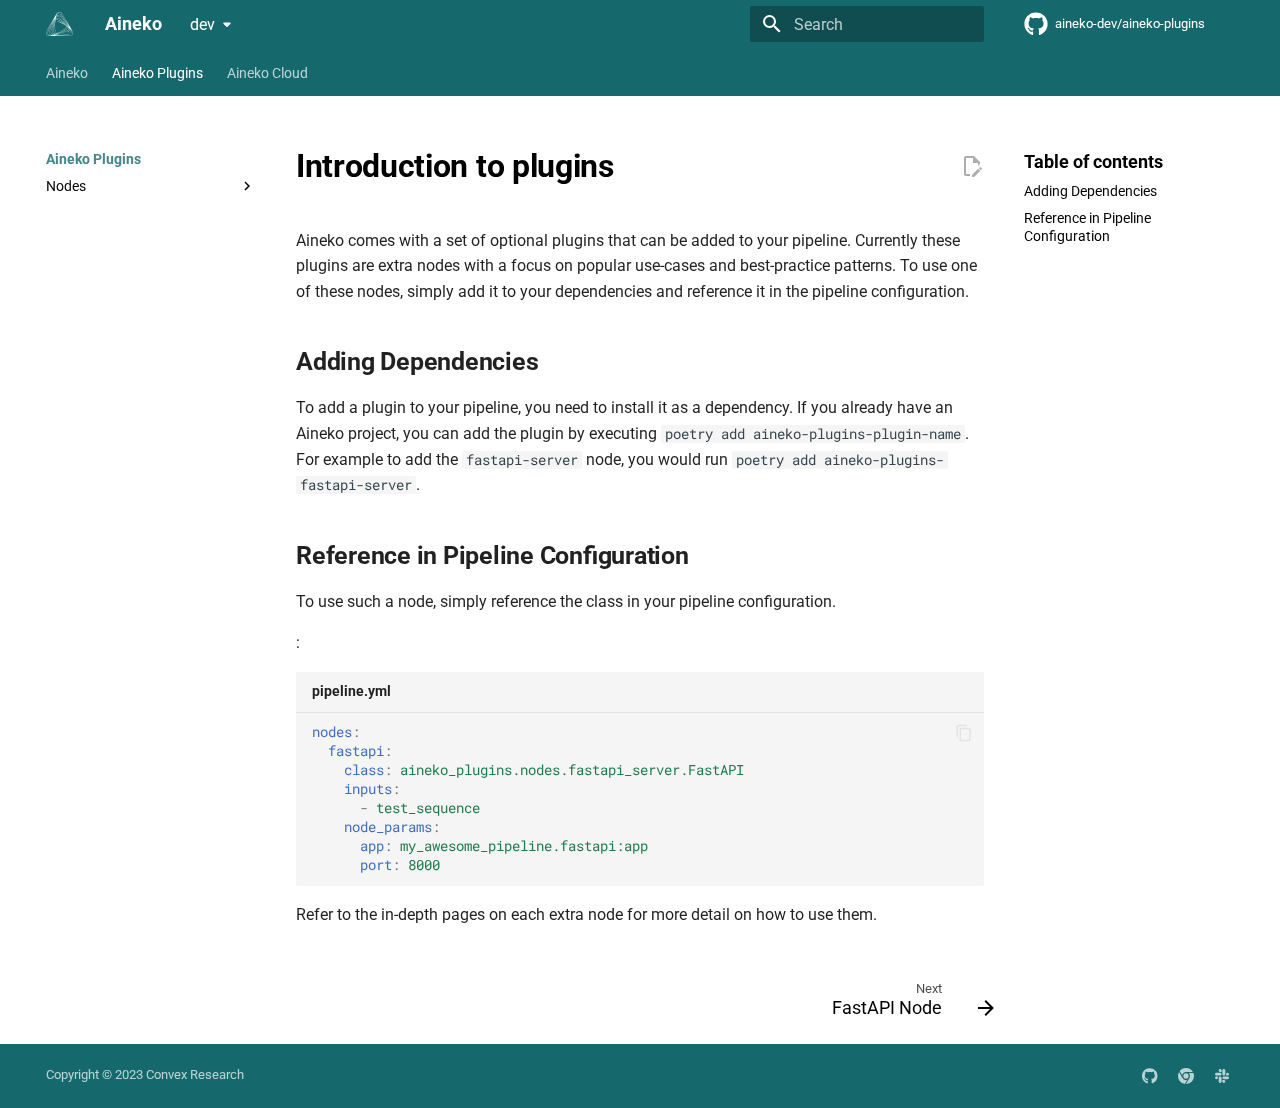
==== commit 43cf6eb0: "Deployed 8f5423e to dev with MkDocs 1.5.3 and mike 2.0.0" ====
--- a/dev/index.html
+++ b/dev/index.html
@@ -663,13 +663,7 @@
 <p>Aineko comes with a set of optional plugins that can be added to your pipeline. Currently these plugins are extra nodes with a focus on popular use-cases and best-practice patterns.
 To use one of these nodes, simply add it to your dependencies and reference it in the pipeline configuration.</p>
 <h2 id="adding-dependencies">Adding Dependencies</h2>
-<p>All plugins can be installed using poetry with the following command <code>poetry add aineko[plugin-name]</code> or by adding the following to <code>pyproject.toml</code> and running <code>poetry install</code>:
-:
-    <div class="highlight"><span class="filename">pyproject.toml</span><pre><span></span><code><span class="p p-Indicator">[</span><span class="nv">tool.poetry.dependencies</span><span class="p p-Indicator">]</span>
-<span class="l l-Scalar l-Scalar-Plain">python = &quot;&gt;=3.8,&lt;3.12&quot;</span>
-<span class="hll"><span class="l l-Scalar l-Scalar-Plain">aineko = {version = &quot;^0.3.2&quot;, extras=[&quot;plugin-name&quot;]}</span>
-</span></code></pre></div></p>
-<p>Once added, install the required dependencies using</p>
+<p>To add a plugin to your pipeline, you need to install it as a dependency. If you already have an Aineko project, you can add the plugin by executing <code>poetry add aineko-plugins-plugin-name</code>. For example to add the <code>fastapi-server</code> node, you would run <code>poetry add aineko-plugins-fastapi-server</code>.</p>
 <h2 id="reference-in-pipeline-configuration">Reference in Pipeline Configuration</h2>
 <p>To use such a node, simply reference the class in your pipeline configuration.</p>
 <p>:
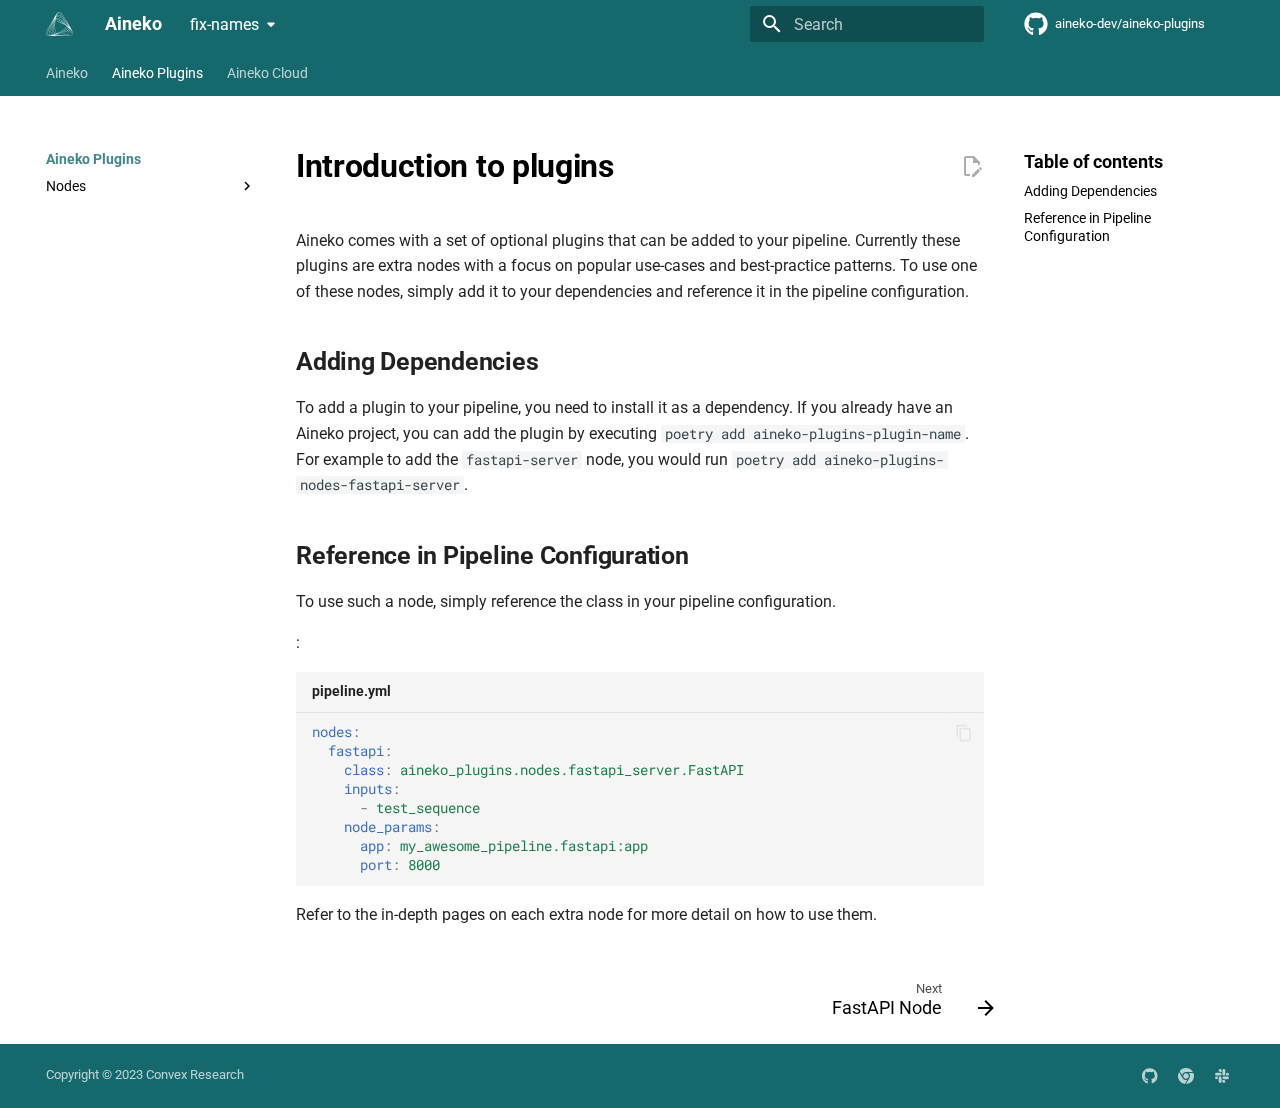
==== commit 370b416b: "Deployed d5c09b5 to dev with MkDocs 1.5.3 and mike 2.0.0" ====
--- a/dev/index.html
+++ b/dev/index.html
@@ -663,7 +663,7 @@
 <p>Aineko comes with a set of optional plugins that can be added to your pipeline. Currently these plugins are extra nodes with a focus on popular use-cases and best-practice patterns.
 To use one of these nodes, simply add it to your dependencies and reference it in the pipeline configuration.</p>
 <h2 id="adding-dependencies">Adding Dependencies</h2>
-<p>To add a plugin to your pipeline, you need to install it as a dependency. If you already have an Aineko project, you can add the plugin by executing <code>poetry add aineko-plugins-plugin-name</code>. For example to add the <code>fastapi-server</code> node, you would run <code>poetry add aineko-plugins-fastapi-server</code>.</p>
+<p>To add a plugin to your pipeline, you need to install it as a dependency. If you already have an Aineko project, you can add the plugin by executing <code>poetry add aineko-plugins-plugin-name</code>. For example to add the <code>fastapi-server</code> node, you would run <code>poetry add aineko-plugins-nodes-fastapi-server</code>.</p>
 <h2 id="reference-in-pipeline-configuration">Reference in Pipeline Configuration</h2>
 <p>To use such a node, simply reference the class in your pipeline configuration.</p>
 <p>:
